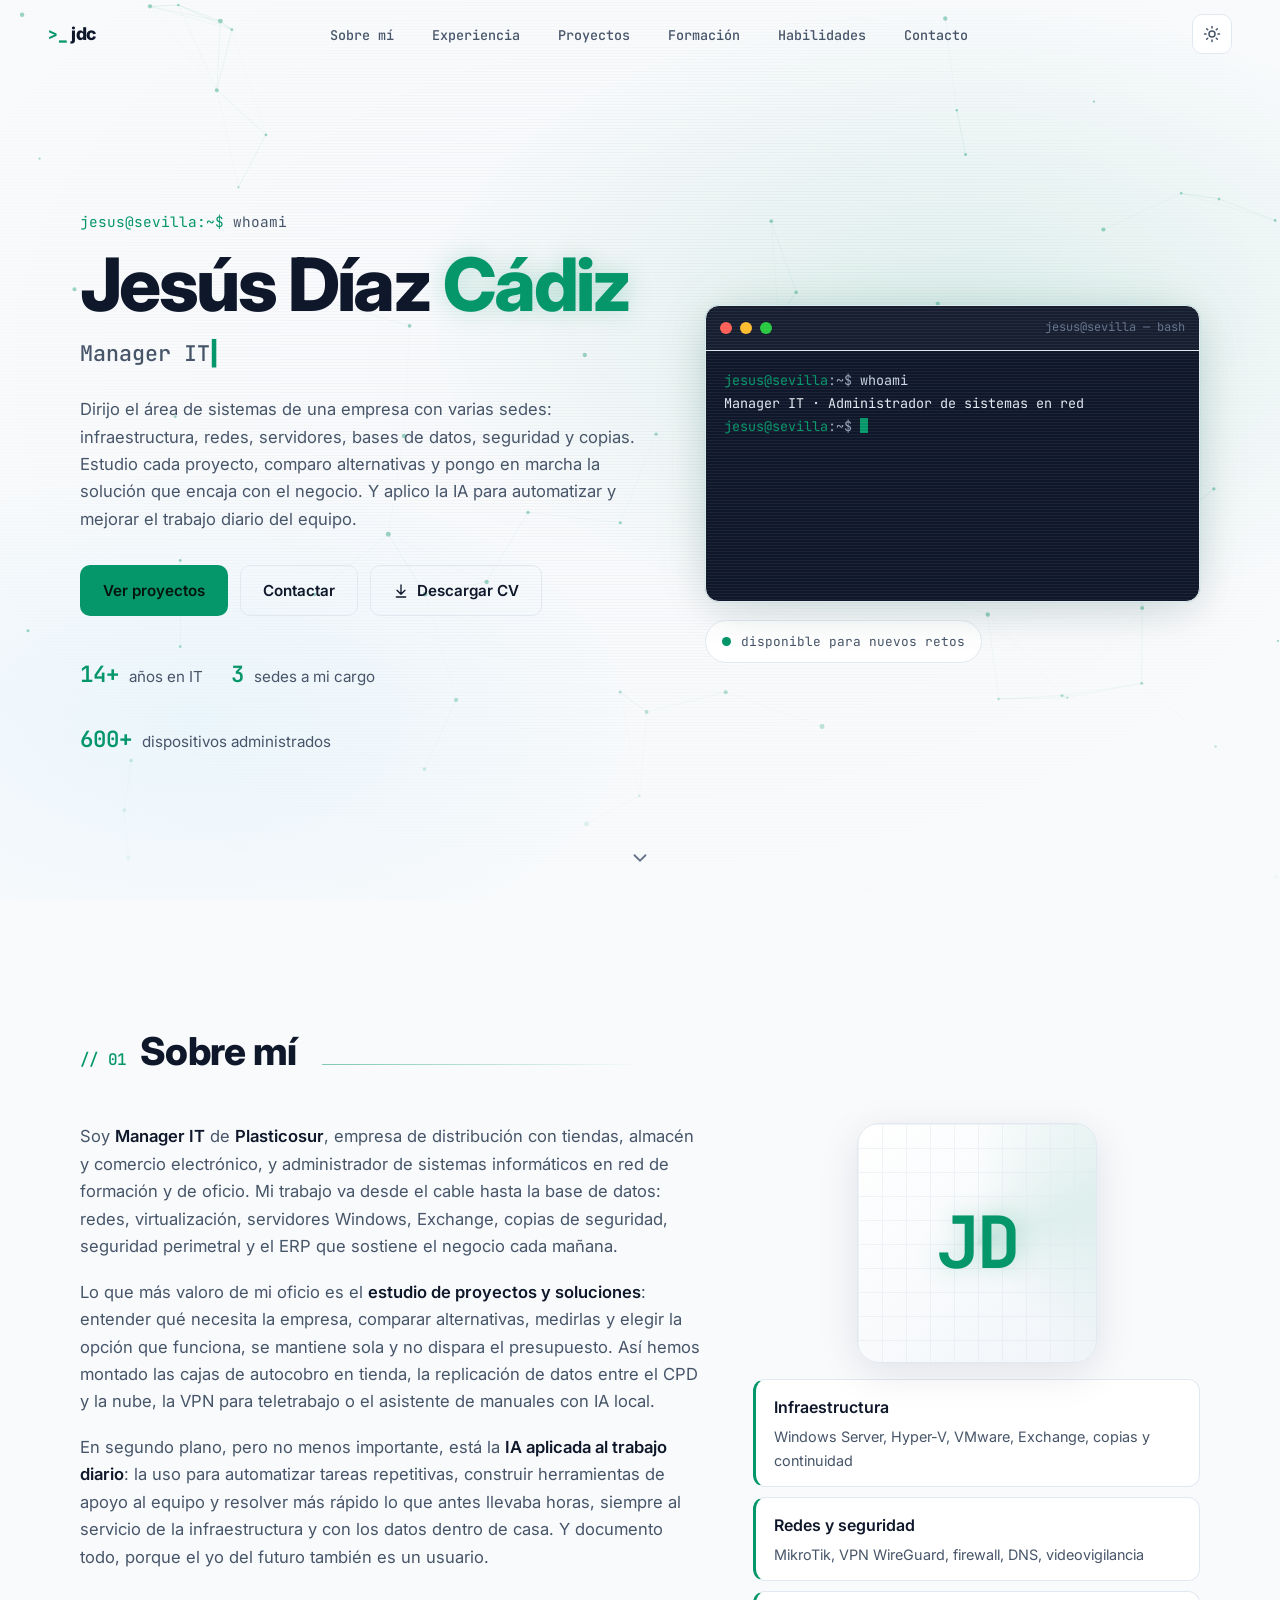
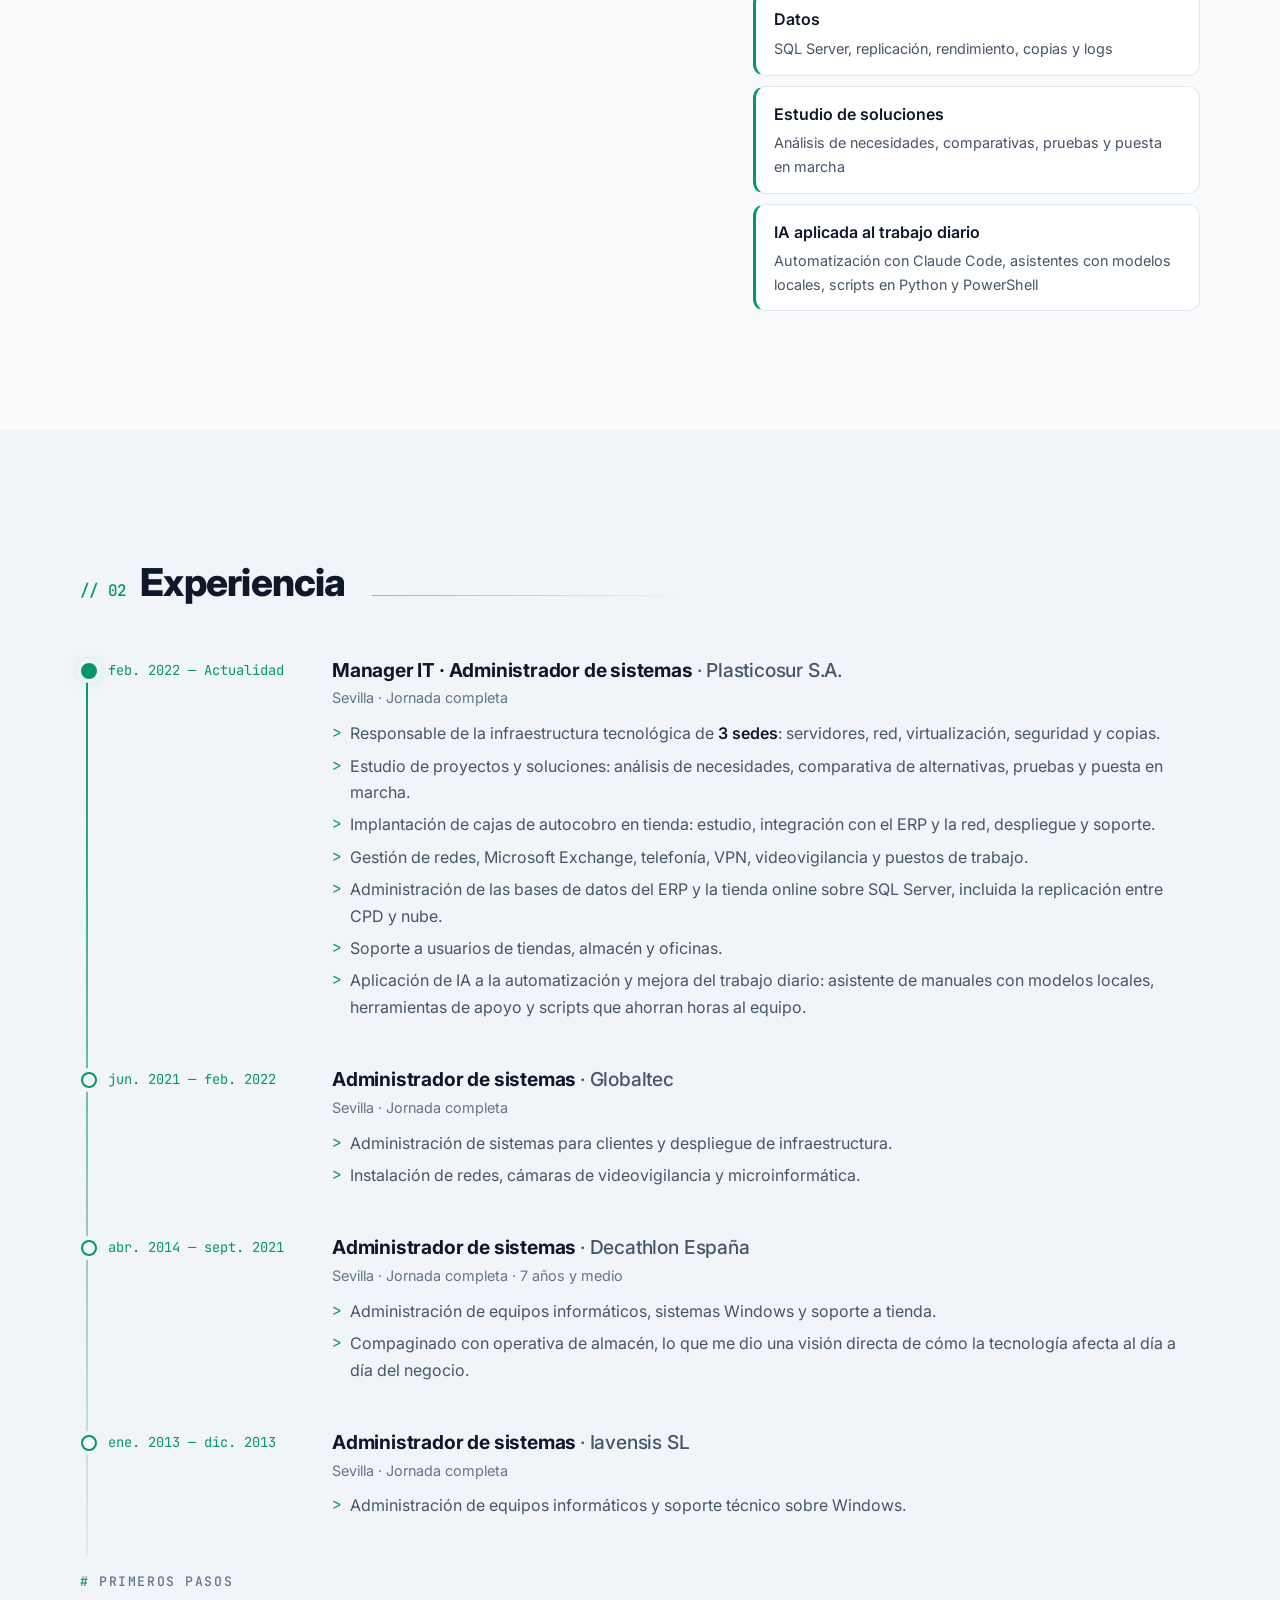
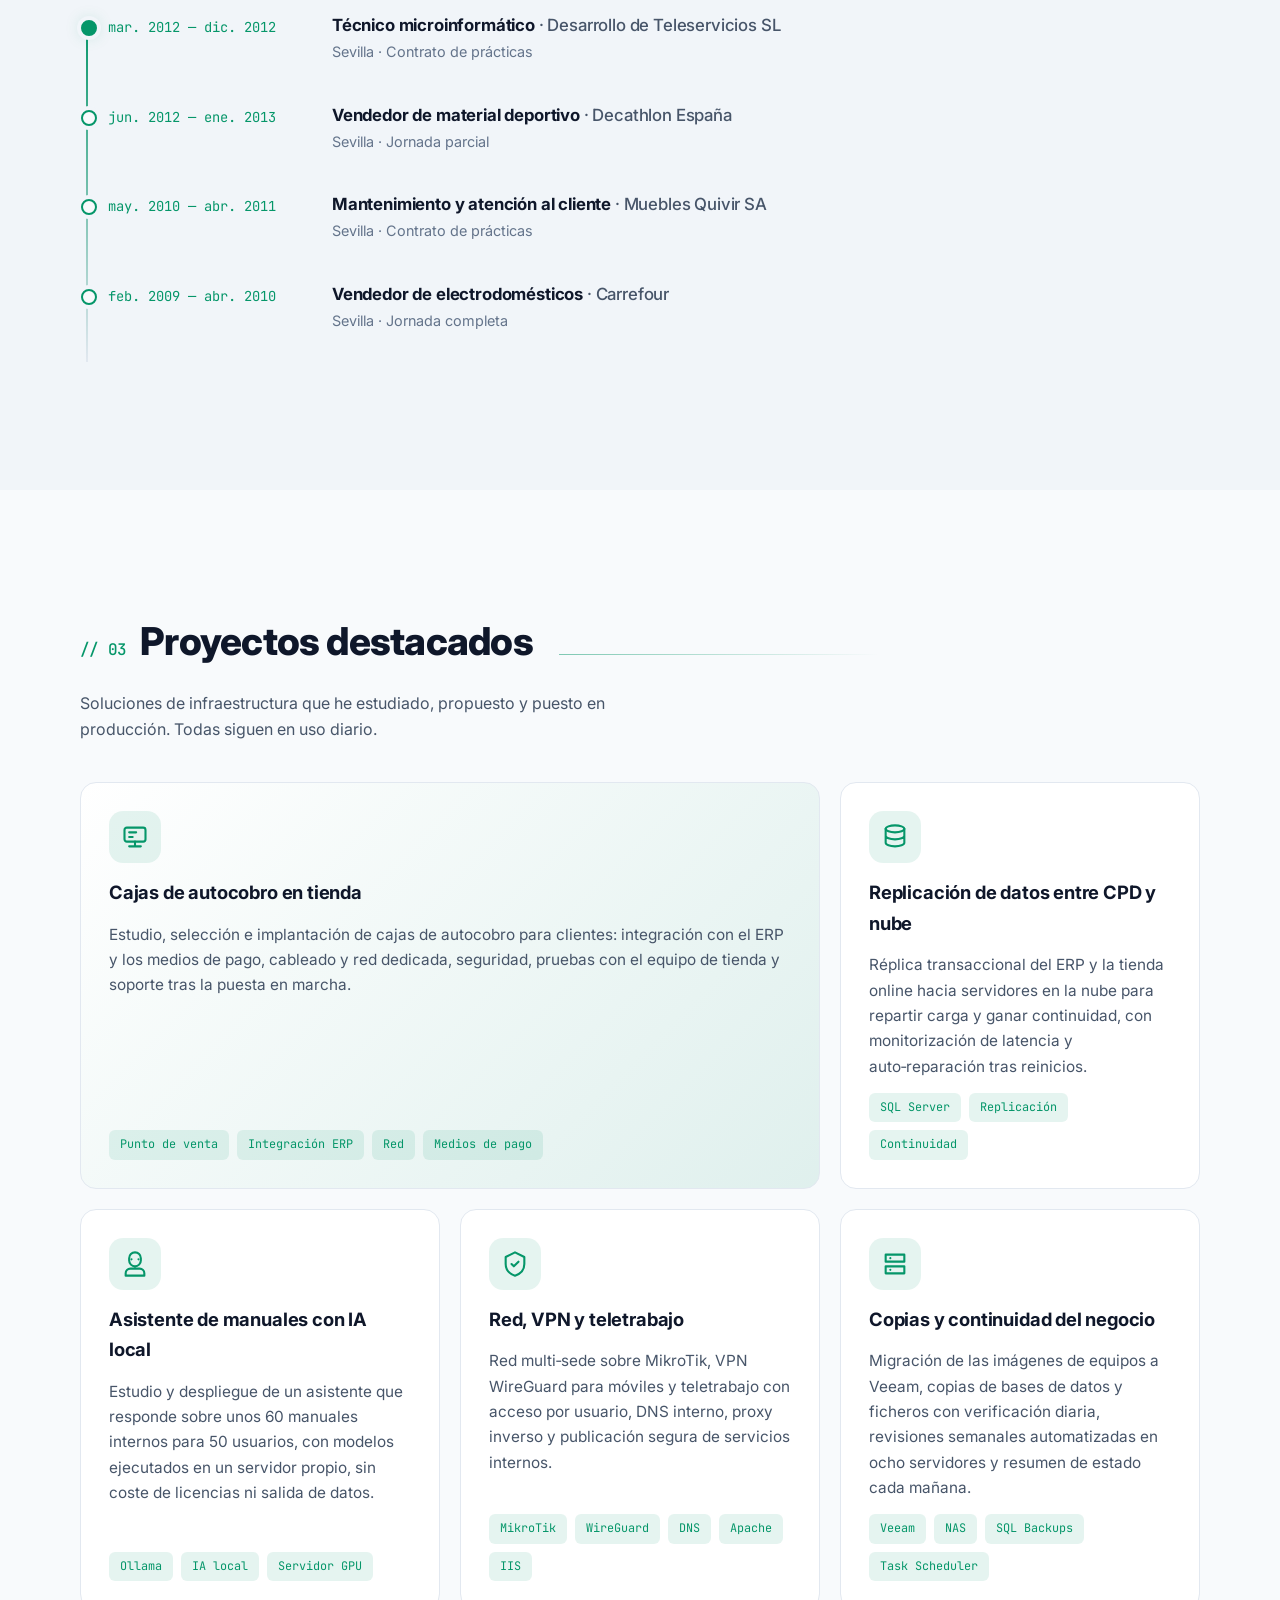
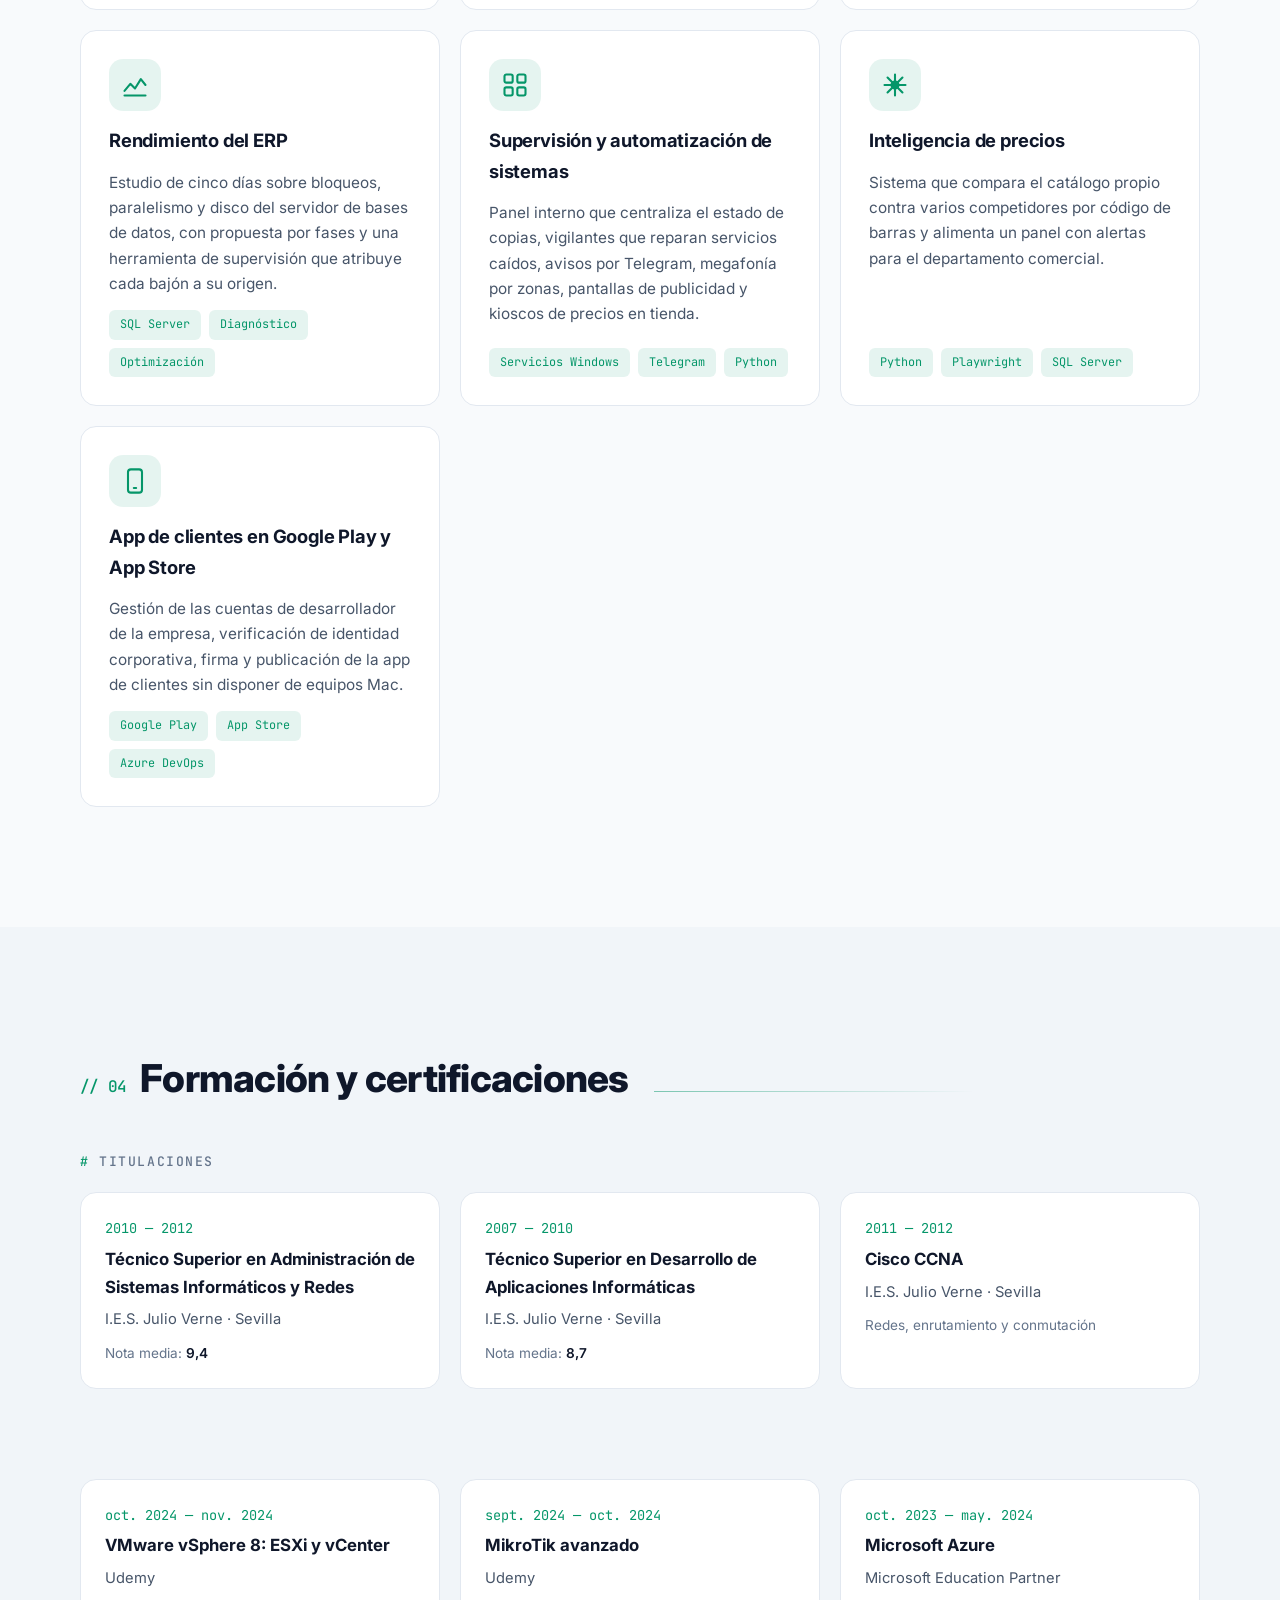
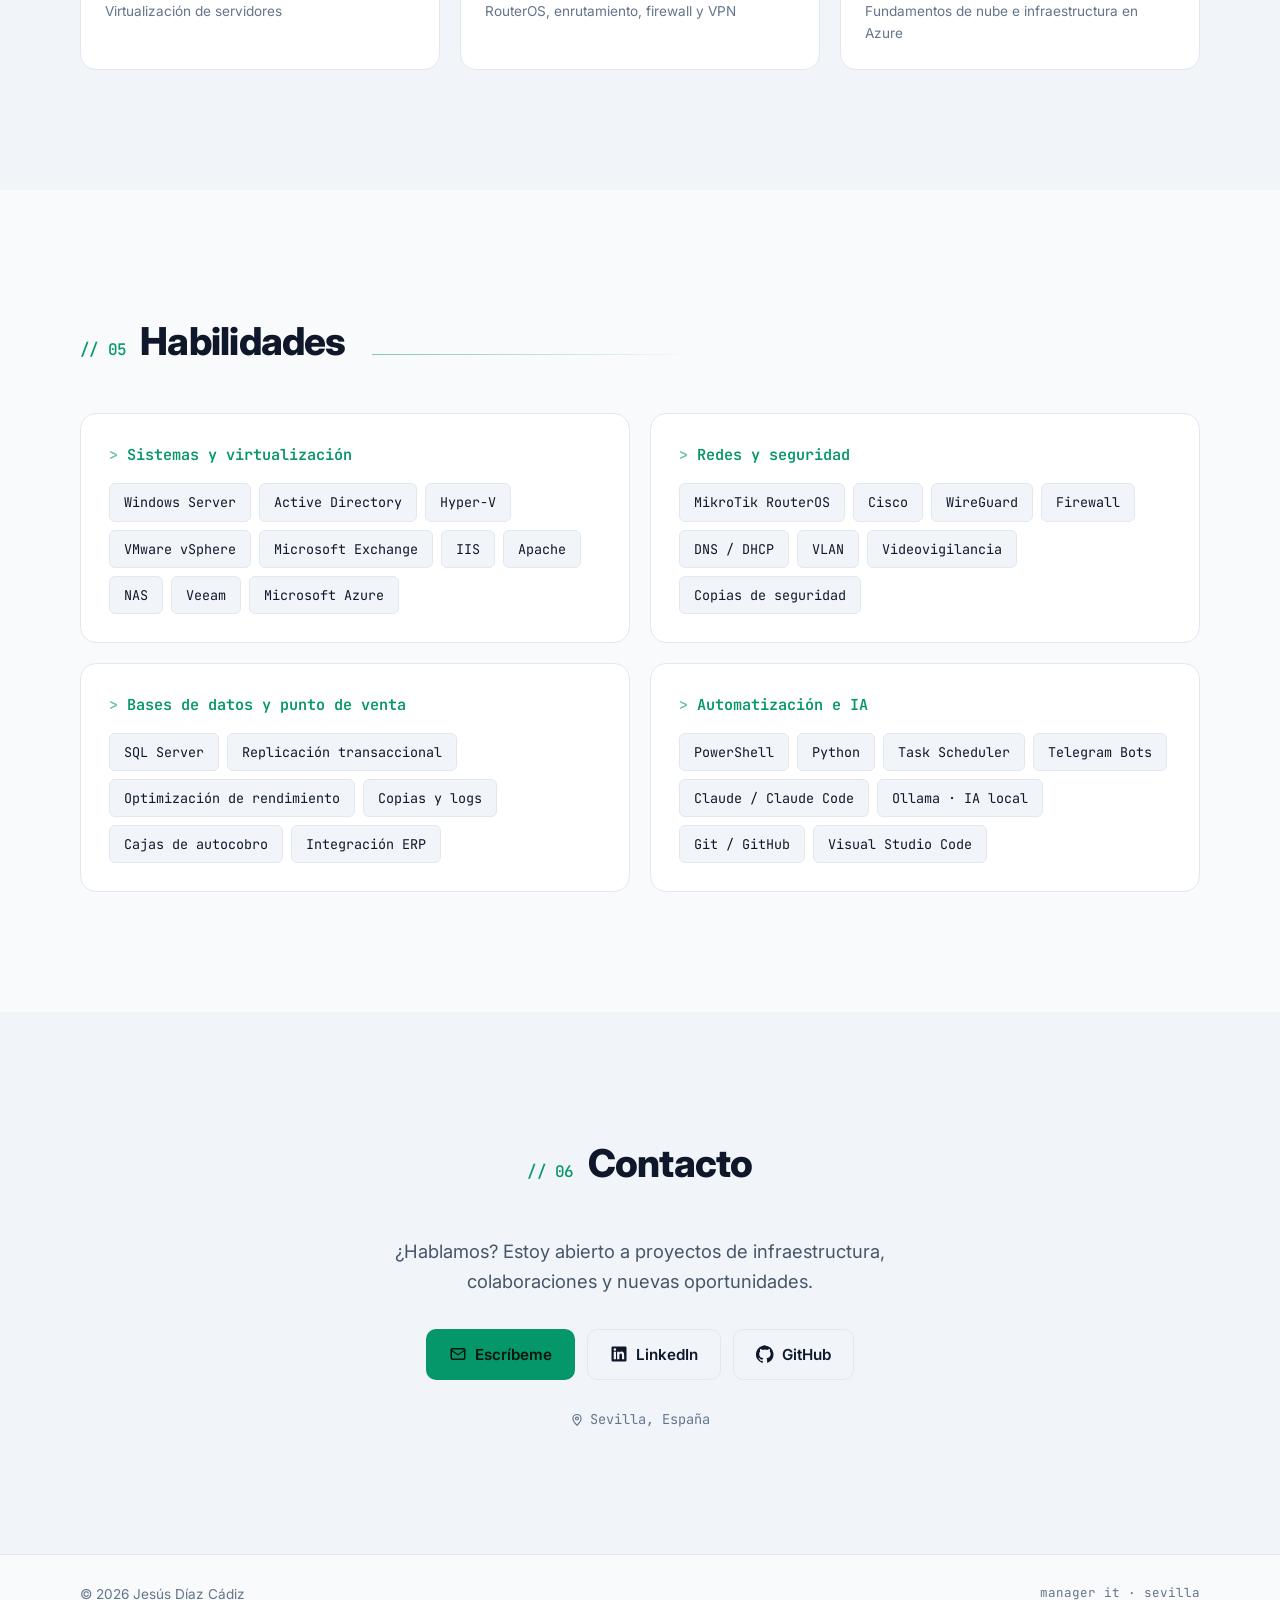
==== index.html @ 4f3e2844 "Portada: 600+ dispositivos administrados en lugar de servidores" ====
<!DOCTYPE html>
<html lang="es">
<head>
<meta charset="UTF-8">
<meta name="viewport" content="width=device-width, initial-scale=1.0">
<title>Jesús Díaz Cádiz · Manager IT</title>
<meta name="description" content="Jesús Díaz Cádiz, Manager IT y administrador de sistemas informáticos en red en Sevilla. Infraestructura, redes, servidores, bases de datos, estudio de soluciones e IA aplicada a la automatización del trabajo diario.">
<meta property="og:title" content="Jesús Díaz Cádiz · Manager IT">
<meta property="og:description" content="Manager IT: infraestructura, redes, servidores, estudio de soluciones e IA aplicada. Portfolio profesional.">
<meta property="og:type" content="website">
<link rel="icon" href="img/favicon.svg" type="image/svg+xml">
<link rel="preconnect" href="https://fonts.googleapis.com">
<link rel="preconnect" href="https://fonts.gstatic.com" crossorigin>
<link href="https://fonts.googleapis.com/css2?family=Inter:wght@400;500;600;700;800&family=JetBrains+Mono:wght@500&display=swap" rel="stylesheet">
<link rel="stylesheet" href="css/estilo.css">
</head>
<body>

<nav class="nav" id="nav">
  <a href="#inicio" class="nav__logo"><span class="mono">&gt;_</span> jdc</a>
  <ul class="nav__links" id="navlinks">
    <li><a href="#sobre-mi">Sobre mí</a></li>
    <li><a href="#experiencia">Experiencia</a></li>
    <li><a href="#proyectos">Proyectos</a></li>
    <li><a href="#formacion">Formación</a></li>
    <li><a href="#habilidades">Habilidades</a></li>
    <li><a href="#contacto">Contacto</a></li>
  </ul>
  <div class="nav__actions">
    <button class="btn-icon" id="tema" aria-label="Cambiar tema" title="Cambiar tema">
      <svg class="icon-sol" width="18" height="18" viewBox="0 0 24 24" fill="none" stroke="currentColor" stroke-width="2" stroke-linecap="round"><circle cx="12" cy="12" r="4"/><path d="M12 2v2M12 20v2M4.9 4.9l1.4 1.4M17.7 17.7l1.4 1.4M2 12h2M20 12h2M4.9 19.1l1.4-1.4M17.7 6.3l1.4-1.4"/></svg>
      <svg class="icon-luna" width="18" height="18" viewBox="0 0 24 24" fill="none" stroke="currentColor" stroke-width="2" stroke-linecap="round"><path d="M21 12.8A9 9 0 1 1 11.2 3a7 7 0 0 0 9.8 9.8z"/></svg>
    </button>
    <button class="btn-icon nav__burger" id="burger" aria-label="Menú">
      <svg width="20" height="20" viewBox="0 0 24 24" fill="none" stroke="currentColor" stroke-width="2" stroke-linecap="round"><path d="M4 7h16M4 12h16M4 17h16"/></svg>
    </button>
  </div>
</nav>

<!-- ===== PORTADA ===== -->
<header class="hero" id="inicio">
  <canvas class="hero__red" id="red" aria-hidden="true"></canvas>
  <div class="hero__fondo" aria-hidden="true"></div>
  <div class="contenedor hero__grid">
    <div class="hero__texto">
      <p class="hero__saludo mono entrada entrada--1"><span class="prompt">jesus@sevilla:~$</span> whoami</p>
      <h1 class="hero__nombre entrada entrada--2">Jesús Díaz <span class="acento">Cádiz</span></h1>
      <p class="hero__rol entrada entrada--3"><span id="maquina">Manager IT</span><span class="cursor" aria-hidden="true"></span></p>
      <p class="hero__lead entrada entrada--4">
        Dirijo el área de sistemas de una empresa con varias sedes: infraestructura, redes, servidores,
        bases de datos, seguridad y copias. Estudio cada proyecto, comparo alternativas y pongo en marcha
        la solución que encaja con el negocio. Y aplico la IA para automatizar y mejorar el trabajo diario
        del equipo.
      </p>
      <div class="hero__cta entrada entrada--5">
        <a href="#proyectos" class="btn btn--primario">Ver proyectos</a>
        <a href="#contacto" class="btn btn--fantasma">Contactar</a>
        <button class="btn btn--fantasma" id="imprimir">
          <svg width="16" height="16" viewBox="0 0 24 24" fill="none" stroke="currentColor" stroke-width="2" stroke-linecap="round" stroke-linejoin="round"><path d="M12 3v12M6 11l6 6 6-6M5 21h14"/></svg>
          Descargar CV
        </button>
      </div>
      <ul class="hero__datos entrada entrada--6">
        <li><span class="mono acento">14+</span> años en IT</li>
        <li><span class="mono acento">3</span> sedes a mi cargo</li>
        <li><span class="mono acento">600+</span> dispositivos administrados</li>
      </ul>
    </div>
    <div class="hero__lateral entrada entrada--der">
      <div class="terminal">
        <div class="terminal__barra">
          <span class="terminal__punto terminal__punto--r"></span>
          <span class="terminal__punto terminal__punto--a"></span>
          <span class="terminal__punto terminal__punto--v"></span>
          <em class="mono">jesus@sevilla — bash</em>
        </div>
        <pre class="terminal__cuerpo mono" id="terminal" aria-label="Terminal decorativa"></pre>
      </div>
      <div class="hero__tarjeta mono">
        <span class="punto"></span> disponible para nuevos retos
      </div>
    </div>
  </div>
  <a href="#sobre-mi" class="hero__scroll" aria-label="Bajar">
    <svg width="22" height="22" viewBox="0 0 24 24" fill="none" stroke="currentColor" stroke-width="2" stroke-linecap="round"><path d="M6 9l6 6 6-6"/></svg>
  </a>
</header>

<main>

<!-- ===== SOBRE MÍ ===== -->
<section class="seccion" id="sobre-mi">
  <div class="contenedor">
    <h2 class="seccion__titulo reveal"><span class="mono acento">// 01</span> Sobre mí</h2>
    <div class="sobre reveal">
      <div class="sobre__texto">
        <p>
          Soy <strong>Manager IT</strong> de <strong>Plasticosur</strong>, empresa de distribución con
          tiendas, almacén y comercio electrónico, y administrador de sistemas informáticos en red de
          formación y de oficio. Mi trabajo va desde el cable hasta la base de datos: redes, virtualización,
          servidores Windows, Exchange, copias de seguridad, seguridad perimetral y el ERP que sostiene
          el negocio cada mañana.
        </p>
        <p>
          Lo que más valoro de mi oficio es el <strong>estudio de proyectos y soluciones</strong>:
          entender qué necesita la empresa, comparar alternativas, medirlas y elegir la opción que
          funciona, se mantiene sola y no dispara el presupuesto. Así hemos montado las cajas de
          autocobro en tienda, la replicación de datos entre el CPD y la nube, la VPN para teletrabajo
          o el asistente de manuales con IA local.
        </p>
        <p>
          En segundo plano, pero no menos importante, está la <strong>IA aplicada al trabajo diario</strong>:
          la uso para automatizar tareas repetitivas, construir herramientas de apoyo al equipo y resolver
          más rápido lo que antes llevaba horas, siempre al servicio de la infraestructura y con los datos
          dentro de casa. Y documento todo, porque el yo del futuro también es un usuario.
        </p>
      </div>
      <div class="sobre__lateral">
      <div class="avatar" id="avatar">
        <!-- Sustituir por <img src="img/foto.jpg" alt="Jesús Díaz Cádiz"> cuando haya foto -->
        <span class="avatar__iniciales">JD</span>
      </div>
      <ul class="sobre__claves">
        <li><strong>Infraestructura</strong><span>Windows Server, Hyper-V, VMware, Exchange, copias y continuidad</span></li>
        <li><strong>Redes y seguridad</strong><span>MikroTik, VPN WireGuard, firewall, DNS, videovigilancia</span></li>
        <li><strong>Datos</strong><span>SQL Server, replicación, rendimiento, copias y logs</span></li>
        <li><strong>Estudio de soluciones</strong><span>Análisis de necesidades, comparativas, pruebas y puesta en marcha</span></li>
        <li><strong>IA aplicada al trabajo diario</strong><span>Automatización con Claude Code, asistentes con modelos locales, scripts en Python y PowerShell</span></li>
      </ul>
      </div>
    </div>
  </div>
</section>

<!-- ===== EXPERIENCIA ===== -->
<section class="seccion seccion--alt" id="experiencia">
  <div class="contenedor">
    <h2 class="seccion__titulo reveal"><span class="mono acento">// 02</span> Experiencia</h2>
    <ol class="timeline">

      <li class="timeline__item reveal">
        <div class="timeline__fecha mono">feb. 2022 — Actualidad</div>
        <div class="timeline__cuerpo">
          <h3>Manager IT · Administrador de sistemas <span class="timeline__empresa">· Plasticosur S.A.</span></h3>
          <p class="timeline__lugar">Sevilla · Jornada completa</p>
          <ul>
            <li>Responsable de la infraestructura tecnológica de <strong>3 sedes</strong>: servidores, red, virtualización, seguridad y copias.</li>
            <li>Estudio de proyectos y soluciones: análisis de necesidades, comparativa de alternativas, pruebas y puesta en marcha.</li>
            <li>Implantación de cajas de autocobro en tienda: estudio, integración con el ERP y la red, despliegue y soporte.</li>
            <li>Gestión de redes, Microsoft Exchange, telefonía, VPN, videovigilancia y puestos de trabajo.</li>
            <li>Administración de las bases de datos del ERP y la tienda online sobre SQL Server, incluida la replicación entre CPD y nube.</li>
            <li>Soporte a usuarios de tiendas, almacén y oficinas.</li>
            <li>Aplicación de IA a la automatización y mejora del trabajo diario: asistente de manuales con modelos locales, herramientas de apoyo y scripts que ahorran horas al equipo.</li>
          </ul>
        </div>
      </li>

      <li class="timeline__item reveal">
        <div class="timeline__fecha mono">jun. 2021 — feb. 2022</div>
        <div class="timeline__cuerpo">
          <h3>Administrador de sistemas <span class="timeline__empresa">· Globaltec</span></h3>
          <p class="timeline__lugar">Sevilla · Jornada completa</p>
          <ul>
            <li>Administración de sistemas para clientes y despliegue de infraestructura.</li>
            <li>Instalación de redes, cámaras de videovigilancia y microinformática.</li>
          </ul>
        </div>
      </li>

      <li class="timeline__item reveal">
        <div class="timeline__fecha mono">abr. 2014 — sept. 2021</div>
        <div class="timeline__cuerpo">
          <h3>Administrador de sistemas <span class="timeline__empresa">· Decathlon España</span></h3>
          <p class="timeline__lugar">Sevilla · Jornada completa · 7 años y medio</p>
          <ul>
            <li>Administración de equipos informáticos, sistemas Windows y soporte a tienda.</li>
            <li>Compaginado con operativa de almacén, lo que me dio una visión directa de cómo la tecnología afecta al día a día del negocio.</li>
          </ul>
        </div>
      </li>

      <li class="timeline__item reveal">
        <div class="timeline__fecha mono">ene. 2013 — dic. 2013</div>
        <div class="timeline__cuerpo">
          <h3>Administrador de sistemas <span class="timeline__empresa">· Iavensis SL</span></h3>
          <p class="timeline__lugar">Sevilla · Jornada completa</p>
          <ul>
            <li>Administración de equipos informáticos y soporte técnico sobre Windows.</li>
          </ul>
        </div>
      </li>

    </ol>

    <h3 class="subtitulo reveal">Primeros pasos</h3>
    <ol class="timeline timeline--compacta">
      <li class="timeline__item reveal">
        <div class="timeline__fecha mono">mar. 2012 — dic. 2012</div>
        <div class="timeline__cuerpo">
          <h3>Técnico microinformático <span class="timeline__empresa">· Desarrollo de Teleservicios SL</span></h3>
          <p class="timeline__lugar">Sevilla · Contrato de prácticas</p>
        </div>
      </li>
      <li class="timeline__item reveal">
        <div class="timeline__fecha mono">jun. 2012 — ene. 2013</div>
        <div class="timeline__cuerpo">
          <h3>Vendedor de material deportivo <span class="timeline__empresa">· Decathlon España</span></h3>
          <p class="timeline__lugar">Sevilla · Jornada parcial</p>
        </div>
      </li>
      <li class="timeline__item reveal">
        <div class="timeline__fecha mono">may. 2010 — abr. 2011</div>
        <div class="timeline__cuerpo">
          <h3>Mantenimiento y atención al cliente <span class="timeline__empresa">· Muebles Quivir SA</span></h3>
          <p class="timeline__lugar">Sevilla · Contrato de prácticas</p>
        </div>
      </li>
      <li class="timeline__item reveal">
        <div class="timeline__fecha mono">feb. 2009 — abr. 2010</div>
        <div class="timeline__cuerpo">
          <h3>Vendedor de electrodomésticos <span class="timeline__empresa">· Carrefour</span></h3>
          <p class="timeline__lugar">Sevilla · Jornada completa</p>
        </div>
      </li>
    </ol>
  </div>
</section>

<!-- ===== PROYECTOS ===== -->
<section class="seccion" id="proyectos">
  <div class="contenedor">
    <h2 class="seccion__titulo reveal"><span class="mono acento">// 03</span> Proyectos destacados</h2>
    <p class="seccion__intro reveal">Soluciones de infraestructura que he estudiado, propuesto y puesto en producción. Todas siguen en uso diario.</p>

    <div class="proyectos">

      <article class="proyecto reveal proyecto--destacado">
        <div class="proyecto__icono">
          <svg width="28" height="28" viewBox="0 0 24 24" fill="none" stroke="currentColor" stroke-width="1.8" stroke-linecap="round" stroke-linejoin="round"><rect x="3" y="4" width="18" height="12" rx="2"/><path d="M7 20h10M12 16v4M7 8h6M7 12h3"/></svg>
        </div>
        <h3>Cajas de autocobro en tienda</h3>
        <p>Estudio, selección e implantación de cajas de autocobro para clientes: integración con el ERP y los medios de pago, cableado y red dedicada, seguridad, pruebas con el equipo de tienda y soporte tras la puesta en marcha.</p>
        <ul class="tags"><li>Punto de venta</li><li>Integración ERP</li><li>Red</li><li>Medios de pago</li></ul>
      </article>

      <article class="proyecto reveal">
        <div class="proyecto__icono">
          <svg width="28" height="28" viewBox="0 0 24 24" fill="none" stroke="currentColor" stroke-width="1.8" stroke-linecap="round" stroke-linejoin="round"><ellipse cx="12" cy="5" rx="8" ry="3"/><path d="M4 5v6c0 1.7 3.6 3 8 3s8-1.3 8-3V5M4 11v6c0 1.7 3.6 3 8 3s8-1.3 8-3v-6"/></svg>
        </div>
        <h3>Replicación de datos entre CPD y nube</h3>
        <p>Réplica transaccional del ERP y la tienda online hacia servidores en la nube para repartir carga y ganar continuidad, con monitorización de latencia y auto‑reparación tras reinicios.</p>
        <ul class="tags"><li>SQL Server</li><li>Replicación</li><li>Continuidad</li></ul>
      </article>

      <article class="proyecto reveal">
        <div class="proyecto__icono">
          <svg width="28" height="28" viewBox="0 0 24 24" fill="none" stroke="currentColor" stroke-width="1.8" stroke-linecap="round" stroke-linejoin="round"><path d="M12 2a5 5 0 0 1 5 5v2a5 5 0 0 1-10 0V7a5 5 0 0 1 5-5zM8 16h8a4 4 0 0 1 4 4v2H4v-2a4 4 0 0 1 4-4z"/><path d="M9 8h.01M15 8h.01"/></svg>
        </div>
        <h3>Asistente de manuales con IA local</h3>
        <p>Estudio y despliegue de un asistente que responde sobre unos 60 manuales internos para 50 usuarios, con modelos ejecutados en un servidor propio, sin coste de licencias ni salida de datos.</p>
        <ul class="tags"><li>Ollama</li><li>IA local</li><li>Servidor GPU</li></ul>
      </article>

      <article class="proyecto reveal">
        <div class="proyecto__icono">
          <svg width="28" height="28" viewBox="0 0 24 24" fill="none" stroke="currentColor" stroke-width="1.8" stroke-linecap="round" stroke-linejoin="round"><path d="M12 2l8 4v6c0 5-3.5 8.5-8 10-4.5-1.5-8-5-8-10V6z"/><path d="M9 12l2 2 4-4"/></svg>
        </div>
        <h3>Red, VPN y teletrabajo</h3>
        <p>Red multi‑sede sobre MikroTik, VPN WireGuard para móviles y teletrabajo con acceso por usuario, DNS interno, proxy inverso y publicación segura de servicios internos.</p>
        <ul class="tags"><li>MikroTik</li><li>WireGuard</li><li>DNS</li><li>Apache</li><li>IIS</li></ul>
      </article>

      <article class="proyecto reveal">
        <div class="proyecto__icono">
          <svg width="28" height="28" viewBox="0 0 24 24" fill="none" stroke="currentColor" stroke-width="1.8" stroke-linecap="round" stroke-linejoin="round"><path d="M4 4h16v6H4zM4 14h16v6H4z"/><path d="M8 7h.01M8 17h.01"/></svg>
        </div>
        <h3>Copias y continuidad del negocio</h3>
        <p>Migración de las imágenes de equipos a Veeam, copias de bases de datos y ficheros con verificación diaria, revisiones semanales automatizadas en ocho servidores y resumen de estado cada mañana.</p>
        <ul class="tags"><li>Veeam</li><li>NAS</li><li>SQL Backups</li><li>Task Scheduler</li></ul>
      </article>

      <article class="proyecto reveal">
        <div class="proyecto__icono">
          <svg width="28" height="28" viewBox="0 0 24 24" fill="none" stroke="currentColor" stroke-width="1.8" stroke-linecap="round" stroke-linejoin="round"><path d="M3 17l5-6 4 4 5-8 4 5"/><path d="M3 21h18"/></svg>
        </div>
        <h3>Rendimiento del ERP</h3>
        <p>Estudio de cinco días sobre bloqueos, paralelismo y disco del servidor de bases de datos, con propuesta por fases y una herramienta de supervisión que atribuye cada bajón a su origen.</p>
        <ul class="tags"><li>SQL Server</li><li>Diagnóstico</li><li>Optimización</li></ul>
      </article>

      <article class="proyecto reveal">
        <div class="proyecto__icono">
          <svg width="28" height="28" viewBox="0 0 24 24" fill="none" stroke="currentColor" stroke-width="1.8" stroke-linecap="round" stroke-linejoin="round"><rect x="3" y="3" width="7" height="7" rx="1.5"/><rect x="14" y="3" width="7" height="7" rx="1.5"/><rect x="3" y="14" width="7" height="7" rx="1.5"/><rect x="14" y="14" width="7" height="7" rx="1.5"/></svg>
        </div>
        <h3>Supervisión y automatización de sistemas</h3>
        <p>Panel interno que centraliza el estado de copias, vigilantes que reparan servicios caídos, avisos por Telegram, megafonía por zonas, pantallas de publicidad y kioscos de precios en tienda.</p>
        <ul class="tags"><li>Servicios Windows</li><li>Telegram</li><li>Python</li></ul>
      </article>

      <article class="proyecto reveal">
        <div class="proyecto__icono">
          <svg width="28" height="28" viewBox="0 0 24 24" fill="none" stroke="currentColor" stroke-width="1.8" stroke-linecap="round" stroke-linejoin="round"><path d="M3 12h18M12 3v18M5.6 5.6l12.8 12.8M18.4 5.6L5.6 18.4"/><circle cx="12" cy="12" r="3"/></svg>
        </div>
        <h3>Inteligencia de precios</h3>
        <p>Sistema que compara el catálogo propio contra varios competidores por código de barras y alimenta un panel con alertas para el departamento comercial.</p>
        <ul class="tags"><li>Python</li><li>Playwright</li><li>SQL Server</li></ul>
      </article>

      <article class="proyecto reveal">
        <div class="proyecto__icono">
          <svg width="28" height="28" viewBox="0 0 24 24" fill="none" stroke="currentColor" stroke-width="1.8" stroke-linecap="round" stroke-linejoin="round"><rect x="6" y="2" width="12" height="20" rx="2.5"/><path d="M11 18h2"/></svg>
        </div>
        <h3>App de clientes en Google Play y App Store</h3>
        <p>Gestión de las cuentas de desarrollador de la empresa, verificación de identidad corporativa, firma y publicación de la app de clientes sin disponer de equipos Mac.</p>
        <ul class="tags"><li>Google Play</li><li>App Store</li><li>Azure DevOps</li></ul>
      </article>

    </div>
  </div>
</section>

<!-- ===== FORMACIÓN ===== -->
<section class="seccion seccion--alt" id="formacion">
  <div class="contenedor">
    <h2 class="seccion__titulo reveal"><span class="mono acento">// 04</span> Formación y certificaciones</h2>
    <h3 class="subtitulo reveal">Titulaciones</h3>
    <div class="formacion">
      <article class="formacion__item reveal">
        <span class="mono formacion__fecha">2010 — 2012</span>
        <h3>Técnico Superior en Administración de Sistemas Informáticos y Redes</h3>
        <p>I.E.S. Julio Verne · Sevilla</p>
        <p class="formacion__nota">Nota media: <strong>9,4</strong></p>
      </article>
      <article class="formacion__item reveal">
        <span class="mono formacion__fecha">2007 — 2010</span>
        <h3>Técnico Superior en Desarrollo de Aplicaciones Informáticas</h3>
        <p>I.E.S. Julio Verne · Sevilla</p>
        <p class="formacion__nota">Nota media: <strong>8,7</strong></p>
      </article>
      <article class="formacion__item reveal">
        <span class="mono formacion__fecha">2011 — 2012</span>
        <h3>Cisco CCNA</h3>
        <p>I.E.S. Julio Verne · Sevilla</p>
        <p class="formacion__nota">Redes, enrutamiento y conmutación</p>
      </article>
    </div>

    <h3 class="subtitulo reveal">Cursos y certificaciones</h3>
    <div class="formacion">
      <article class="formacion__item reveal">
        <span class="mono formacion__fecha">oct. 2024 — nov. 2024</span>
        <h3>VMware vSphere 8: ESXi y vCenter</h3>
        <p>Udemy</p>
        <p class="formacion__nota">Virtualización de servidores</p>
      </article>
      <article class="formacion__item reveal">
        <span class="mono formacion__fecha">sept. 2024 — oct. 2024</span>
        <h3>MikroTik avanzado</h3>
        <p>Udemy</p>
        <p class="formacion__nota">RouterOS, enrutamiento, firewall y VPN</p>
      </article>
      <article class="formacion__item reveal">
        <span class="mono formacion__fecha">oct. 2023 — may. 2024</span>
        <h3>Microsoft Azure</h3>
        <p>Microsoft Education Partner</p>
        <p class="formacion__nota">Fundamentos de nube e infraestructura en Azure</p>
      </article>
    </div>
  </div>
</section>

<!-- ===== HABILIDADES ===== -->
<section class="seccion" id="habilidades">
  <div class="contenedor">
    <h2 class="seccion__titulo reveal"><span class="mono acento">// 05</span> Habilidades</h2>
    <div class="habilidades">
      <div class="habilidad reveal">
        <h3>Sistemas y virtualización</h3>
        <ul class="tags tags--grande"><li>Windows Server</li><li>Active Directory</li><li>Hyper‑V</li><li>VMware vSphere</li><li>Microsoft Exchange</li><li>IIS</li><li>Apache</li><li>NAS</li><li>Veeam</li><li>Microsoft Azure</li></ul>
      </div>
      <div class="habilidad reveal">
        <h3>Redes y seguridad</h3>
        <ul class="tags tags--grande"><li>MikroTik RouterOS</li><li>Cisco</li><li>WireGuard</li><li>Firewall</li><li>DNS / DHCP</li><li>VLAN</li><li>Videovigilancia</li><li>Copias de seguridad</li></ul>
      </div>
      <div class="habilidad reveal">
        <h3>Bases de datos y punto de venta</h3>
        <ul class="tags tags--grande"><li>SQL Server</li><li>Replicación transaccional</li><li>Optimización de rendimiento</li><li>Copias y logs</li><li>Cajas de autocobro</li><li>Integración ERP</li></ul>
      </div>
      <div class="habilidad reveal">
        <h3>Automatización e IA</h3>
        <ul class="tags tags--grande"><li>PowerShell</li><li>Python</li><li>Task Scheduler</li><li>Telegram Bots</li><li>Claude / Claude Code</li><li>Ollama · IA local</li><li>Git / GitHub</li><li>Visual Studio Code</li></ul>
      </div>
    </div>
  </div>
</section>

<!-- ===== CONTACTO ===== -->
<section class="seccion seccion--alt" id="contacto">
  <div class="contenedor contacto reveal">
    <h2 class="seccion__titulo"><span class="mono acento">// 06</span> Contacto</h2>
    <p class="contacto__lead">¿Hablamos? Estoy abierto a proyectos de infraestructura, colaboraciones y nuevas oportunidades.</p>
    <div class="contacto__enlaces">
      <a class="btn btn--primario" href="mailto:jesusdiazcadiz@gmail.com">
        <svg width="18" height="18" viewBox="0 0 24 24" fill="none" stroke="currentColor" stroke-width="2" stroke-linecap="round" stroke-linejoin="round"><rect x="3" y="5" width="18" height="14" rx="2"/><path d="M3 7l9 6 9-6"/></svg>
        Escríbeme
      </a>
      <a class="btn btn--fantasma" href="https://www.linkedin.com/in/jes%C3%BAs-d%C3%ADaz-c%C3%A1diz-3b68631b3" target="_blank" rel="noopener">
        <svg width="18" height="18" viewBox="0 0 24 24" fill="currentColor"><path d="M20.4 2H3.6A1.6 1.6 0 0 0 2 3.6v16.8A1.6 1.6 0 0 0 3.6 22h16.8a1.6 1.6 0 0 0 1.6-1.6V3.6A1.6 1.6 0 0 0 20.4 2zM8 19H5V9h3zM6.5 7.7A1.7 1.7 0 1 1 6.5 4.3a1.7 1.7 0 0 1 0 3.4zM19 19h-3v-4.9c0-1.2 0-2.7-1.6-2.7s-1.9 1.3-1.9 2.6V19h-3V9h2.9v1.4a3.1 3.1 0 0 1 2.8-1.6c3 0 3.6 2 3.6 4.6z"/></svg>
        LinkedIn
      </a>
      <a class="btn btn--fantasma" href="https://github.com/jesusdiazcadiz" target="_blank" rel="noopener">
        <svg width="18" height="18" viewBox="0 0 24 24" fill="currentColor"><path d="M12 .5A12 12 0 0 0 8.2 23.9c.6.1.8-.3.8-.6v-2.2c-3.3.7-4-1.6-4-1.6-.6-1.4-1.4-1.8-1.4-1.8-1.1-.7.1-.7.1-.7 1.2.1 1.8 1.2 1.8 1.2 1.1 1.8 2.8 1.3 3.5 1 .1-.8.4-1.3.8-1.6-2.7-.3-5.5-1.3-5.5-5.9 0-1.3.5-2.4 1.2-3.2-.1-.3-.5-1.5.1-3.2 0 0 1-.3 3.3 1.2a11.5 11.5 0 0 1 6 0c2.3-1.5 3.3-1.2 3.3-1.2.7 1.7.3 2.9.1 3.2.8.8 1.2 1.9 1.2 3.2 0 4.6-2.8 5.6-5.5 5.9.4.4.8 1.1.8 2.2v3.3c0 .3.2.7.8.6A12 12 0 0 0 12 .5z"/></svg>
        GitHub
      </a>
    </div>
    <p class="contacto__ubicacion mono">
      <svg width="14" height="14" viewBox="0 0 24 24" fill="none" stroke="currentColor" stroke-width="2" stroke-linecap="round" stroke-linejoin="round"><path d="M12 21s7-6.5 7-11.5a7 7 0 0 0-14 0C5 14.5 12 21 12 21z"/><circle cx="12" cy="9.5" r="2.5"/></svg>
      Sevilla, España
    </p>
  </div>
</section>

</main>

<footer class="pie">
  <div class="contenedor">
    <span>© <span id="anio"></span> Jesús Díaz Cádiz</span>
    <span class="mono">manager it · sevilla</span>
  </div>
</footer>

<script src="js/app.js"></script>
</body>
</html>
---- css/estilo.css ----
/* =========================================================
   Jesús Díaz Cádiz · CV web
   Paleta: fondo azul noche, acento verde terminal. Alternable.
   ========================================================= */

:root {
  --fondo: #0a0f1c;
  --fondo-2: #0e1526;
  --tarjeta: #111a2e;
  --borde: #1e2a42;
  --texto: #e2e8f0;
  --texto-2: #94a3b8;
  --texto-3: #64748b;
  --acento: #34d399;
  --acento-2: #10b981;
  --acento-suave: rgba(52, 211, 153, 0.12);
  --acento-brillo: rgba(52, 211, 153, 0.45);
  --terminal-fondo: #070b14;
  --sombra: 0 10px 40px rgba(0, 0, 0, 0.5);
  --radio: 16px;
  --nav-h: 68px;
  --fuente: 'Inter', system-ui, -apple-system, 'Segoe UI', sans-serif;
  --mono: 'JetBrains Mono', 'Cascadia Code', Consolas, monospace;
}

:root[data-tema="claro"] {
  --fondo: #f8fafc;
  --fondo-2: #f1f5f9;
  --tarjeta: #ffffff;
  --borde: #e2e8f0;
  --texto: #0f172a;
  --texto-2: #475569;
  --texto-3: #64748b;
  --acento: #059669;
  --acento-2: #047857;
  --acento-suave: rgba(5, 150, 105, 0.10);
  --acento-brillo: rgba(5, 150, 105, 0.25);
  --terminal-fondo: #0f172a;
  --sombra: 0 10px 40px rgba(15, 23, 42, 0.10);
}

* { box-sizing: border-box; margin: 0; padding: 0; }
html { scroll-behavior: smooth; scroll-padding-top: var(--nav-h); }
body {
  font-family: var(--fuente);
  background: var(--fondo);
  color: var(--texto);
  line-height: 1.65;
  -webkit-font-smoothing: antialiased;
  transition: background .3s, color .3s;
  overflow-x: hidden;
}
a { color: inherit; text-decoration: none; }
ul, ol { list-style: none; }
img { max-width: 100%; display: block; }
strong { color: var(--texto); font-weight: 600; }
::selection { background: var(--acento); color: #04150d; }

.mono { font-family: var(--mono); font-size: .92em; }
.acento { color: var(--acento); }
.contenedor { width: min(1120px, 100% - 32px); margin-inline: auto; }

/* ---------- Navegación ---------- */
.nav {
  position: fixed; inset: 0 0 auto 0; height: var(--nav-h); z-index: 50;
  display: flex; align-items: center; justify-content: space-between;
  padding-inline: clamp(16px, 4vw, 48px);
  background: transparent; transition: background .3s, box-shadow .3s, backdrop-filter .3s;
}
.nav.scrolled {
  background: color-mix(in srgb, var(--fondo) 82%, transparent);
  backdrop-filter: blur(12px);
  box-shadow: 0 1px 0 var(--borde);
}
.nav__logo { font-weight: 800; letter-spacing: -.02em; font-size: 1.1rem; }
.nav__logo .mono { color: var(--acento); }
.nav__links { display: flex; gap: 28px; }
.nav__links a {
  font-family: var(--mono); font-size: .84rem; color: var(--texto-2); font-weight: 500;
  position: relative; padding: 4px 0; transition: color .2s;
}
.nav__links a::before { content: '/'; color: var(--acento); opacity: 0; margin-right: 2px; transition: opacity .2s; }
.nav__links a:hover, .nav__links a.activo { color: var(--texto); }
.nav__links a:hover::before, .nav__links a.activo::before { opacity: 1; }
.nav__actions { display: flex; gap: 8px; align-items: center; }
.btn-icon {
  width: 40px; height: 40px; border-radius: 10px; border: 1px solid var(--borde);
  background: var(--tarjeta); color: var(--texto-2); cursor: pointer;
  display: grid; place-items: center; transition: all .2s;
}
.btn-icon:hover { color: var(--acento); border-color: var(--acento); }
.icon-sol { display: none; }
:root[data-tema="claro"] .icon-sol { display: block; }
:root[data-tema="claro"] .icon-luna { display: none; }
.nav__burger { display: none; }

/* ---------- Botones ---------- */
.btn {
  display: inline-flex; align-items: center; gap: 8px;
  padding: 12px 22px; border-radius: 10px; font-weight: 600; font-size: .95rem;
  border: 1px solid transparent; cursor: pointer; font-family: inherit;
  transition: transform .2s, box-shadow .2s, background .2s, color .2s, border-color .2s;
}
.btn:hover { transform: translateY(-2px); }
.btn--primario { background: var(--acento); color: #04150d; }
.btn--primario:hover { box-shadow: 0 8px 24px var(--acento-suave), 0 0 0 4px var(--acento-suave); }
.btn--fantasma { background: transparent; color: var(--texto); border-color: var(--borde); }
.btn--fantasma:hover { border-color: var(--acento); color: var(--acento); }

/* ---------- Portada ---------- */
.hero {
  position: relative; min-height: 100svh; display: flex; align-items: center;
  padding-top: var(--nav-h); overflow: hidden;
}
.hero__red { position: absolute; inset: 0; z-index: -2; width: 100%; height: 100%; opacity: .55; }
.hero__fondo {
  position: absolute; inset: 0; z-index: -1; pointer-events: none;
  background:
    radial-gradient(ellipse 60% 50% at 75% 35%, var(--acento-suave), transparent 70%),
    radial-gradient(ellipse 50% 40% at 15% 80%, rgba(56, 189, 248, 0.07), transparent 70%),
    linear-gradient(to bottom, transparent 70%, var(--fondo));
}
/* líneas de escaneo sutiles, muy tenues */
.hero__fondo::after {
  content: ''; position: absolute; inset: 0; opacity: .05;
  background: repeating-linear-gradient(to bottom, transparent 0 2px, var(--texto) 2px 3px);
  mask-image: radial-gradient(ellipse 70% 70% at 50% 40%, #000 30%, transparent 100%);
}
:root[data-tema="claro"] .hero__fondo::after { opacity: .025; }

.hero__grid {
  display: grid; grid-template-columns: 1.15fr 1fr; gap: 56px; align-items: center;
  padding-block: 64px;
}
.hero__saludo { color: var(--texto-2); margin-bottom: 14px; font-size: .9rem; }
.hero__saludo .prompt { color: var(--acento); }
.hero__nombre {
  font-size: clamp(2.5rem, 6.2vw, 4.6rem); font-weight: 800; line-height: 1.02;
  letter-spacing: -.035em; margin-bottom: 14px;
}
.hero__nombre .acento { text-shadow: 0 0 24px var(--acento-brillo); }
.hero__rol {
  font-family: var(--mono); font-size: clamp(1.05rem, 2.2vw, 1.35rem); color: var(--texto-2);
  font-weight: 500; margin-bottom: 24px; min-height: 1.6em;
}
.cursor::after {
  content: '▍'; color: var(--acento); margin-left: 2px;
  animation: parpadeo 1s steps(1) infinite;
}
@keyframes parpadeo { 50% { opacity: 0; } }
.hero__lead { color: var(--texto-2); max-width: 58ch; font-size: 1.04rem; margin-bottom: 32px; }
.hero__cta { display: flex; flex-wrap: wrap; gap: 12px; margin-bottom: 40px; }
.hero__datos { display: flex; flex-wrap: wrap; gap: 28px; color: var(--texto-2); font-size: .95rem; }
.hero__datos .mono { font-size: 1.4rem; font-weight: 600; margin-right: 6px; }

/* entrada: el texto entra desde la izquierda, la terminal desde la derecha */
.entrada { opacity: 0; transform: translateX(-56px); animation: entrar .9s cubic-bezier(.2, .8, .2, 1) forwards; }
.entrada--1 { animation-delay: .10s; }
.entrada--2 { animation-delay: .25s; }
.entrada--3 { animation-delay: .45s; }
.entrada--4 { animation-delay: .60s; }
.entrada--5 { animation-delay: .75s; }
.entrada--6 { animation-delay: .90s; }
.entrada--der { transform: translateX(56px); animation-delay: .55s; }
@keyframes entrar { to { opacity: 1; transform: none; } }

/* terminal */
.hero__lateral { display: flex; flex-direction: column; align-items: stretch; gap: 18px; }
.terminal {
  background: var(--terminal-fondo); border: 1px solid var(--borde); border-radius: 14px;
  box-shadow: var(--sombra), 0 0 0 1px rgba(52, 211, 153, .06), 0 0 60px -20px var(--acento-brillo);
  overflow: hidden; position: relative;
}
.terminal::after {
  content: ''; position: absolute; inset: 0; pointer-events: none; opacity: .06;
  background: repeating-linear-gradient(to bottom, transparent 0 2px, #fff 2px 3px);
}
.terminal__barra {
  display: flex; align-items: center; gap: 8px; padding: 12px 14px;
  background: rgba(255, 255, 255, .03); border-bottom: 1px solid var(--borde);
}
.terminal__punto { width: 12px; height: 12px; border-radius: 50%; }
.terminal__punto--r { background: #ff5f57; }
.terminal__punto--a { background: #febc2e; }
.terminal__punto--v { background: #28c840; }
.terminal__barra em { margin-left: auto; font-style: normal; font-size: .75rem; color: #64748b; }
.terminal__cuerpo {
  padding: 18px 18px 20px; font-size: .84rem; line-height: 1.7; color: #cbd5e1;
  min-height: 250px; white-space: pre-wrap; word-break: break-word;
}
.terminal__cuerpo .p { color: var(--acento); }
.terminal__cuerpo .c { color: #e2e8f0; }
.terminal__cuerpo .o { color: #94a3b8; }
.terminal__cuerpo .ok { color: #34d399; }
.terminal__cuerpo .d { color: #7dd3fc; }
.terminal__cuerpo .cur { display: inline-block; width: .6em; height: 1.05em; background: var(--acento); vertical-align: -2px; animation: parpadeo 1s steps(1) infinite; }

.hero__tarjeta {
  align-self: flex-start; display: inline-flex; align-items: center; gap: 10px;
  padding: 10px 16px; border-radius: 999px; background: var(--tarjeta);
  border: 1px solid var(--borde); color: var(--texto-2); font-size: .8rem;
}
.punto {
  width: 9px; height: 9px; border-radius: 50%; background: var(--acento);
  animation: pulso 2s infinite;
}
@keyframes pulso {
  0% { box-shadow: 0 0 0 0 var(--acento-brillo); }
  70% { box-shadow: 0 0 0 10px transparent; }
  100% { box-shadow: 0 0 0 0 transparent; }
}
.hero__scroll {
  position: absolute; bottom: 24px; left: 50%; transform: translateX(-50%);
  color: var(--texto-3); animation: rebote 2.2s infinite;
}
@keyframes rebote { 0%, 100% { transform: translate(-50%, 0); } 50% { transform: translate(-50%, 8px); } }

/* ---------- Avatar (en Sobre mí) ---------- */
.avatar {
  width: clamp(180px, 20vw, 240px); aspect-ratio: 1; border-radius: 22px;
  background: linear-gradient(135deg, var(--tarjeta), var(--fondo-2));
  border: 1px solid var(--borde); box-shadow: var(--sombra);
  display: grid; place-items: center; overflow: hidden; position: relative;
  margin-bottom: 16px;
}
.avatar::before {
  content: ''; position: absolute; inset: -40%;
  background: conic-gradient(from 0deg, transparent, var(--acento-suave), transparent 40%);
  animation: girar 10s linear infinite;
}
.avatar::after {
  content: ''; position: absolute; inset: 0; pointer-events: none;
  background-image:
    linear-gradient(var(--borde) 1px, transparent 1px),
    linear-gradient(90deg, var(--borde) 1px, transparent 1px);
  background-size: 24px 24px; opacity: .5;
}
.avatar img { width: 100%; height: 100%; object-fit: cover; position: relative; z-index: 1; }
.avatar:has(img)::after, .avatar:has(img)::before { display: none; }
.avatar__iniciales {
  position: relative; z-index: 1; font-family: var(--mono); font-weight: 700;
  font-size: clamp(3rem, 6vw, 4.5rem); letter-spacing: -.04em; color: var(--acento);
  text-shadow: 0 0 24px var(--acento-brillo);
}
@keyframes girar { to { transform: rotate(360deg); } }

/* ---------- Secciones ---------- */
.seccion { padding-block: clamp(72px, 10vw, 120px); position: relative; }
.seccion--alt { background: var(--fondo-2); }
.seccion__titulo {
  font-size: clamp(1.7rem, 3.5vw, 2.4rem); font-weight: 800; letter-spacing: -.02em;
  margin-bottom: 40px; display: flex; align-items: baseline; gap: 14px;
}
.seccion__titulo .mono { font-size: 1rem; font-weight: 500; }
.seccion__titulo::after {
  content: ''; flex: 1; height: 1px; margin-left: 12px; max-width: 320px;
  background: linear-gradient(90deg, var(--acento), transparent);
  opacity: .5;
}
.seccion__intro { color: var(--texto-2); margin-top: -24px; margin-bottom: 40px; max-width: 60ch; }
.subtitulo {
  font-family: var(--mono); font-size: .82rem; font-weight: 500; letter-spacing: .12em;
  text-transform: uppercase; color: var(--texto-3); margin-bottom: 20px;
}
.subtitulo::before { content: '# '; color: var(--acento); }
.formacion + .subtitulo { margin-top: 48px; }
.timeline + .subtitulo { margin-top: 8px; }

/* ---------- Sobre mí ---------- */
.sobre { display: grid; grid-template-columns: 1.4fr 1fr; gap: 48px; align-items: start; }
.sobre__texto p { color: var(--texto-2); margin-bottom: 18px; font-size: 1.04rem; }
.sobre__lateral { display: flex; flex-direction: column; align-items: stretch; }
.sobre__lateral .avatar { align-self: center; }
.sobre__claves { display: grid; gap: 10px; }
.sobre__claves li {
  background: var(--tarjeta); border: 1px solid var(--borde); border-radius: 12px;
  padding: 14px 18px; display: grid; gap: 4px; border-left: 3px solid var(--acento);
  transition: transform .2s, border-color .2s;
}
.sobre__claves li:hover { transform: translateX(4px); border-color: var(--acento); }
.sobre__claves span { color: var(--texto-2); font-size: .9rem; }

/* ---------- Experiencia (timeline) ---------- */
.timeline { position: relative; padding-left: 28px; }
.timeline::before {
  content: ''; position: absolute; left: 6px; top: 8px; bottom: 8px; width: 2px;
  background: linear-gradient(var(--acento), var(--borde));
}
.timeline__item { position: relative; display: grid; grid-template-columns: 200px 1fr; gap: 24px; padding-bottom: 44px; }
.timeline__item::before {
  content: ''; position: absolute; left: -27px; top: 8px; width: 12px; height: 12px;
  border-radius: 50%; background: var(--fondo); border: 2px solid var(--acento);
  box-shadow: 0 0 0 4px var(--fondo-2);
}
.timeline__item:first-child::before { background: var(--acento); box-shadow: 0 0 0 4px var(--fondo-2), 0 0 16px var(--acento-brillo); }
.timeline__fecha { color: var(--acento); font-size: .86rem; padding-top: 4px; }
.timeline__cuerpo h3 { font-size: 1.2rem; font-weight: 700; letter-spacing: -.01em; }
.timeline__empresa { color: var(--texto-2); font-weight: 500; }
.timeline__lugar { color: var(--texto-3); font-size: .9rem; margin-bottom: 10px; }
.timeline__cuerpo ul { display: grid; gap: 6px; color: var(--texto-2); }
.timeline__cuerpo ul li { padding-left: 18px; position: relative; }
.timeline__cuerpo ul li::before { content: '>'; font-family: var(--mono); position: absolute; left: 0; color: var(--acento); }
.timeline--compacta .timeline__item { padding-bottom: 28px; }
.timeline--compacta .timeline__cuerpo h3 { font-size: 1.05rem; }

/* ---------- Proyectos ---------- */
.proyectos { display: grid; grid-template-columns: repeat(3, 1fr); gap: 20px; }
.proyecto {
  background: var(--tarjeta); border: 1px solid var(--borde); border-radius: var(--radio);
  padding: 28px; display: flex; flex-direction: column; gap: 14px; position: relative; overflow: hidden;
  transition: transform .25s, border-color .25s, box-shadow .25s;
}
.proyecto::before {
  content: ''; position: absolute; inset: 0 0 auto 0; height: 2px;
  background: linear-gradient(90deg, var(--acento), transparent); opacity: 0; transition: opacity .25s;
}
.proyecto:hover { transform: translateY(-6px); border-color: var(--acento); box-shadow: var(--sombra); }
.proyecto:hover::before { opacity: 1; }
.proyecto--destacado { grid-column: span 2; background: linear-gradient(135deg, var(--tarjeta), var(--acento-suave)); }
.proyecto__icono {
  width: 52px; height: 52px; border-radius: 14px; display: grid; place-items: center;
  background: var(--acento-suave); color: var(--acento);
}
.proyecto h3 { font-size: 1.15rem; font-weight: 700; letter-spacing: -.01em; }
.proyecto p { color: var(--texto-2); font-size: .96rem; flex: 1; }
.tags { display: flex; flex-wrap: wrap; gap: 8px; }
.tags li {
  font-family: var(--mono); font-size: .74rem; padding: 4px 10px; border-radius: 6px;
  background: var(--acento-suave); color: var(--acento); border: 1px solid transparent;
}
.tags--grande li { font-size: .84rem; padding: 7px 14px; background: var(--fondo-2); color: var(--texto); border-color: var(--borde); transition: all .2s; }
.tags--grande li:hover { border-color: var(--acento); color: var(--acento); }

/* ---------- Formación ---------- */
.formacion { display: grid; grid-template-columns: repeat(3, 1fr); gap: 20px; }
.formacion__item {
  background: var(--tarjeta); border: 1px solid var(--borde); border-radius: var(--radio);
  padding: 24px; display: grid; gap: 6px; align-content: start; transition: border-color .25s, transform .25s;
}
.formacion__item:hover { border-color: var(--acento); transform: translateY(-4px); }
.formacion__fecha { color: var(--acento); font-size: .85rem; }
.formacion__item h3 { font-size: 1.05rem; font-weight: 700; }
.formacion__item p { color: var(--texto-2); font-size: .92rem; }
.formacion__nota { color: var(--texto-3) !important; font-size: .85rem !important; margin-top: 4px; }

/* ---------- Habilidades ---------- */
.habilidades { display: grid; grid-template-columns: repeat(2, 1fr); gap: 20px; }
.habilidad { background: var(--tarjeta); border: 1px solid var(--borde); border-radius: var(--radio); padding: 28px; }
.habilidad h3 { font-family: var(--mono); font-size: .95rem; font-weight: 600; margin-bottom: 16px; color: var(--acento); }
.habilidad h3::before { content: '> '; opacity: .6; }

/* ---------- Contacto ---------- */
.contacto { text-align: center; }
.contacto .seccion__titulo { justify-content: center; }
.contacto .seccion__titulo::after { display: none; }
.contacto__lead { color: var(--texto-2); font-size: 1.15rem; max-width: 50ch; margin: 0 auto 32px; }
.contacto__enlaces { display: flex; flex-wrap: wrap; justify-content: center; gap: 12px; margin-bottom: 28px; }
.contacto__ubicacion { color: var(--texto-3); display: inline-flex; align-items: center; gap: 6px; font-size: .85rem; }

/* ---------- Pie ---------- */
.pie { border-top: 1px solid var(--borde); padding-block: 28px; font-size: .85rem; color: var(--texto-3); }
.pie .contenedor { display: flex; justify-content: space-between; flex-wrap: wrap; gap: 8px; }

/* ---------- Animación de aparición ---------- */
.reveal { opacity: 0; transform: translateY(24px); transition: opacity .7s ease, transform .7s ease; }
.reveal.visible { opacity: 1; transform: none; }
.proyectos .reveal:nth-child(2), .formacion .reveal:nth-child(2), .habilidades .reveal:nth-child(2) { transition-delay: .08s; }
.proyectos .reveal:nth-child(3), .formacion .reveal:nth-child(3), .habilidades .reveal:nth-child(3) { transition-delay: .16s; }
.proyectos .reveal:nth-child(4), .habilidades .reveal:nth-child(4) { transition-delay: .24s; }
@media (prefers-reduced-motion: reduce) {
  .reveal, .entrada { opacity: 1; transform: none; transition: none; animation: none; }
  .avatar::before, .punto, .hero__scroll, .cursor::after, .terminal__cuerpo .cur { animation: none; }
  .hero__red { display: none; }
}

/* ---------- Responsive ---------- */
@media (max-width: 960px) {
  .hero__grid { grid-template-columns: 1fr; padding-block: 48px; gap: 40px; }
  .hero__lateral { max-width: 560px; width: 100%; margin-inline: auto; }
  .sobre { grid-template-columns: 1fr; }
  .proyectos { grid-template-columns: repeat(2, 1fr); }
  .formacion { grid-template-columns: repeat(2, 1fr); }
}
@media (max-width: 720px) {
  .nav__links {
    position: fixed; inset: var(--nav-h) 0 auto 0; flex-direction: column; gap: 0;
    background: var(--fondo); border-bottom: 1px solid var(--borde);
    transform: translateY(-110%); transition: transform .3s; padding: 8px 16px 16px;
  }
  .nav__links.abierto { transform: none; }
  .nav__links a { display: block; padding: 14px 8px; font-size: 1rem; }
  .nav__burger { display: grid; }
  .entrada { transform: translateX(-24px); }
  .entrada--der { transform: translateX(24px); }
  .terminal__cuerpo { min-height: 200px; font-size: .78rem; }
  .timeline__item { grid-template-columns: 1fr; gap: 6px; }
  .proyectos, .formacion, .habilidades { grid-template-columns: 1fr; }
  .proyecto--destacado { grid-column: auto; }
  .seccion__titulo::after { display: none; }
  .hero__datos { gap: 16px; font-size: .88rem; }
}

/* ---------- Impresión (Descargar CV) ---------- */
@media print {
  :root { --fondo: #fff; --fondo-2: #fff; --tarjeta: #fff; --borde: #ddd; --texto: #111; --texto-2: #333; --texto-3: #666; --acento: #047857; --acento-suave: #eef7f3; --acento-brillo: transparent; --sombra: none; }
  @page { margin: 14mm; }
  body { font-size: 11pt; }
  .nav, .hero__fondo, .hero__red, .hero__scroll, .hero__cta, .hero__tarjeta, .hero__lateral, .hero__saludo, .cursor, .pie .mono, .btn-icon { display: none !important; }
  .hero { min-height: auto; padding-top: 0; }
  .hero__grid { grid-template-columns: 1fr; padding-block: 0; }
  .hero__nombre { font-size: 26pt; text-shadow: none; }
  .hero__rol { font-size: 12pt; font-family: var(--fuente); }
  .entrada, .reveal { opacity: 1 !important; transform: none !important; animation: none !important; }
  .avatar { width: 120px; border-radius: 50%; animation: none; margin-bottom: 8px; }
  .avatar::before, .avatar::after { display: none; }
  .avatar__iniciales { text-shadow: none; }
  .seccion { padding-block: 18px; break-inside: avoid; }
  .seccion__titulo { font-size: 15pt; margin-bottom: 14px; }
  .sobre { grid-template-columns: 1fr 200px; gap: 16px; }
  .proyectos, .formacion { grid-template-columns: repeat(2, 1fr); gap: 10px; }
  .habilidades { grid-template-columns: repeat(2, 1fr); gap: 10px; }
  .proyecto, .formacion__item, .habilidad, .sobre__claves li { padding: 12px; break-inside: avoid; box-shadow: none; }
  .proyecto--destacado { grid-column: span 2; }
  .proyecto__icono { display: none; }
  .proyecto h3 { font-size: 11.5pt; }
  .proyecto p, .formacion__item p, .timeline__cuerpo ul { font-size: 10pt; }
  .timeline__item { padding-bottom: 14px; break-inside: avoid; }
  .contacto__enlaces .btn { border: 1px solid #ccc; color: #111; background: none; }
  .contacto__enlaces a[href]::after { content: ' ' attr(href); font-size: 8pt; color: #555; }
}
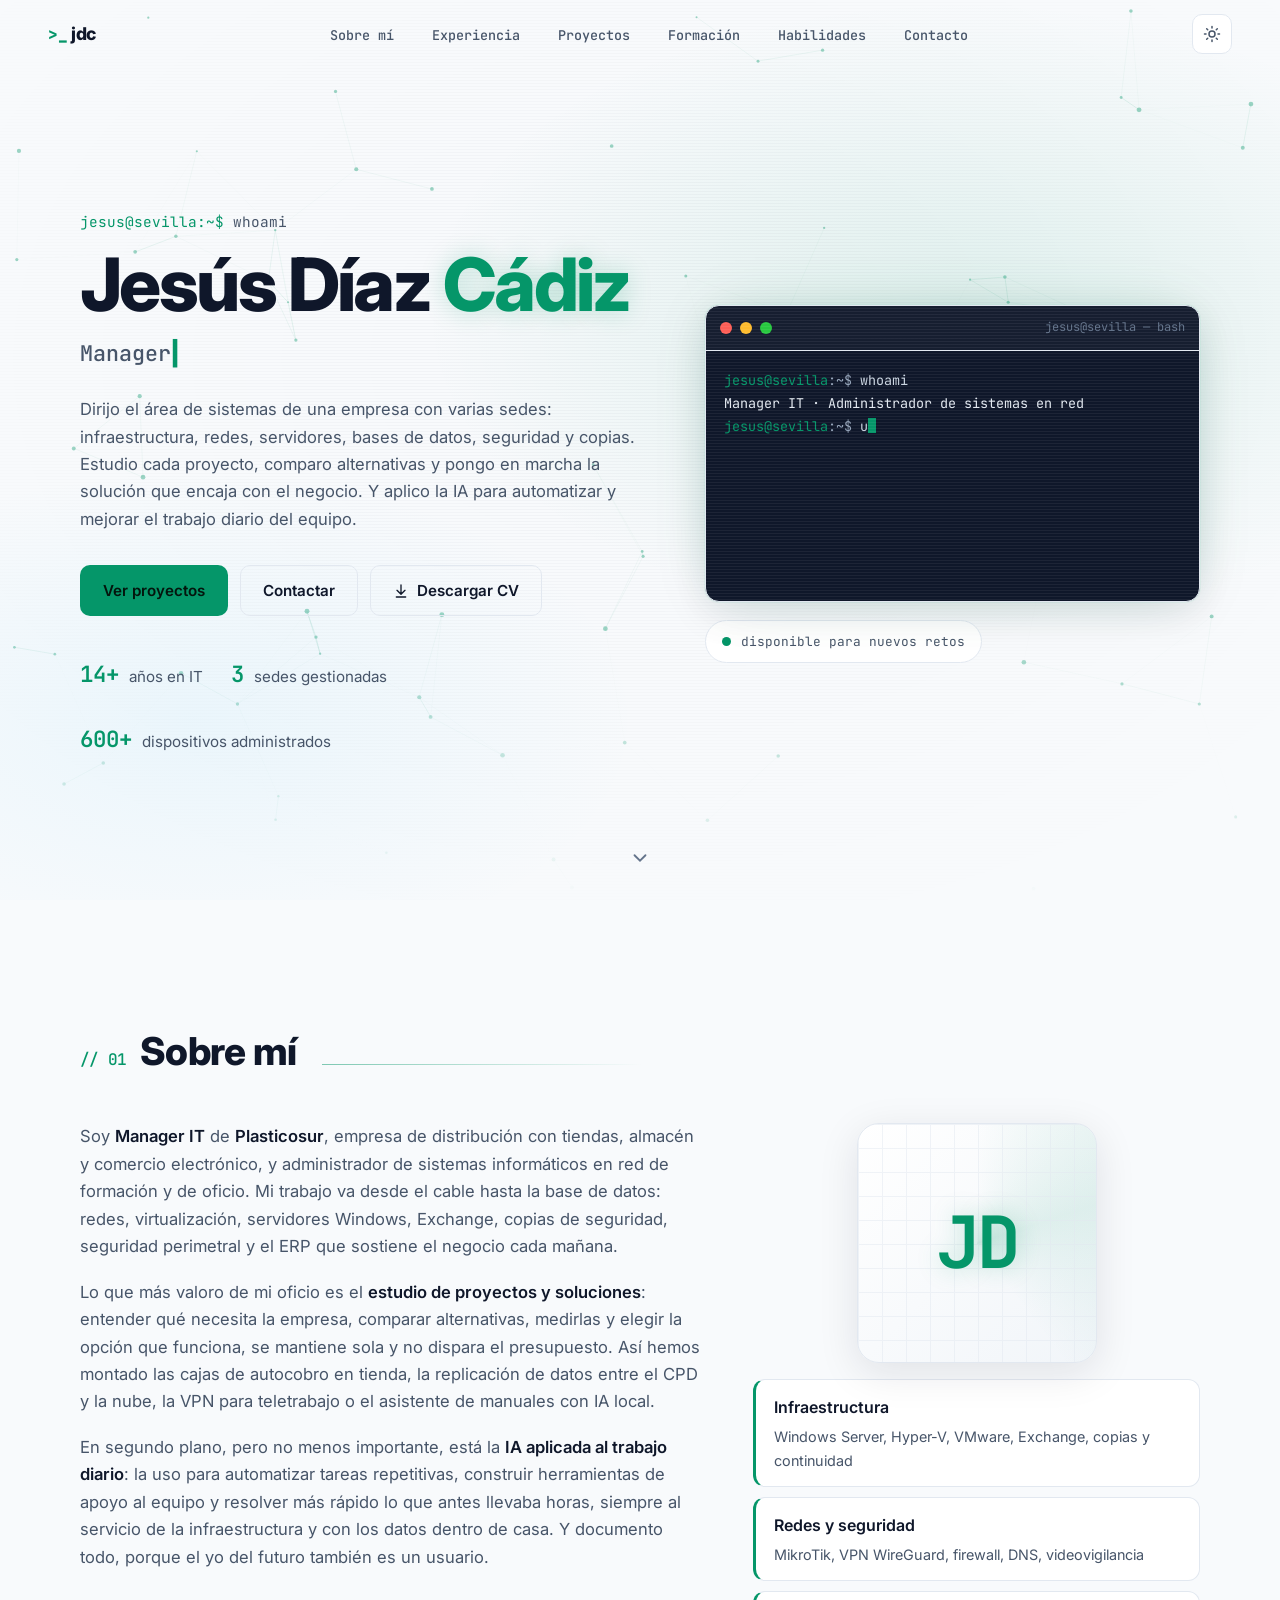
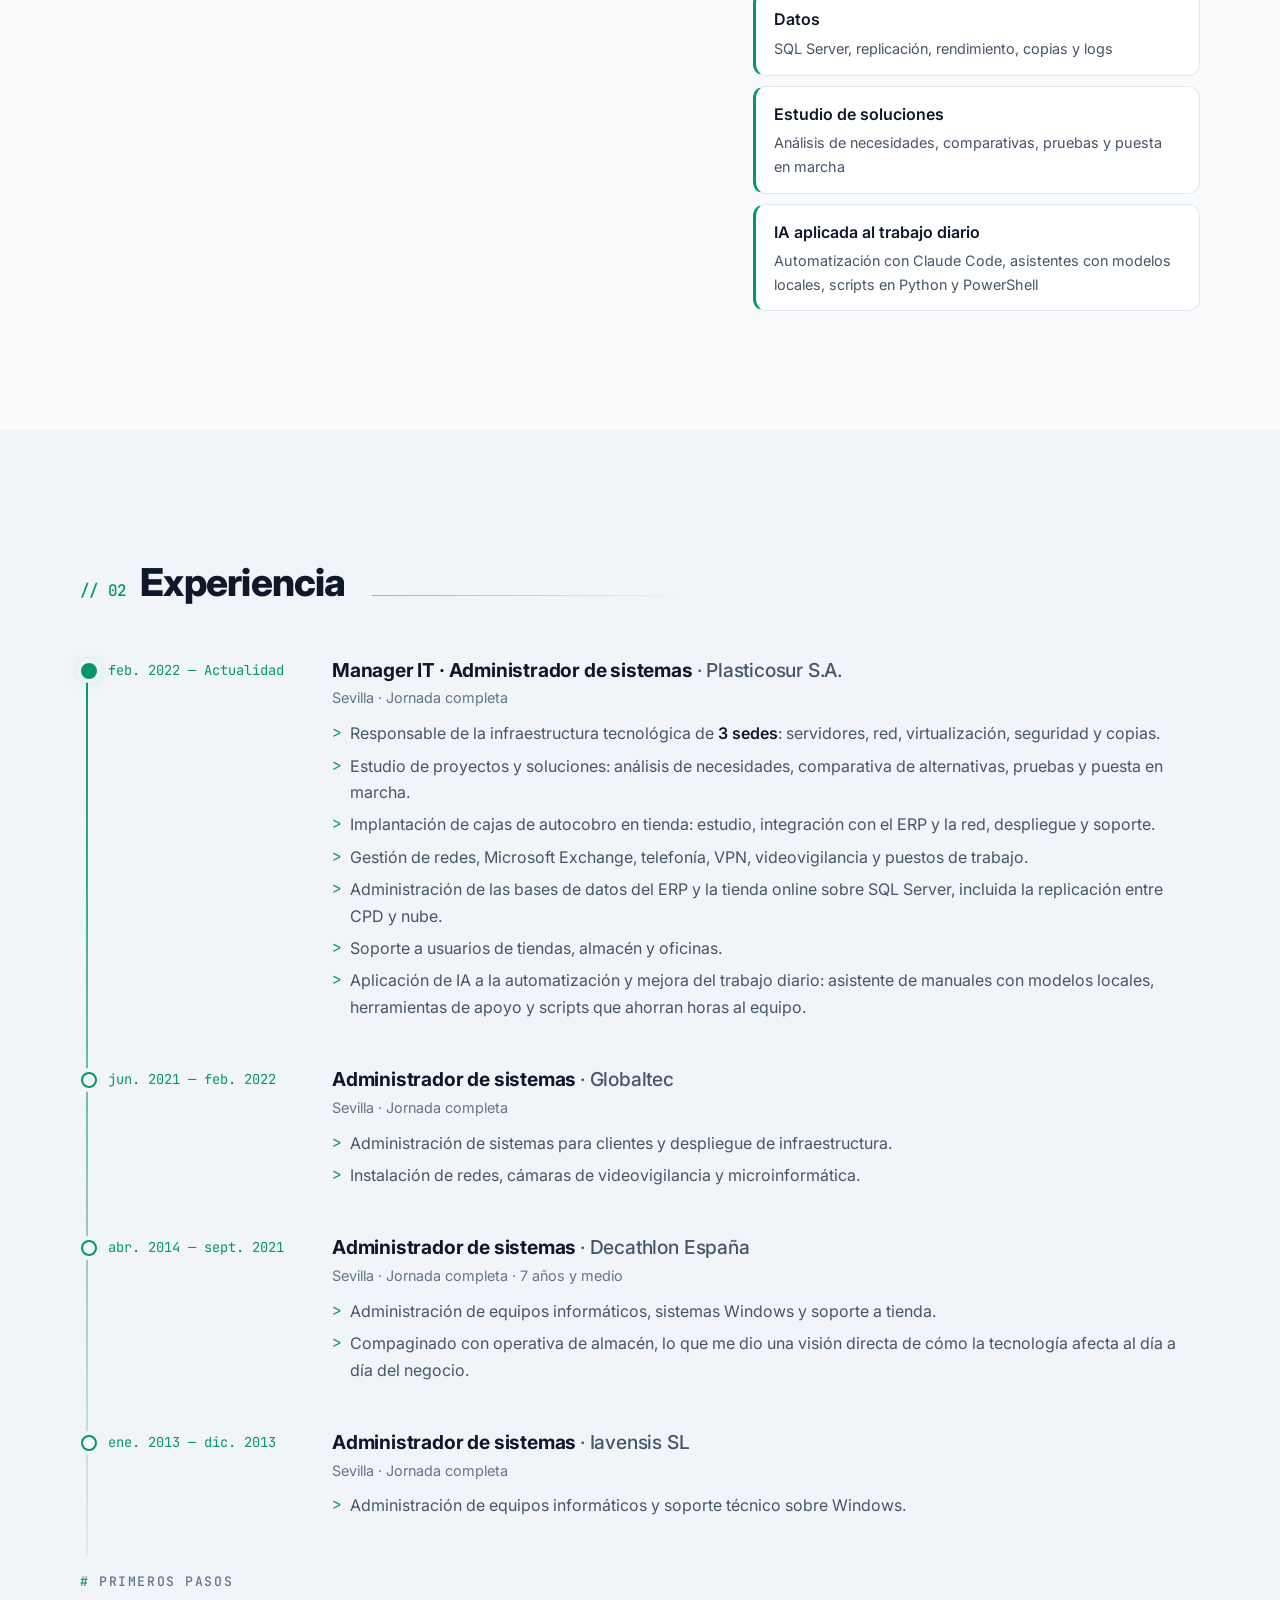
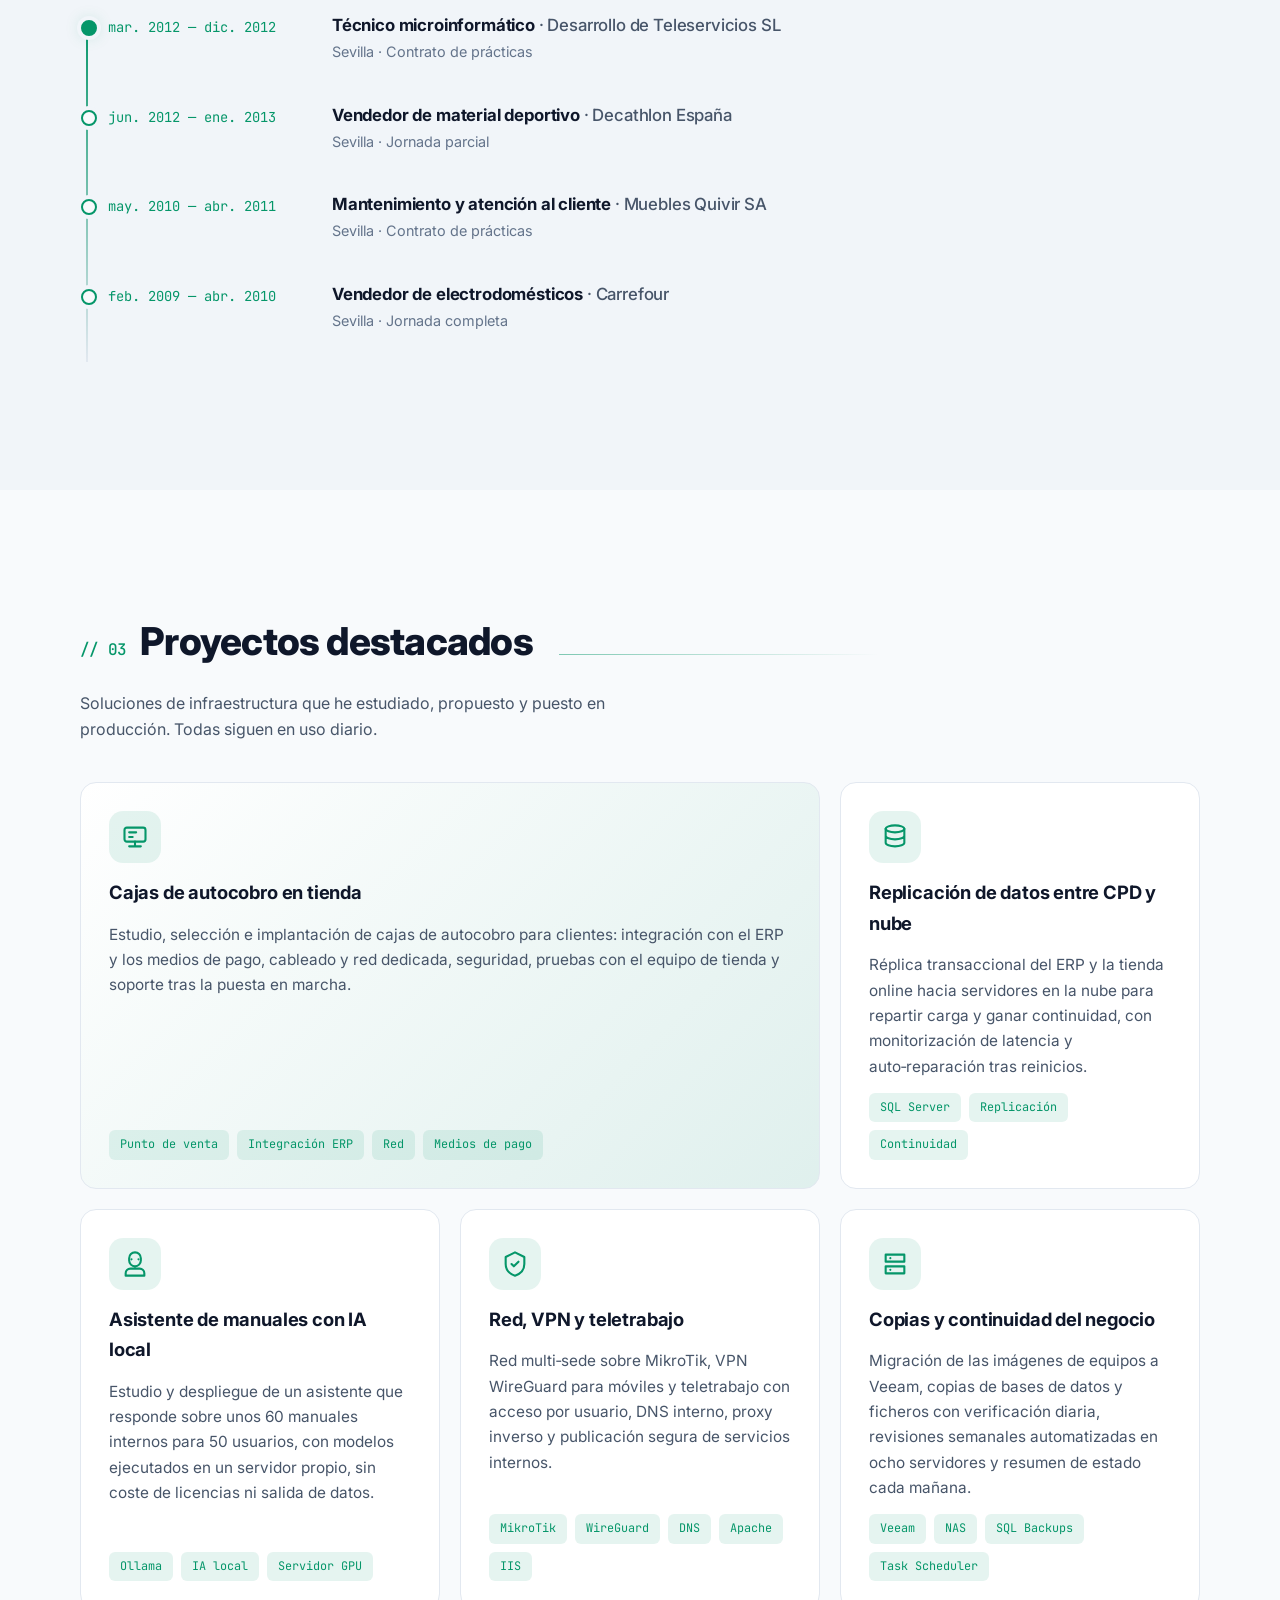
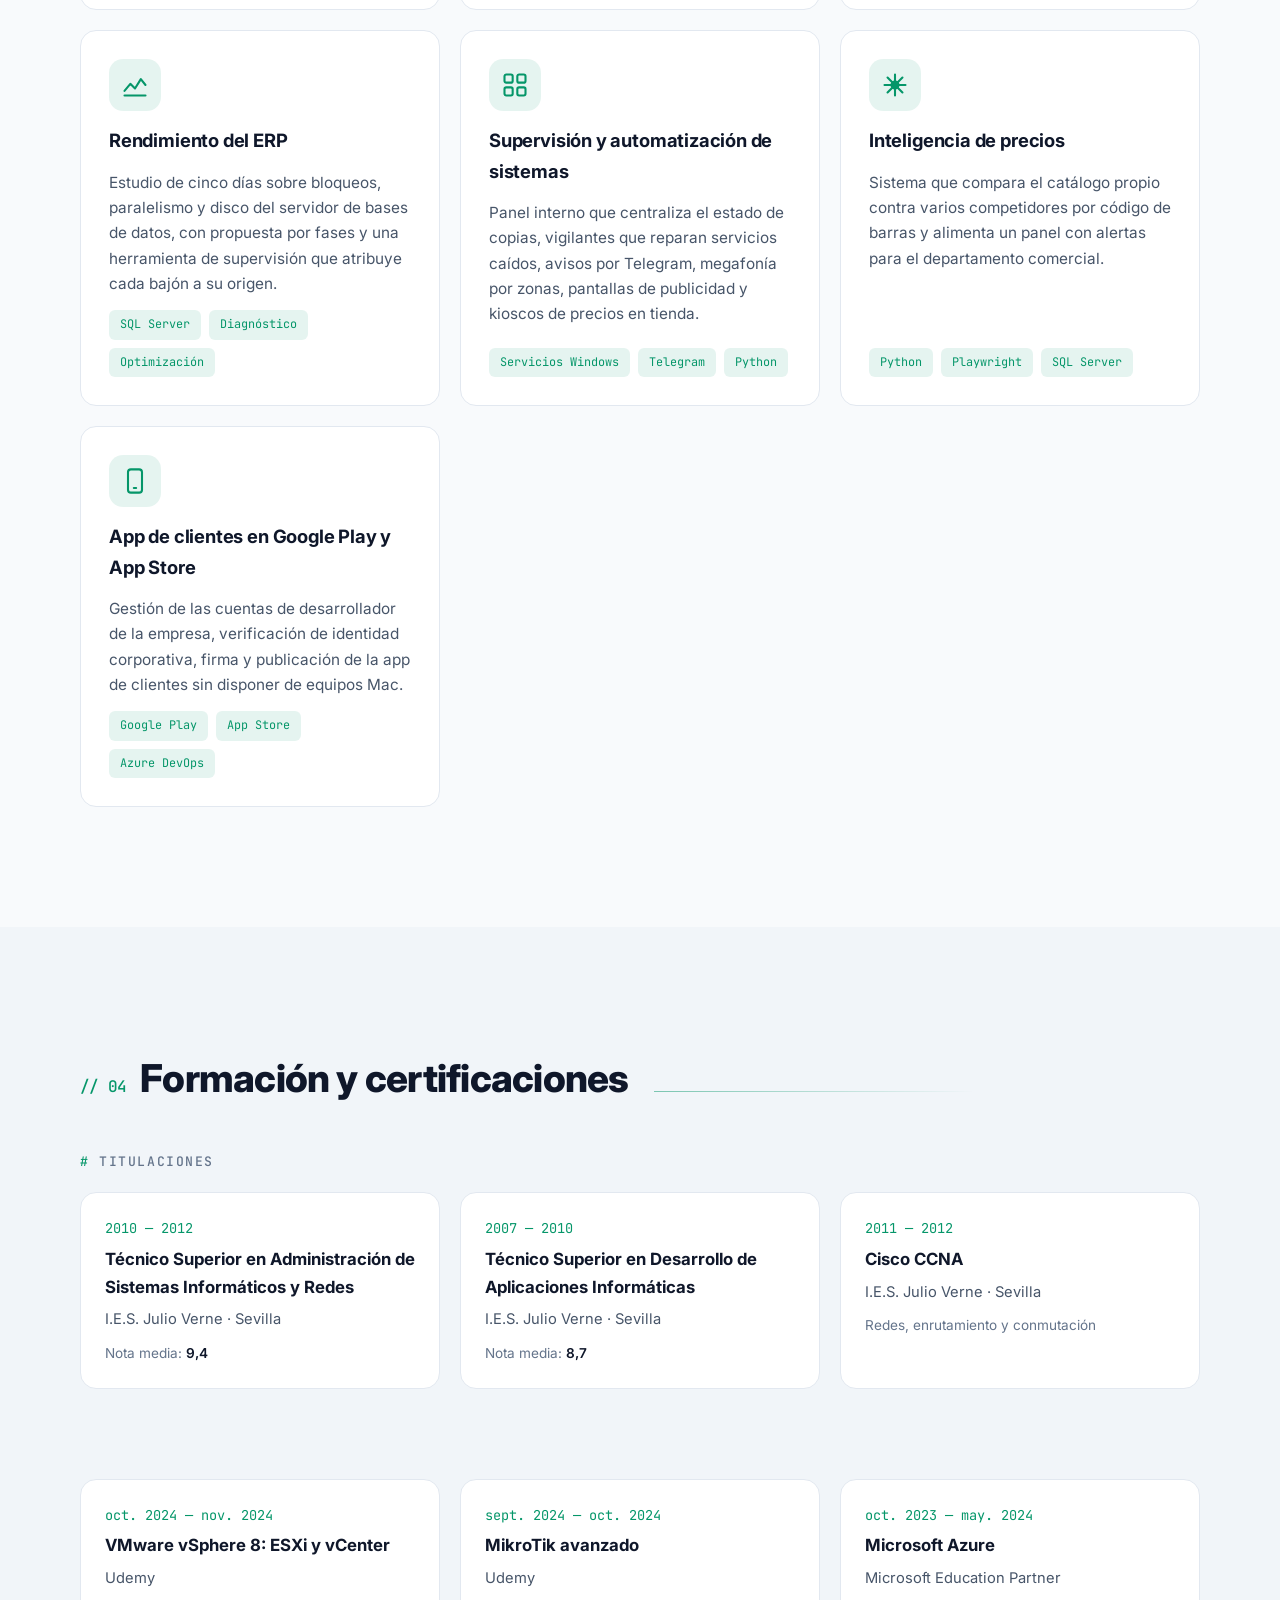
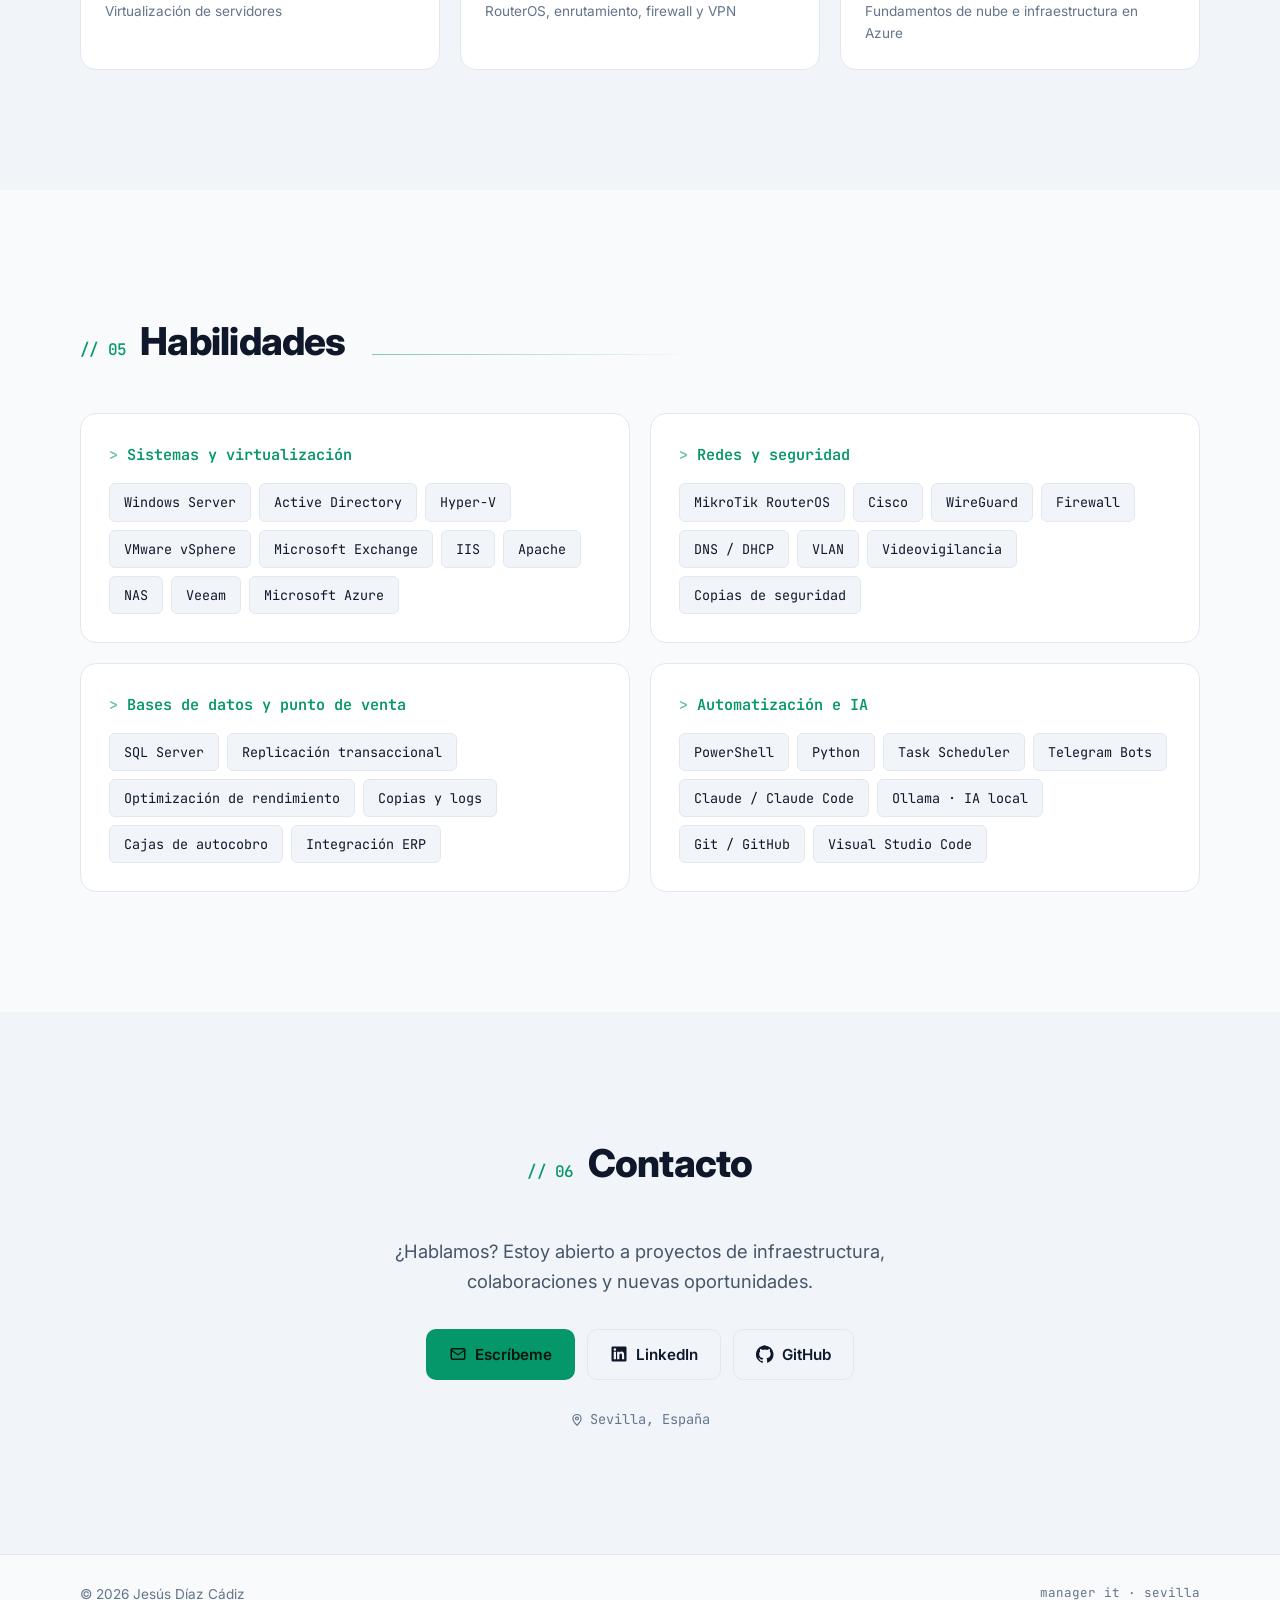
==== commit 89ff3bd1: "Portada: 3 sedes gestionadas" ====
--- a/index.html
+++ b/index.html
@@ -62,7 +62,7 @@
       </div>
       <ul class="hero__datos entrada entrada--6">
         <li><span class="mono acento">14+</span> años en IT</li>
-        <li><span class="mono acento">3</span> sedes a mi cargo</li>
+        <li><span class="mono acento">3</span> sedes gestionadas</li>
         <li><span class="mono acento">600+</span> dispositivos administrados</li>
       </ul>
     </div>
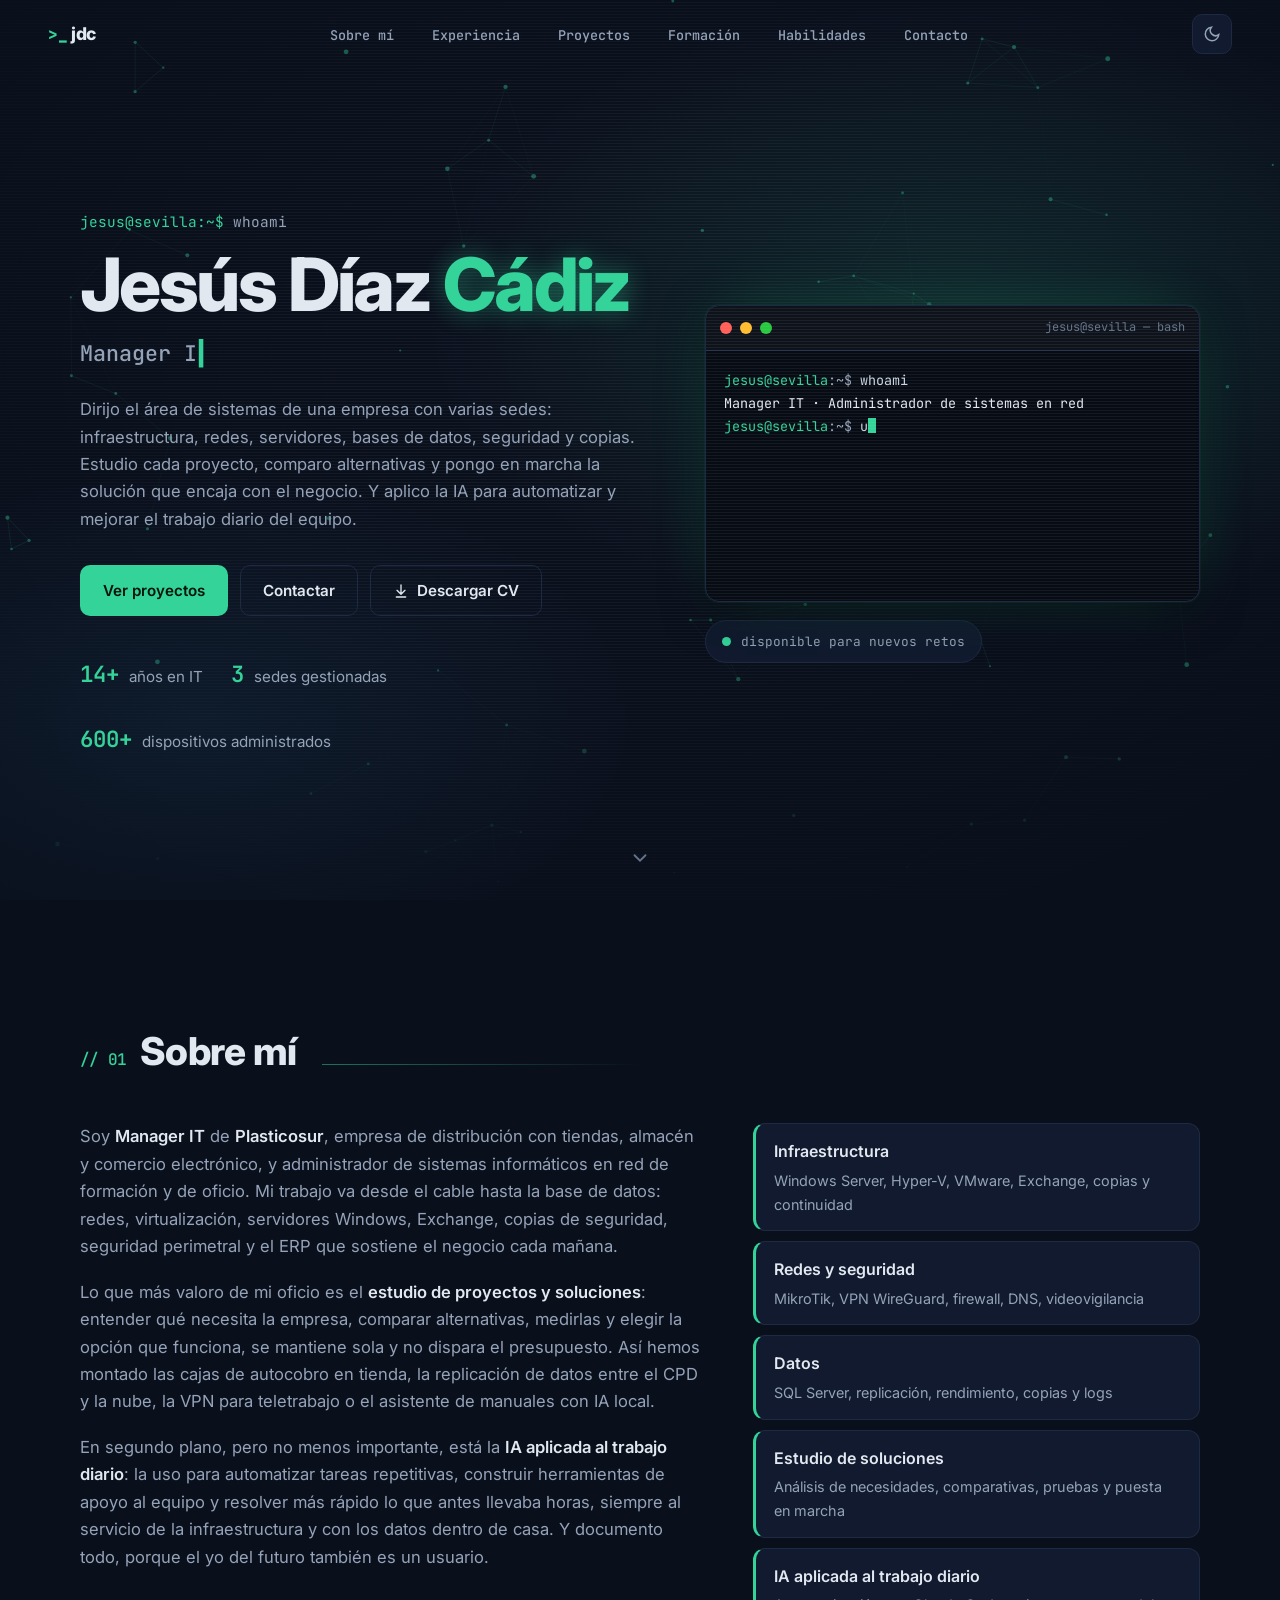
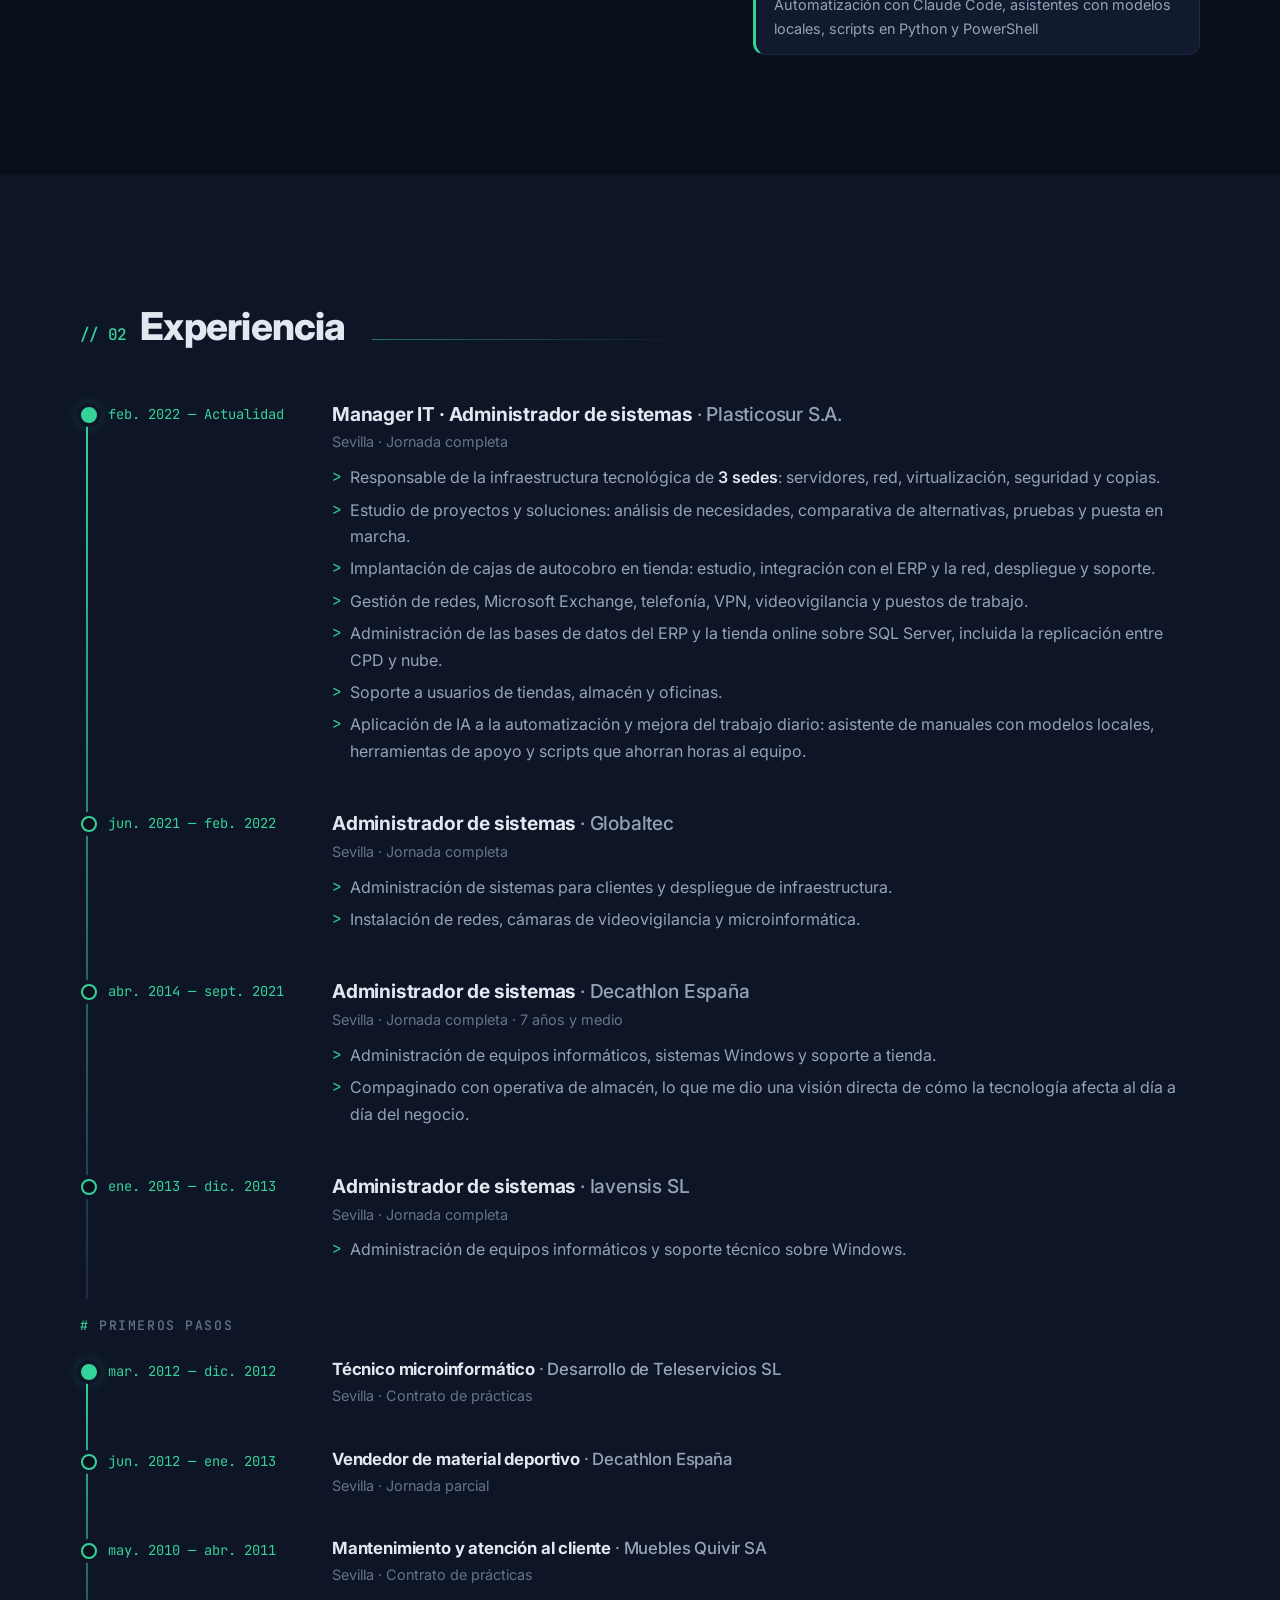
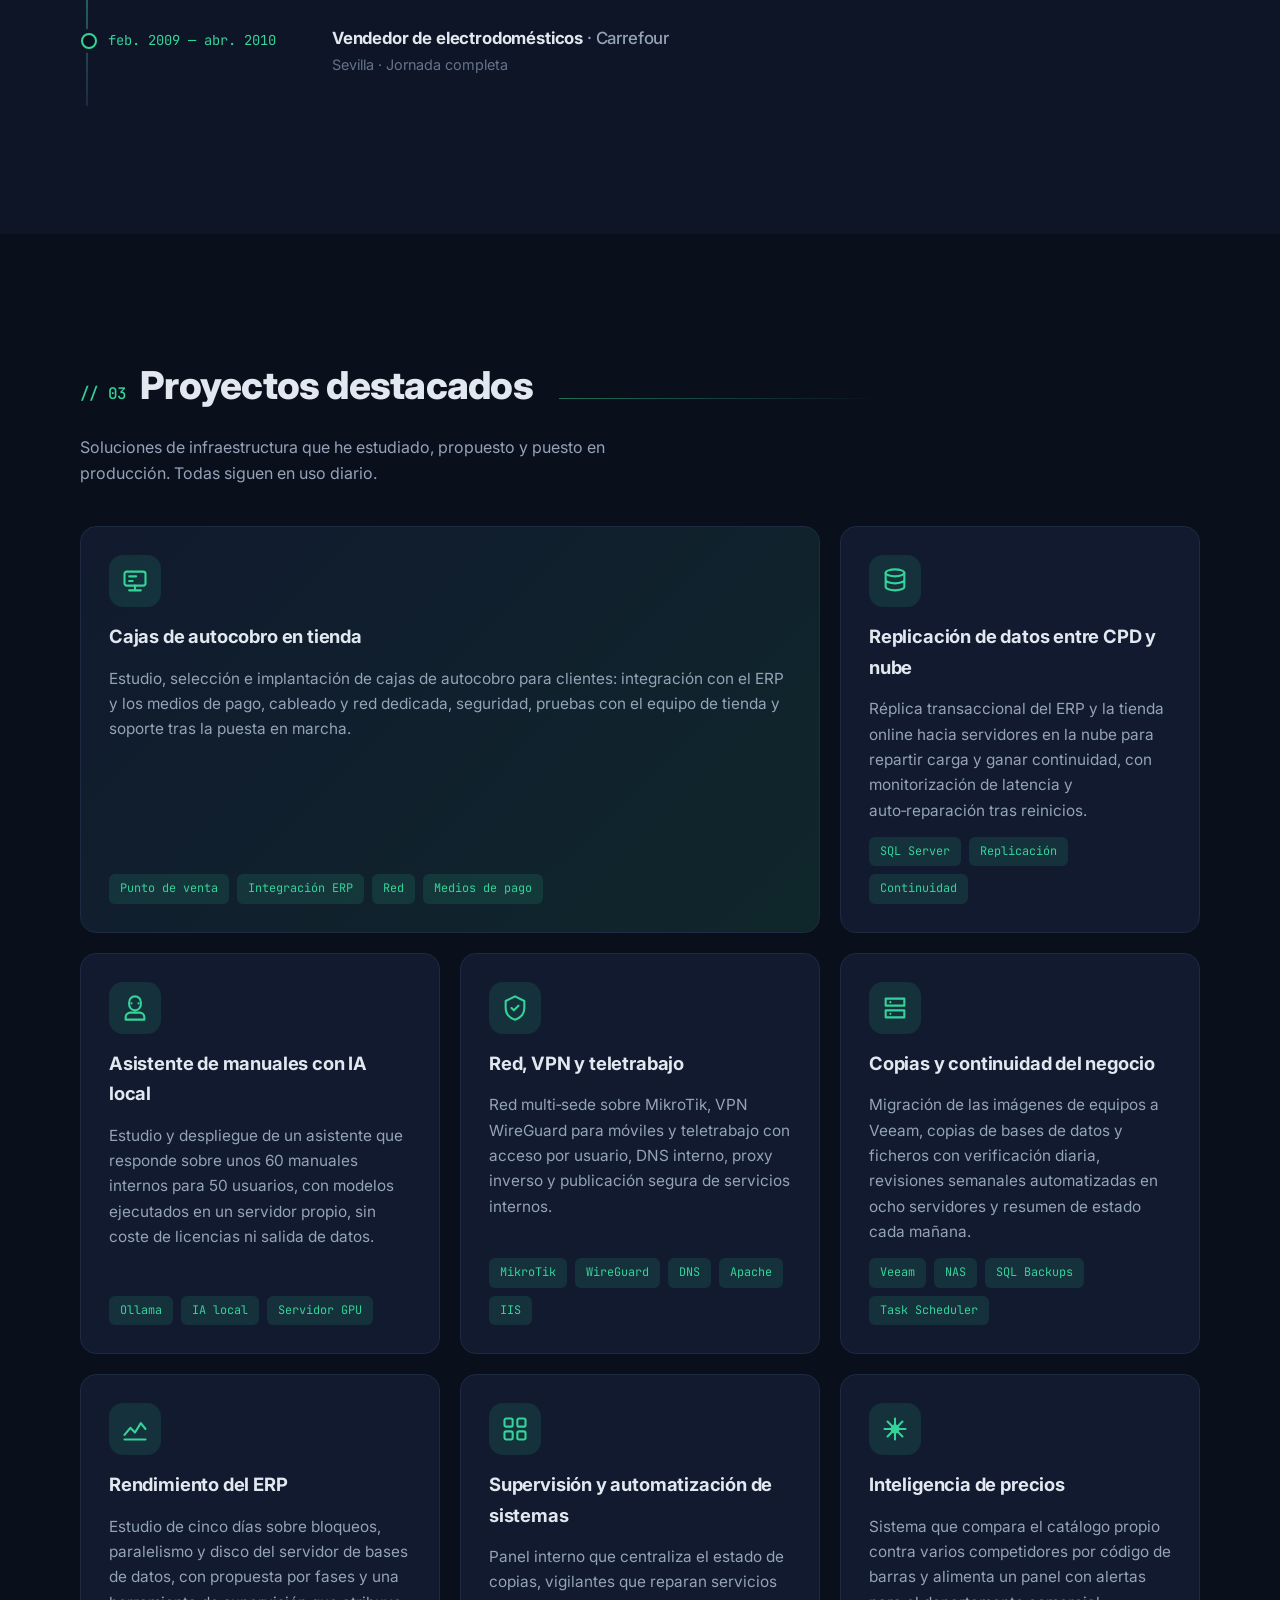
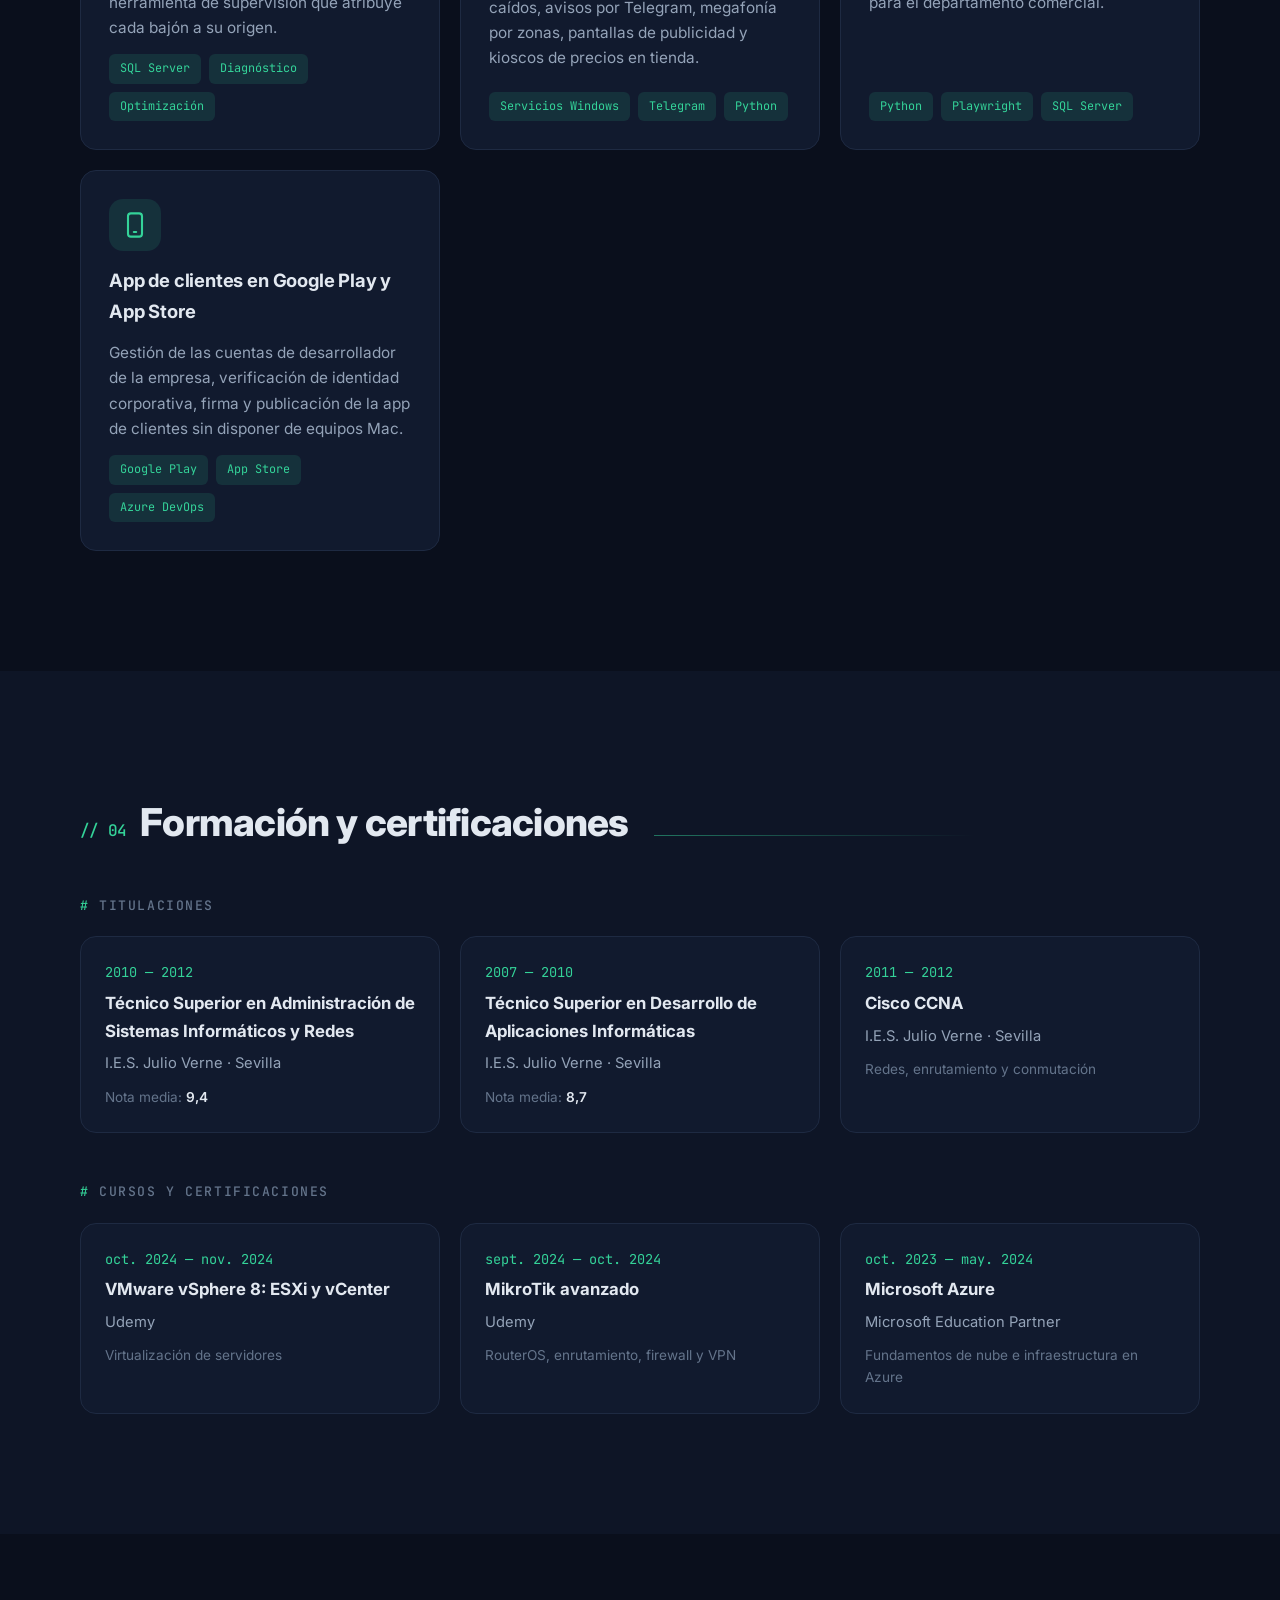
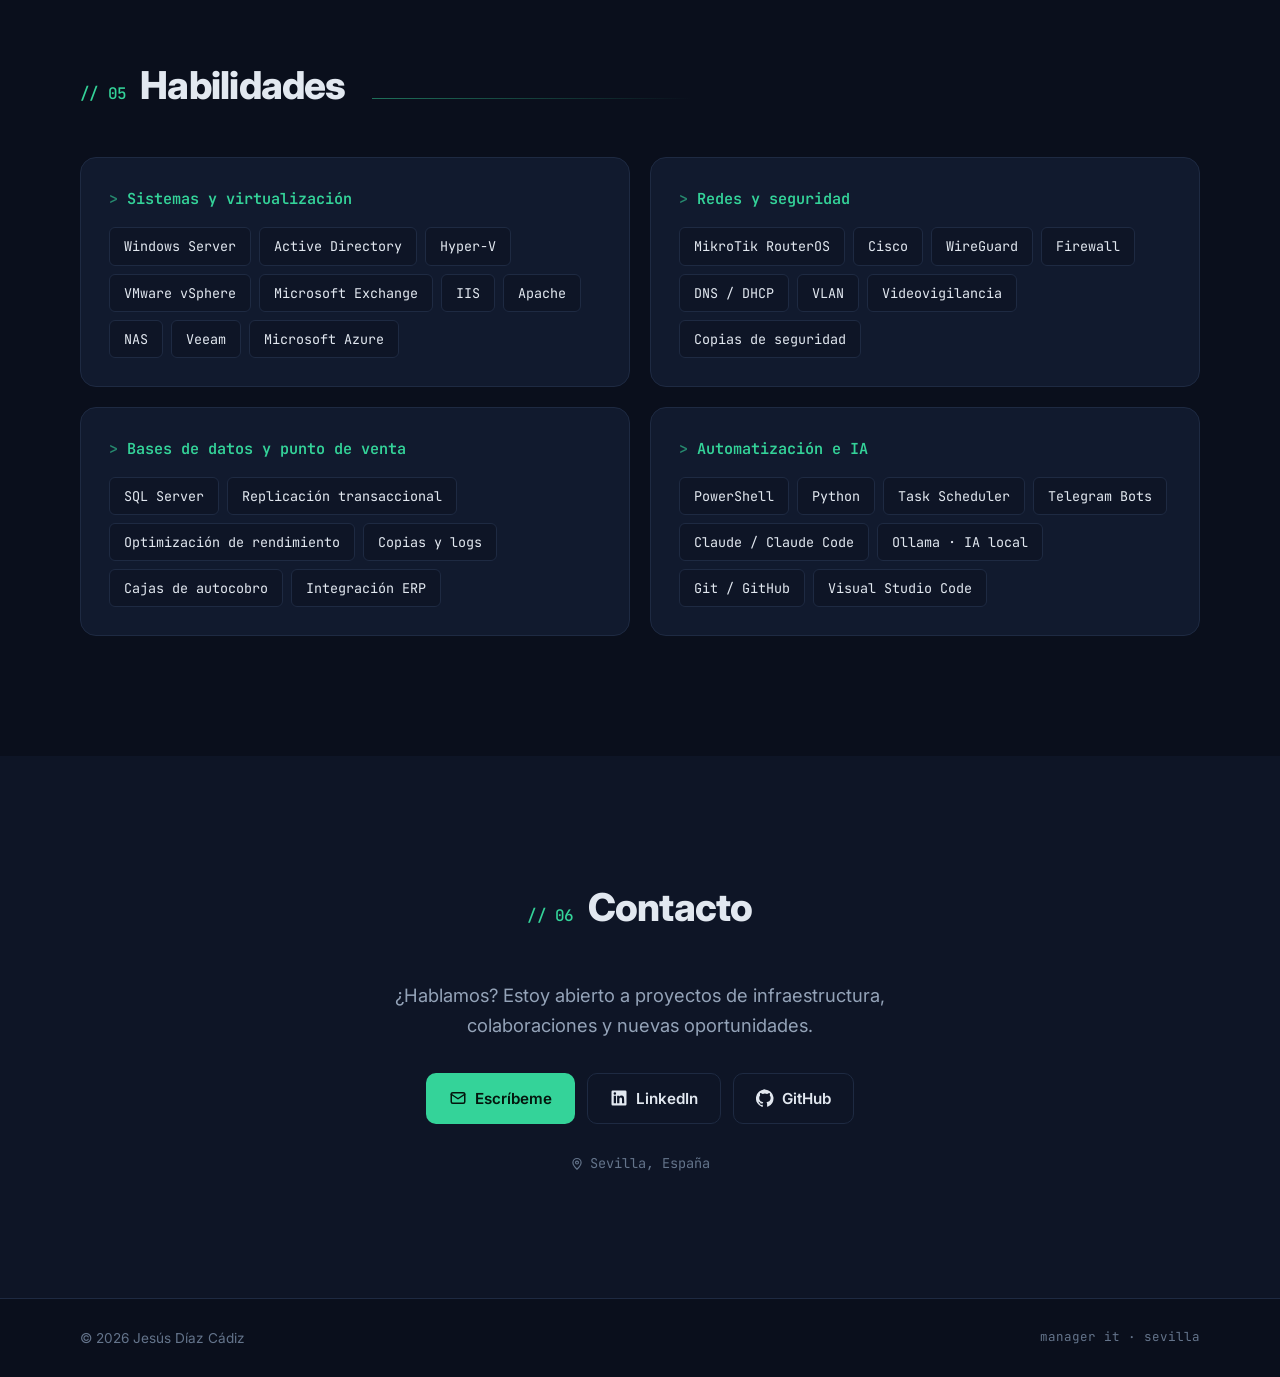
==== commit 975bb49a: "Quitar el hueco de la foto en Sobre mí" ====
--- a/index.html
+++ b/index.html
@@ -116,10 +116,6 @@
         </p>
       </div>
       <div class="sobre__lateral">
-      <div class="avatar" id="avatar">
-        <!-- Sustituir por <img src="img/foto.jpg" alt="Jesús Díaz Cádiz"> cuando haya foto -->
-        <span class="avatar__iniciales">JD</span>
-      </div>
       <ul class="sobre__claves">
         <li><strong>Infraestructura</strong><span>Windows Server, Hyper-V, VMware, Exchange, copias y continuidad</span></li>
         <li><strong>Redes y seguridad</strong><span>MikroTik, VPN WireGuard, firewall, DNS, videovigilancia</span></li>
--- a/css/estilo.css
+++ b/css/estilo.css
@@ -215,35 +215,6 @@
 }
 @keyframes rebote { 0%, 100% { transform: translate(-50%, 0); } 50% { transform: translate(-50%, 8px); } }
 
-/* ---------- Avatar (en Sobre mí) ---------- */
-.avatar {
-  width: clamp(180px, 20vw, 240px); aspect-ratio: 1; border-radius: 22px;
-  background: linear-gradient(135deg, var(--tarjeta), var(--fondo-2));
-  border: 1px solid var(--borde); box-shadow: var(--sombra);
-  display: grid; place-items: center; overflow: hidden; position: relative;
-  margin-bottom: 16px;
-}
-.avatar::before {
-  content: ''; position: absolute; inset: -40%;
-  background: conic-gradient(from 0deg, transparent, var(--acento-suave), transparent 40%);
-  animation: girar 10s linear infinite;
-}
-.avatar::after {
-  content: ''; position: absolute; inset: 0; pointer-events: none;
-  background-image:
-    linear-gradient(var(--borde) 1px, transparent 1px),
-    linear-gradient(90deg, var(--borde) 1px, transparent 1px);
-  background-size: 24px 24px; opacity: .5;
-}
-.avatar img { width: 100%; height: 100%; object-fit: cover; position: relative; z-index: 1; }
-.avatar:has(img)::after, .avatar:has(img)::before { display: none; }
-.avatar__iniciales {
-  position: relative; z-index: 1; font-family: var(--mono); font-weight: 700;
-  font-size: clamp(3rem, 6vw, 4.5rem); letter-spacing: -.04em; color: var(--acento);
-  text-shadow: 0 0 24px var(--acento-brillo);
-}
-@keyframes girar { to { transform: rotate(360deg); } }
-
 /* ---------- Secciones ---------- */
 .seccion { padding-block: clamp(72px, 10vw, 120px); position: relative; }
 .seccion--alt { background: var(--fondo-2); }
@@ -270,7 +241,6 @@
 .sobre { display: grid; grid-template-columns: 1.4fr 1fr; gap: 48px; align-items: start; }
 .sobre__texto p { color: var(--texto-2); margin-bottom: 18px; font-size: 1.04rem; }
 .sobre__lateral { display: flex; flex-direction: column; align-items: stretch; }
-.sobre__lateral .avatar { align-self: center; }
 .sobre__claves { display: grid; gap: 10px; }
 .sobre__claves li {
   background: var(--tarjeta); border: 1px solid var(--borde); border-radius: 12px;
@@ -369,7 +339,7 @@
 .proyectos .reveal:nth-child(4), .habilidades .reveal:nth-child(4) { transition-delay: .24s; }
 @media (prefers-reduced-motion: reduce) {
   .reveal, .entrada { opacity: 1; transform: none; transition: none; animation: none; }
-  .avatar::before, .punto, .hero__scroll, .cursor::after, .terminal__cuerpo .cur { animation: none; }
+  .punto, .hero__scroll, .cursor::after, .terminal__cuerpo .cur { animation: none; }
   .hero__red { display: none; }
 }
 
@@ -411,9 +381,6 @@
   .hero__nombre { font-size: 26pt; text-shadow: none; }
   .hero__rol { font-size: 12pt; font-family: var(--fuente); }
   .entrada, .reveal { opacity: 1 !important; transform: none !important; animation: none !important; }
-  .avatar { width: 120px; border-radius: 50%; animation: none; margin-bottom: 8px; }
-  .avatar::before, .avatar::after { display: none; }
-  .avatar__iniciales { text-shadow: none; }
   .seccion { padding-block: 18px; break-inside: avoid; }
   .seccion__titulo { font-size: 15pt; margin-bottom: 14px; }
   .sobre { grid-template-columns: 1fr 200px; gap: 16px; }
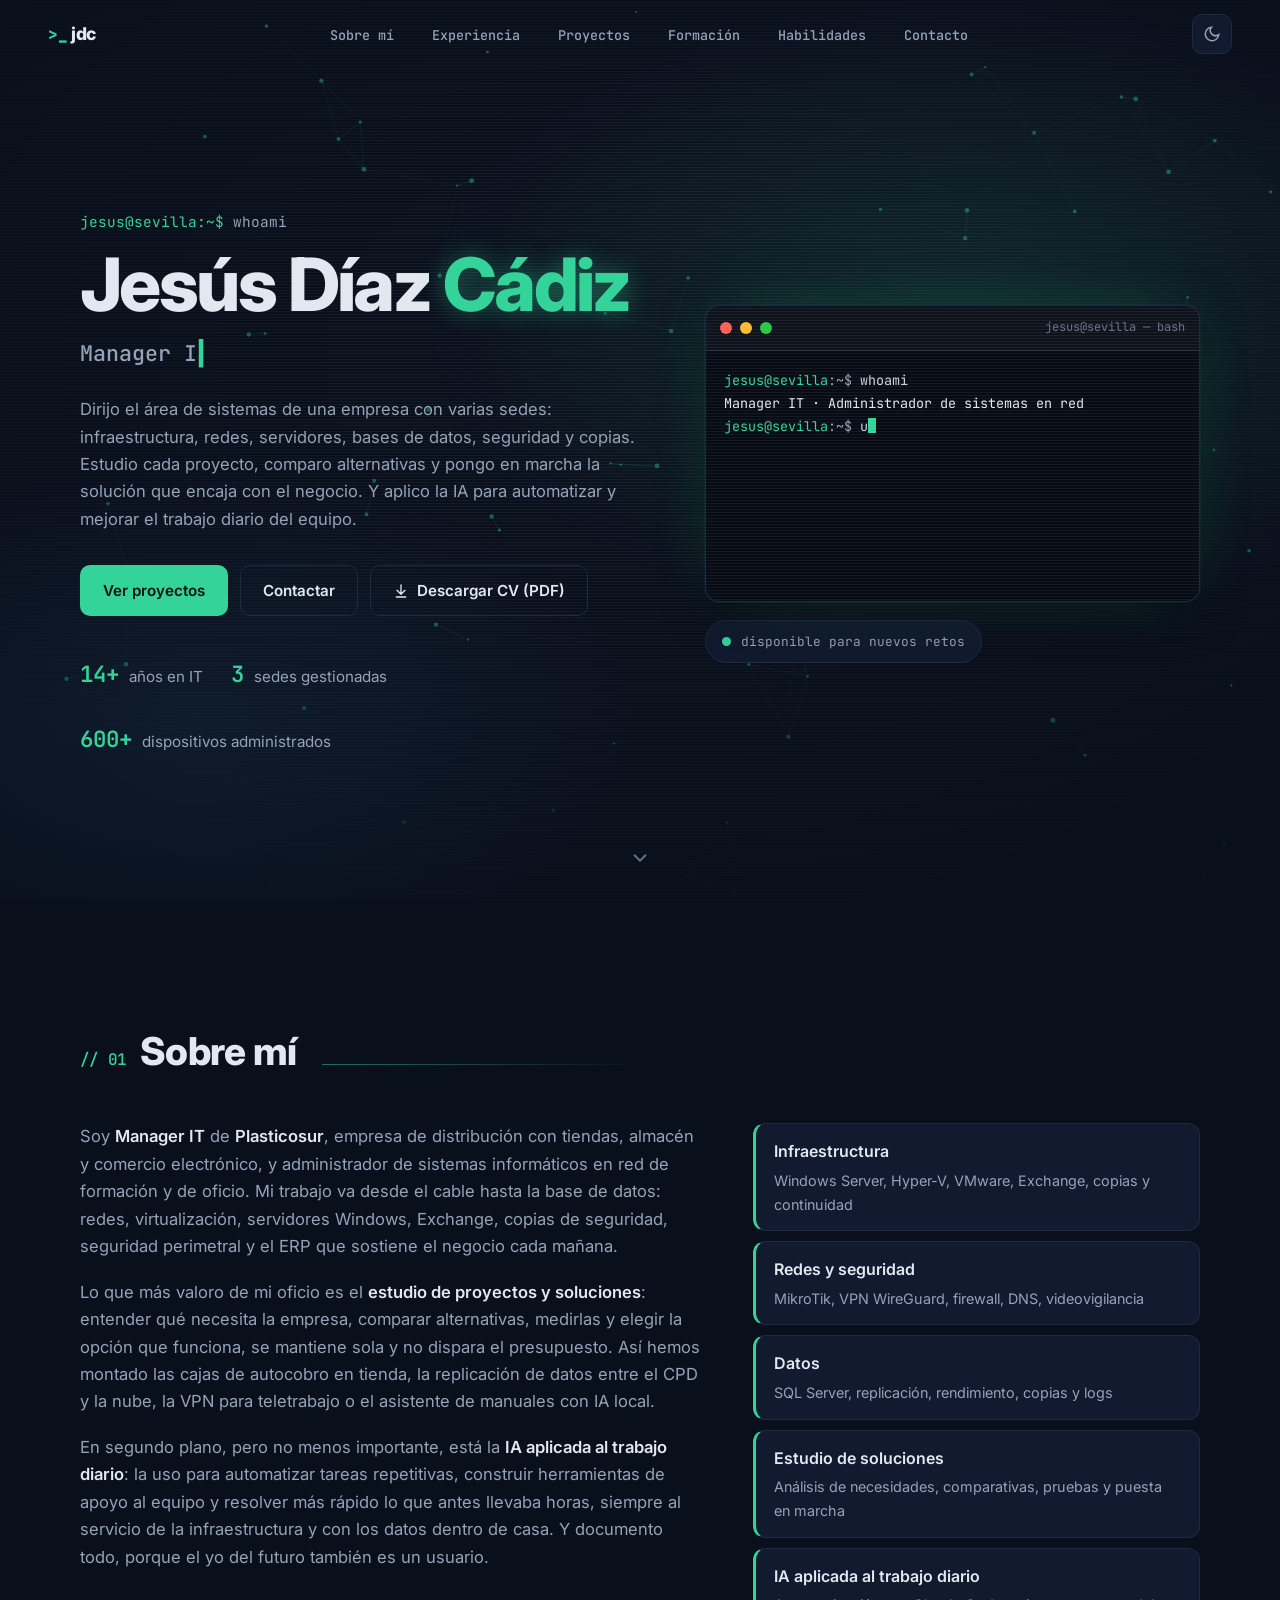
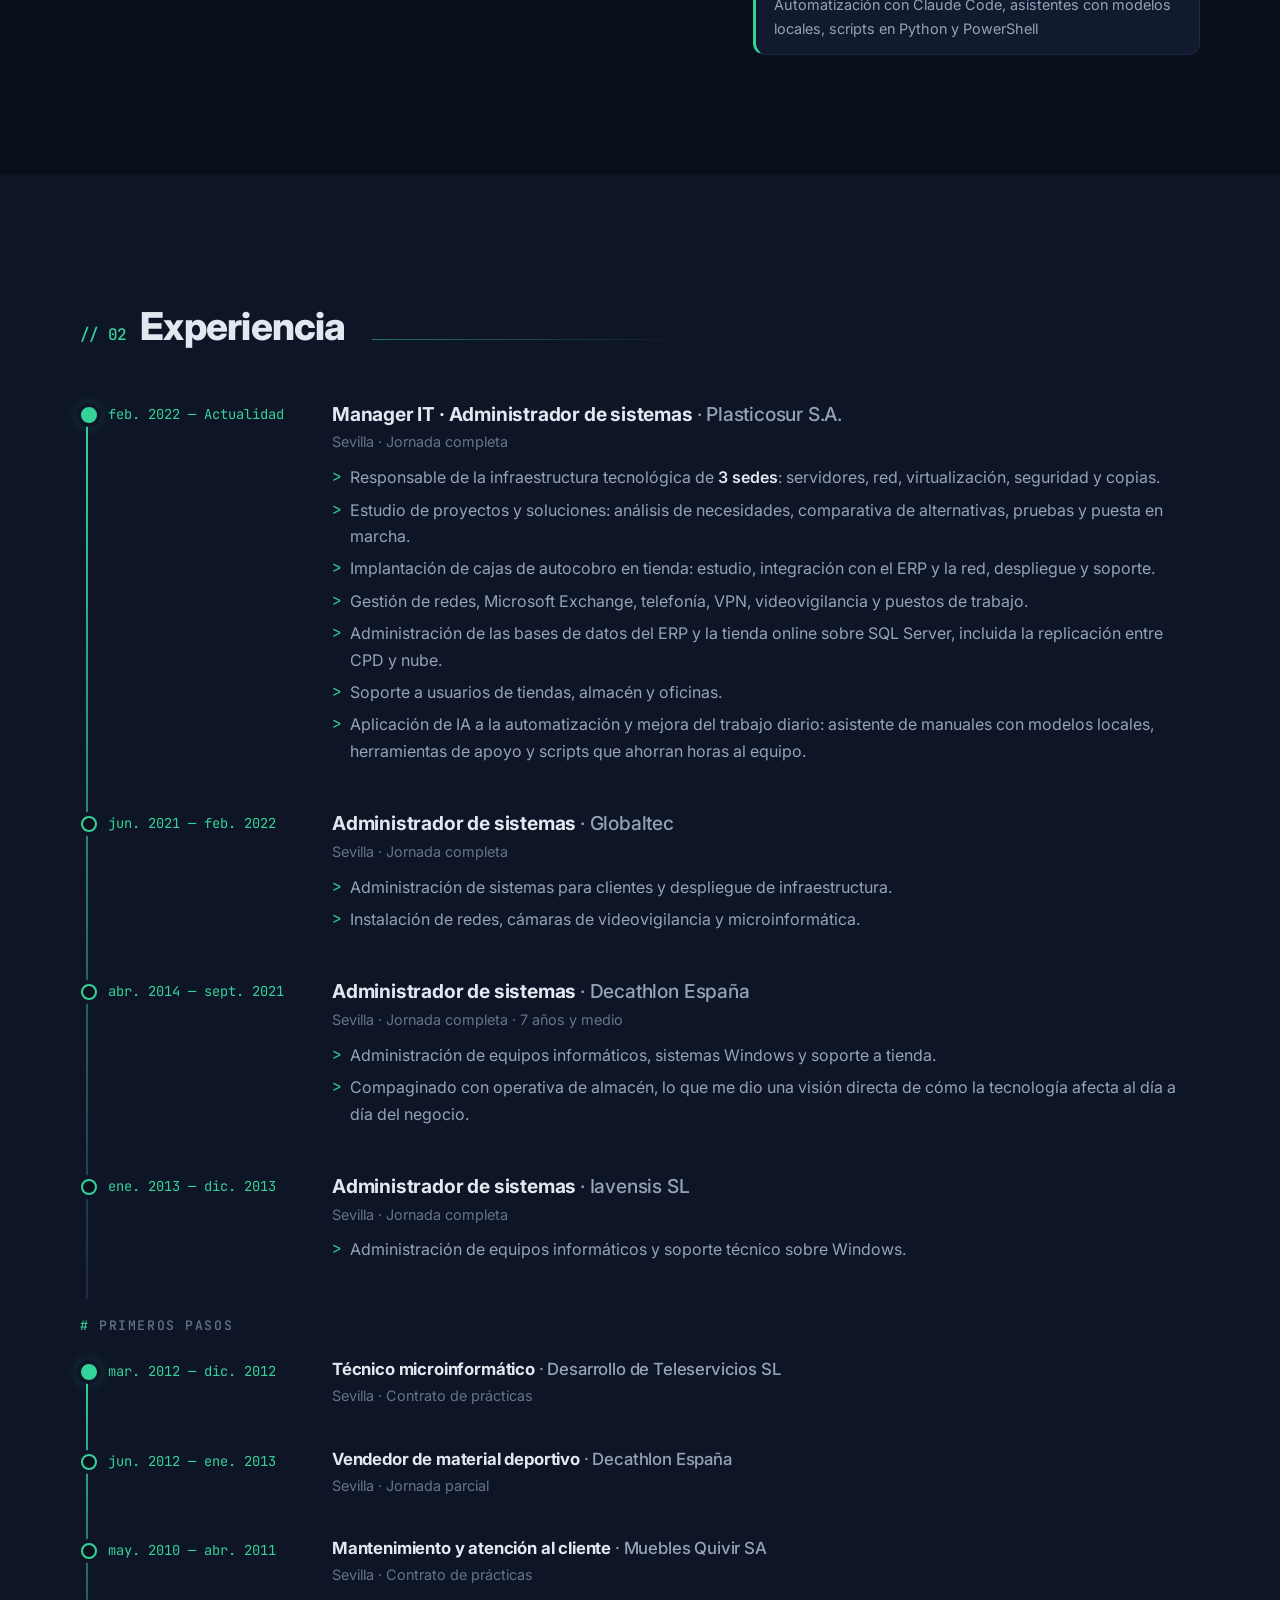
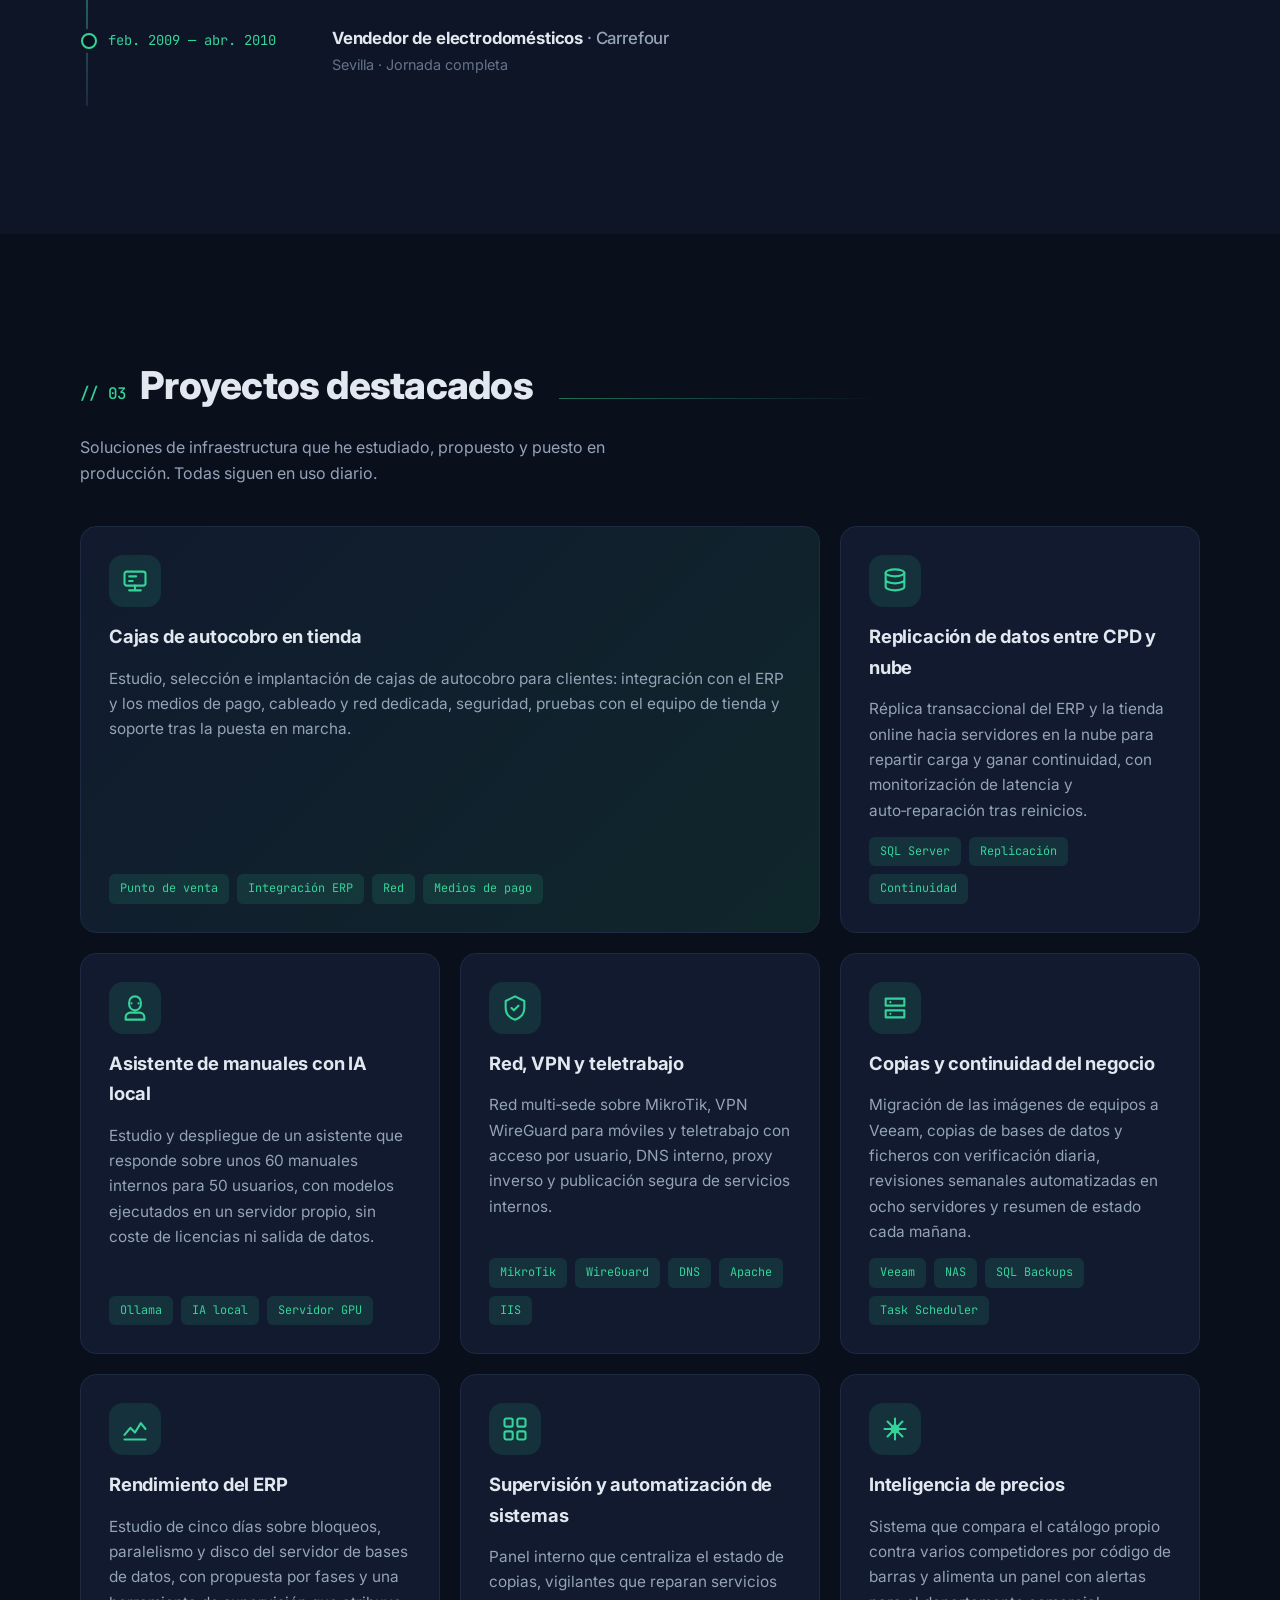
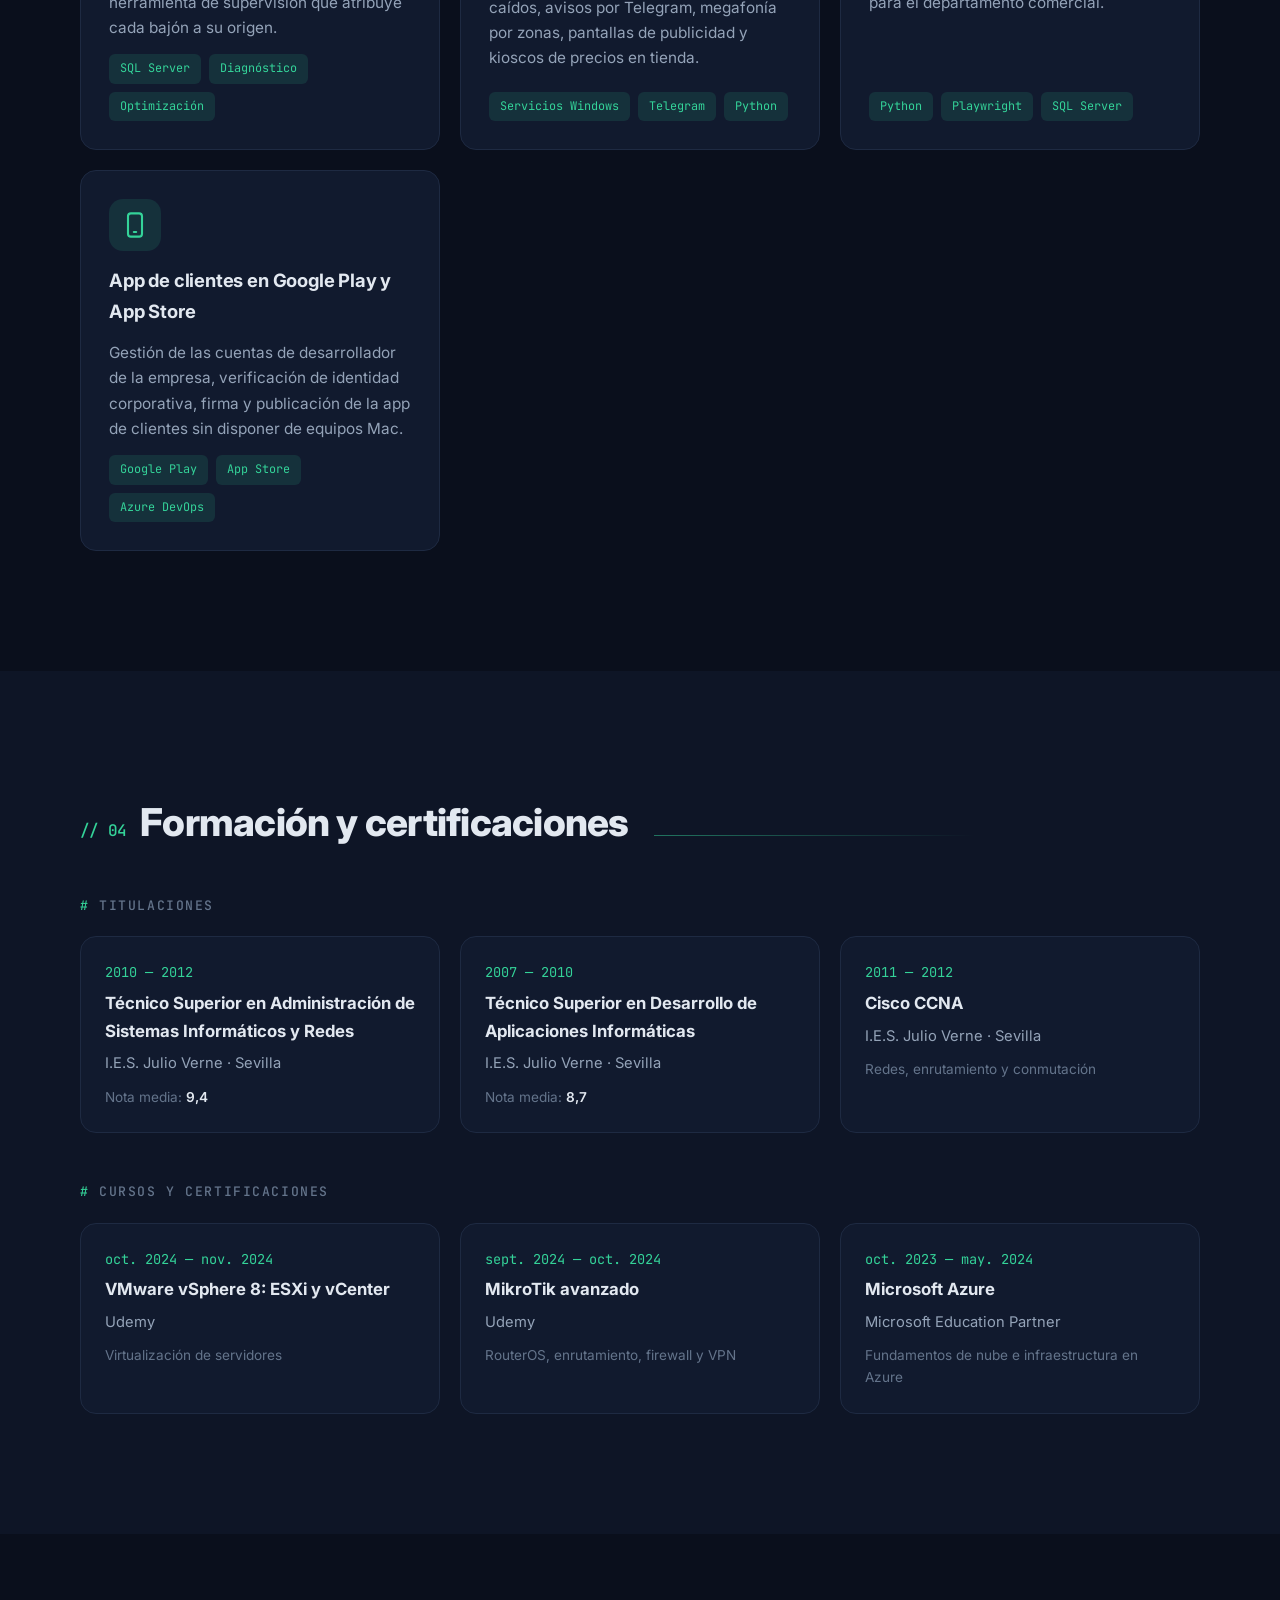
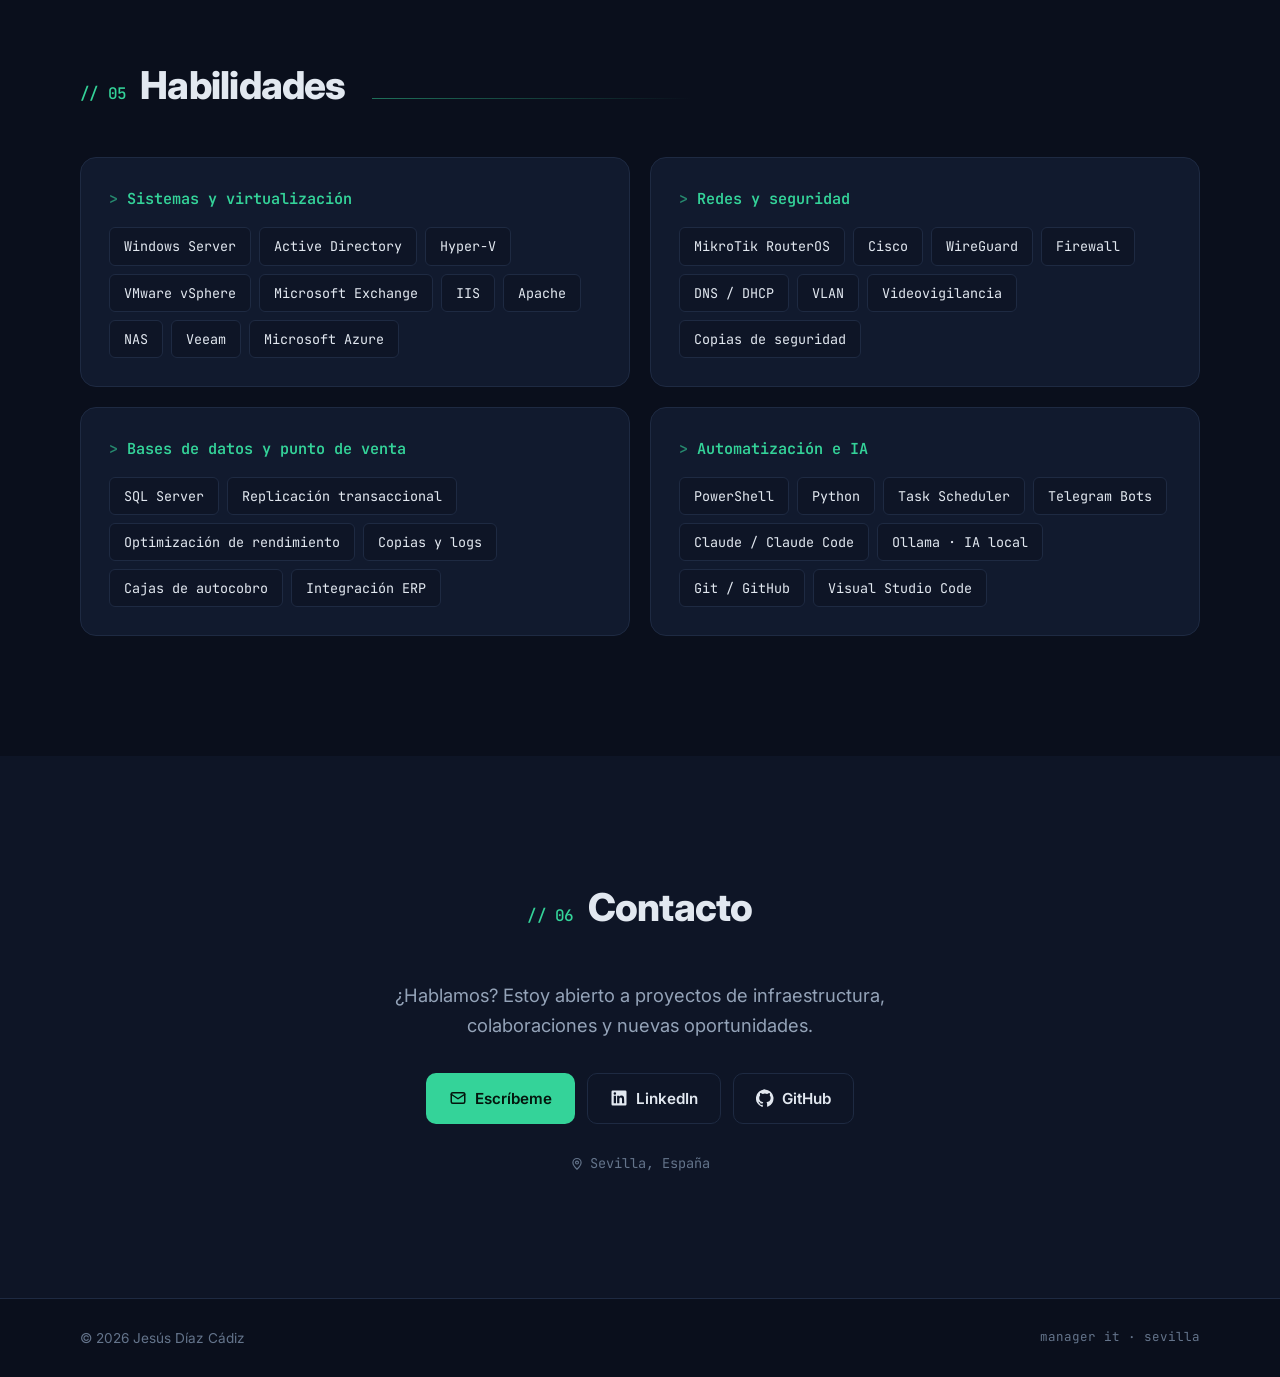
==== commit b00e15f1: "CV en PDF profesional (cv/cv.html → Jesus_Diaz_Cadiz_CV.pdf); el botón Descargar CV enlaza al PDF" ====
--- a/index.html
+++ b/index.html
@@ -55,10 +55,10 @@
       <div class="hero__cta entrada entrada--5">
         <a href="#proyectos" class="btn btn--primario">Ver proyectos</a>
         <a href="#contacto" class="btn btn--fantasma">Contactar</a>
-        <button class="btn btn--fantasma" id="imprimir">
+        <a class="btn btn--fantasma" href="cv/Jesus_Diaz_Cadiz_CV.pdf" download="Jesus_Diaz_Cadiz_CV.pdf">
           <svg width="16" height="16" viewBox="0 0 24 24" fill="none" stroke="currentColor" stroke-width="2" stroke-linecap="round" stroke-linejoin="round"><path d="M12 3v12M6 11l6 6 6-6M5 21h14"/></svg>
-          Descargar CV
-        </button>
+          Descargar CV (PDF)
+        </a>
       </div>
       <ul class="hero__datos entrada entrada--6">
         <li><span class="mono acento">14+</span> años en IT</li>
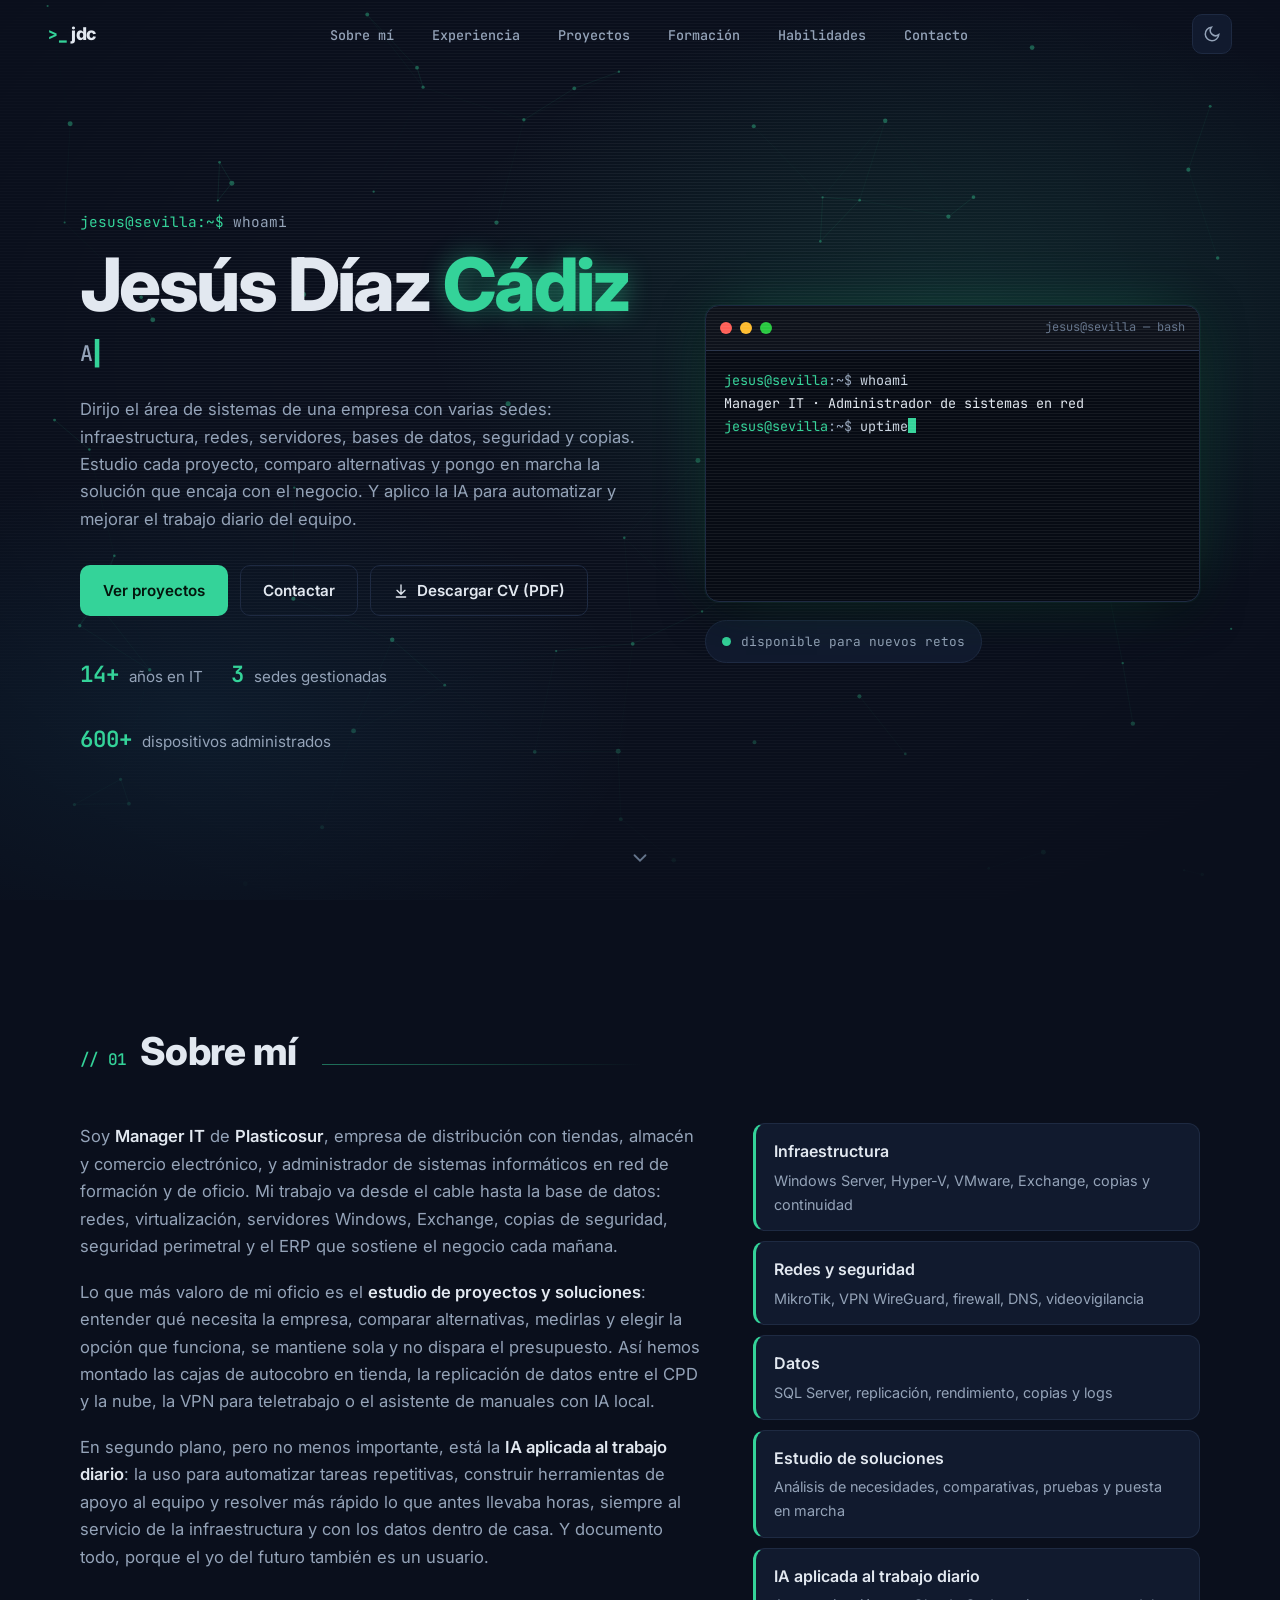
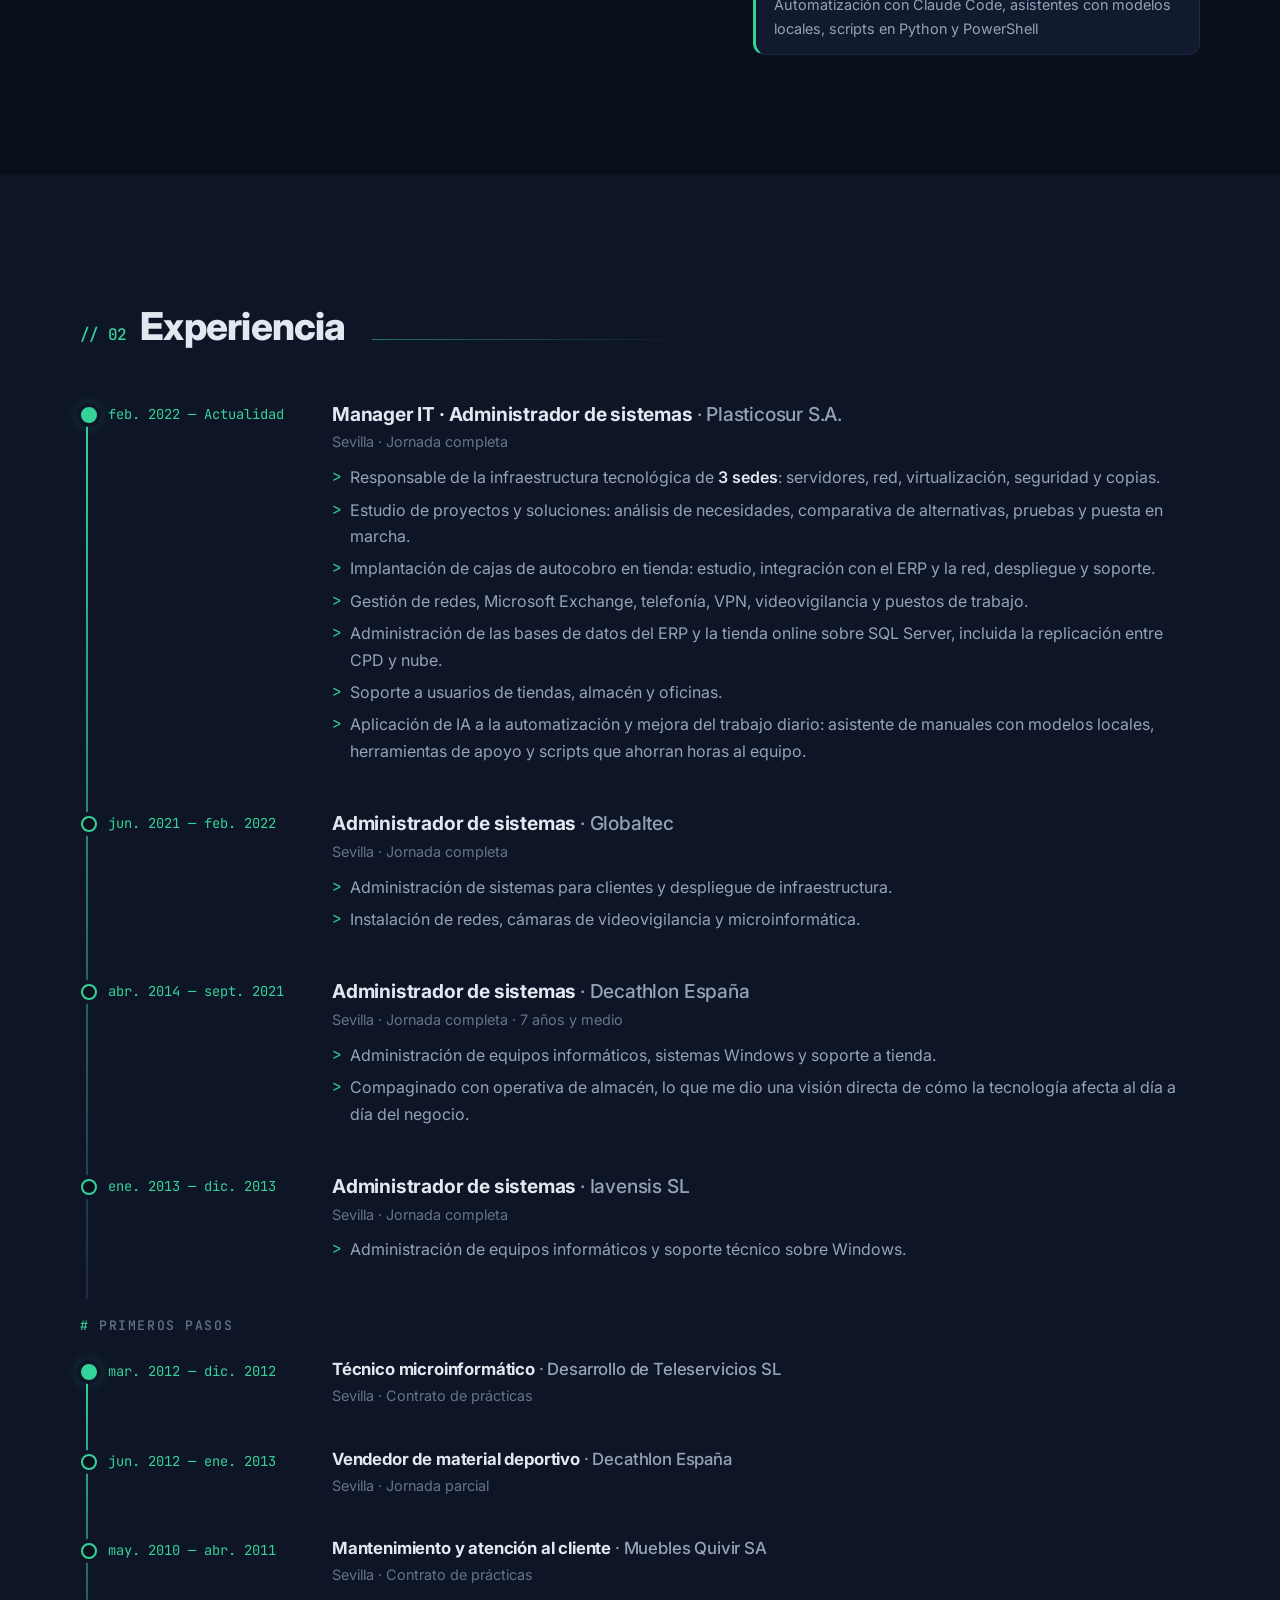
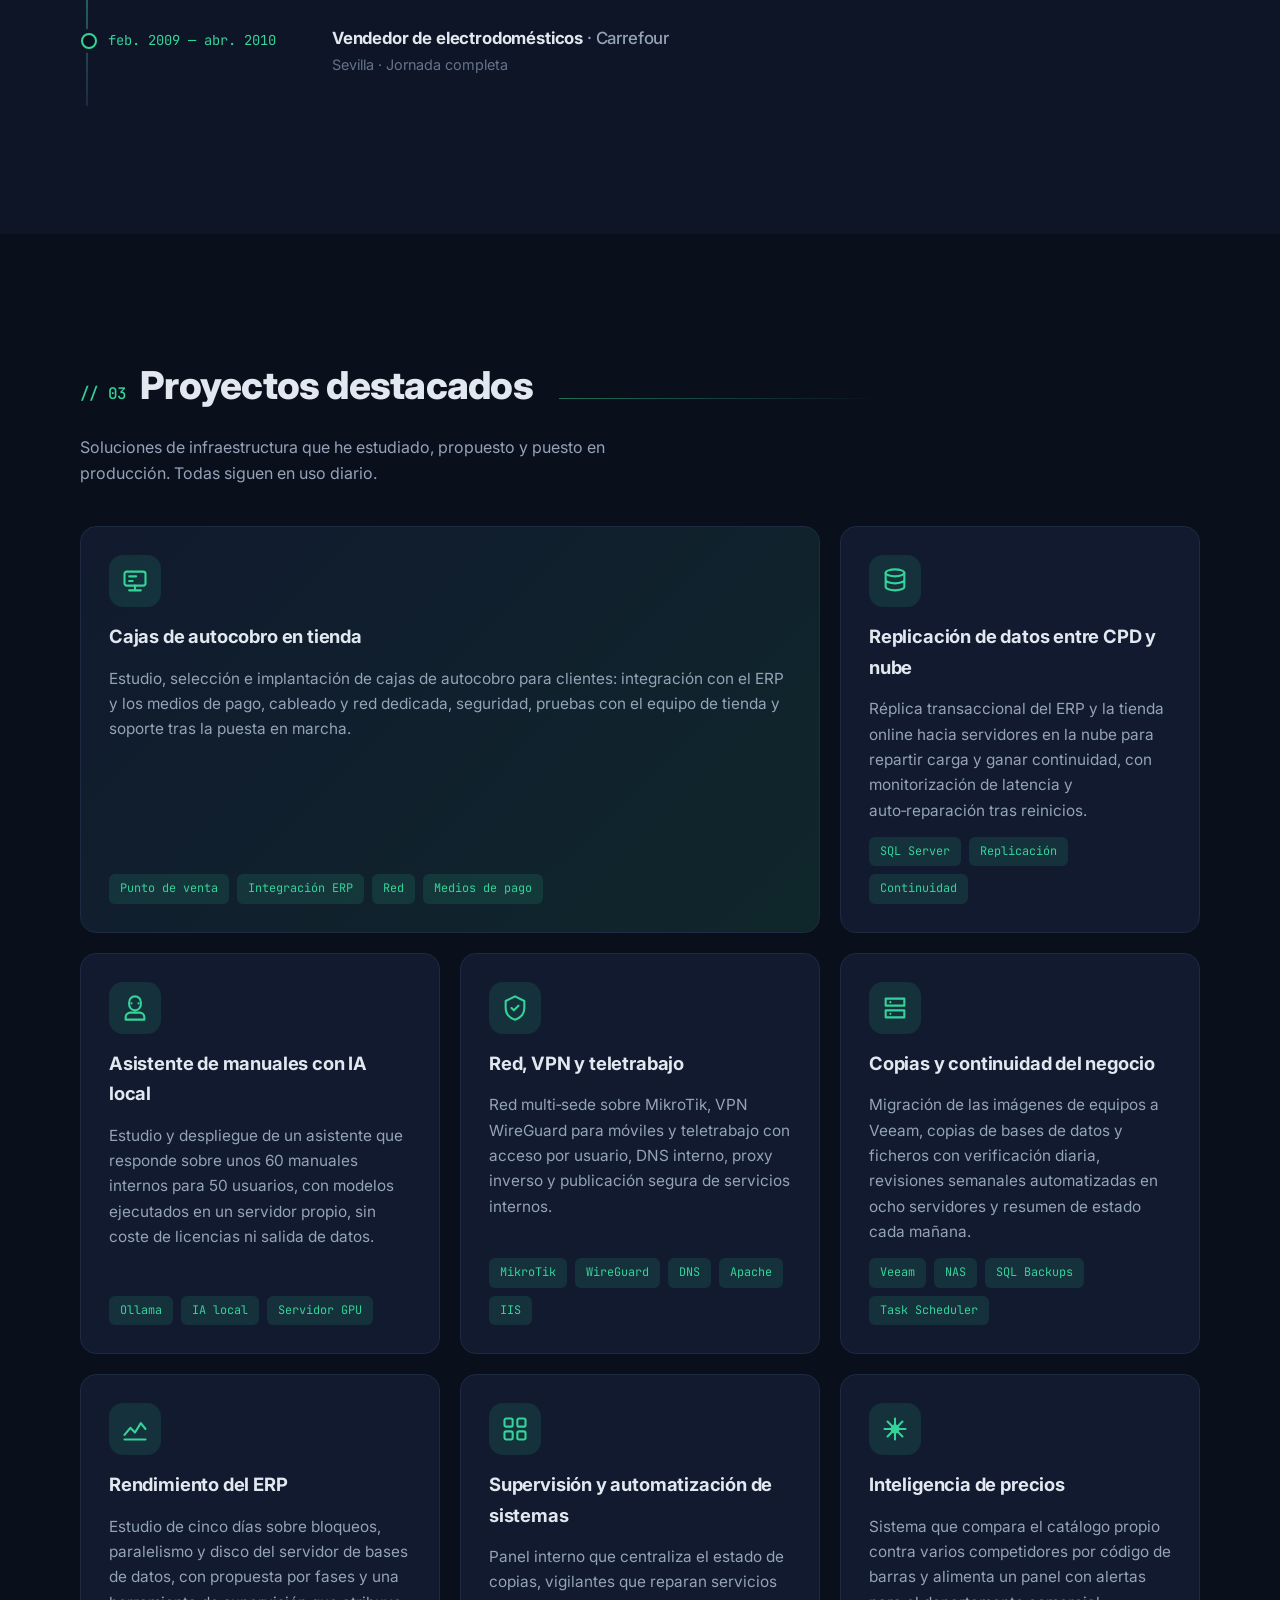
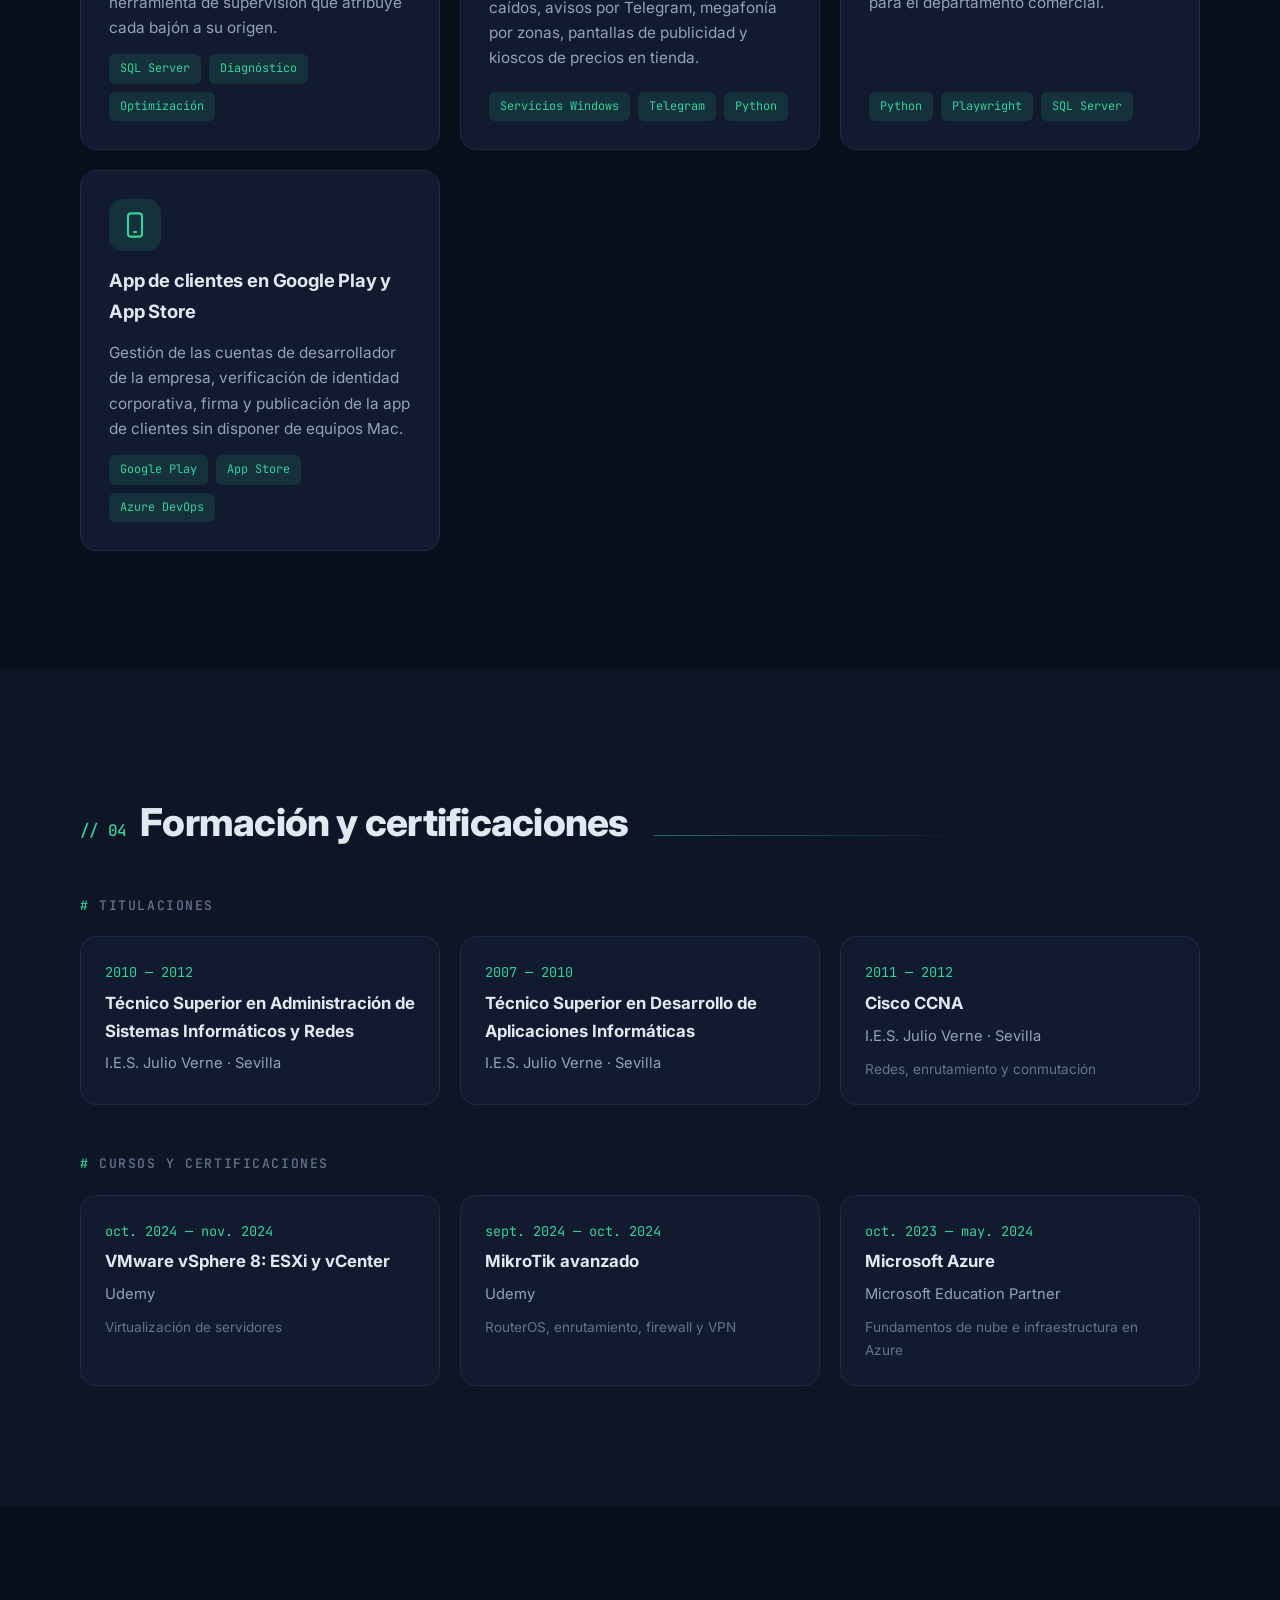
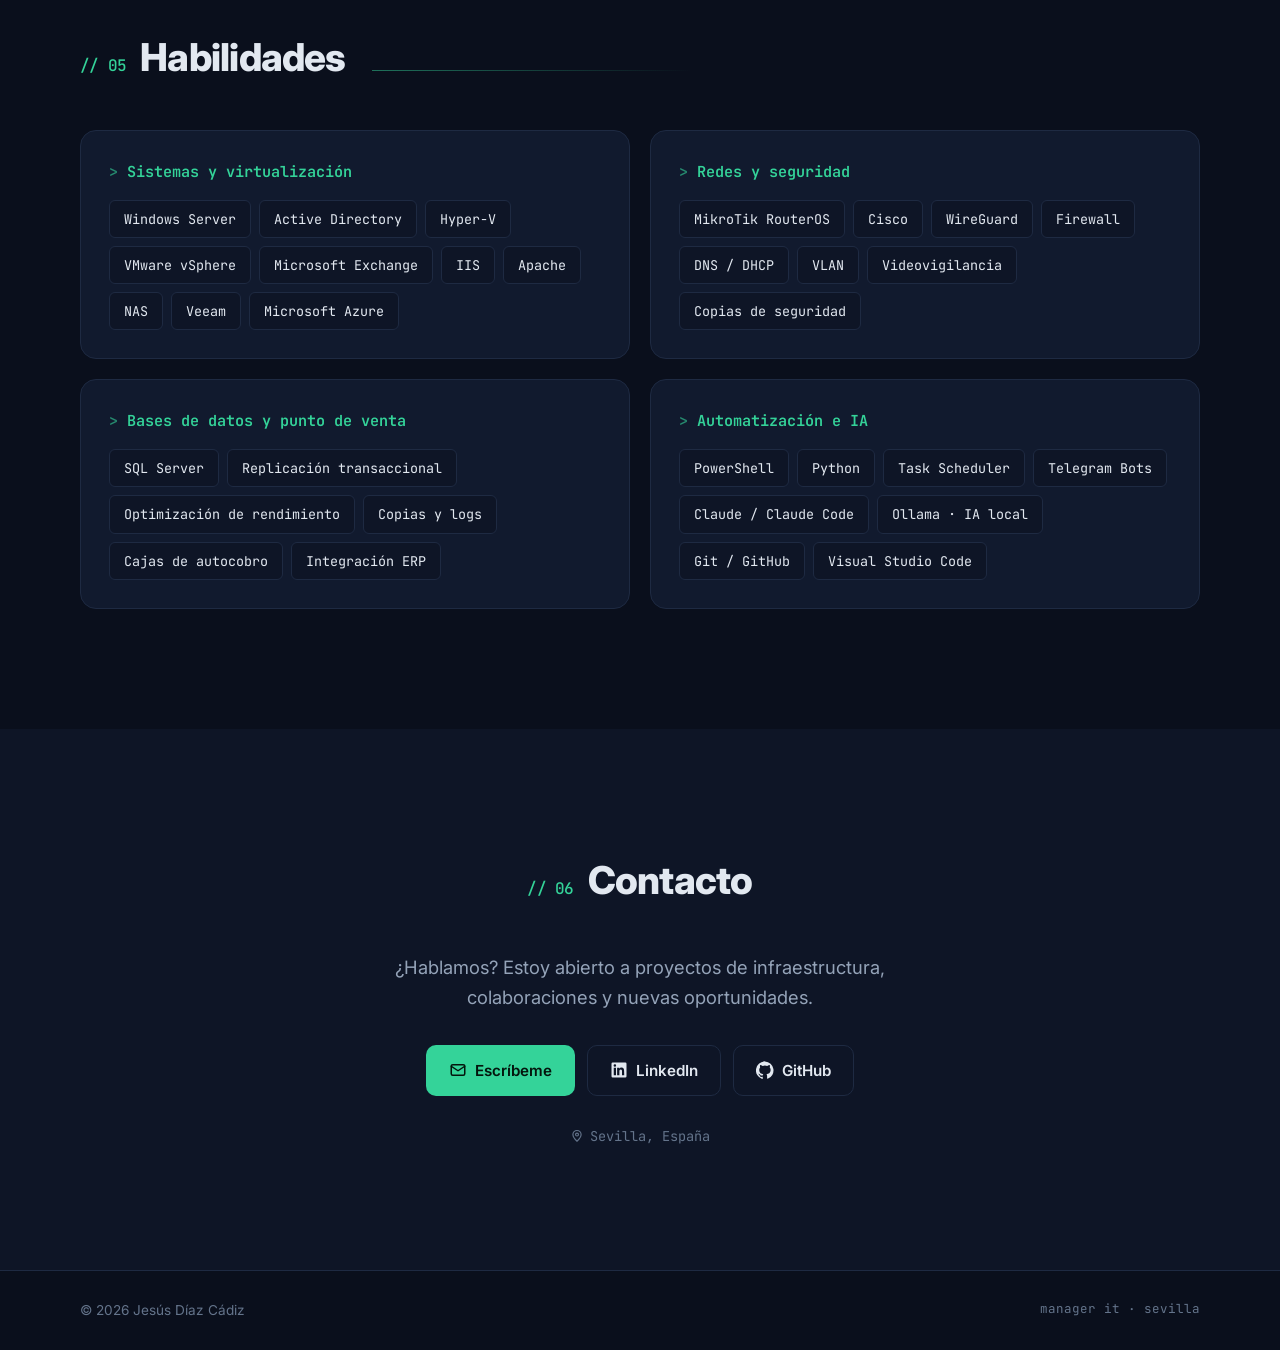
==== commit 8967aa97: "Quitar las notas de los estudios en web y PDF" ====
--- a/index.html
+++ b/index.html
@@ -325,13 +325,11 @@
         <span class="mono formacion__fecha">2010 — 2012</span>
         <h3>Técnico Superior en Administración de Sistemas Informáticos y Redes</h3>
         <p>I.E.S. Julio Verne · Sevilla</p>
-        <p class="formacion__nota">Nota media: <strong>9,4</strong></p>
       </article>
       <article class="formacion__item reveal">
         <span class="mono formacion__fecha">2007 — 2010</span>
         <h3>Técnico Superior en Desarrollo de Aplicaciones Informáticas</h3>
         <p>I.E.S. Julio Verne · Sevilla</p>
-        <p class="formacion__nota">Nota media: <strong>8,7</strong></p>
       </article>
       <article class="formacion__item reveal">
         <span class="mono formacion__fecha">2011 — 2012</span>
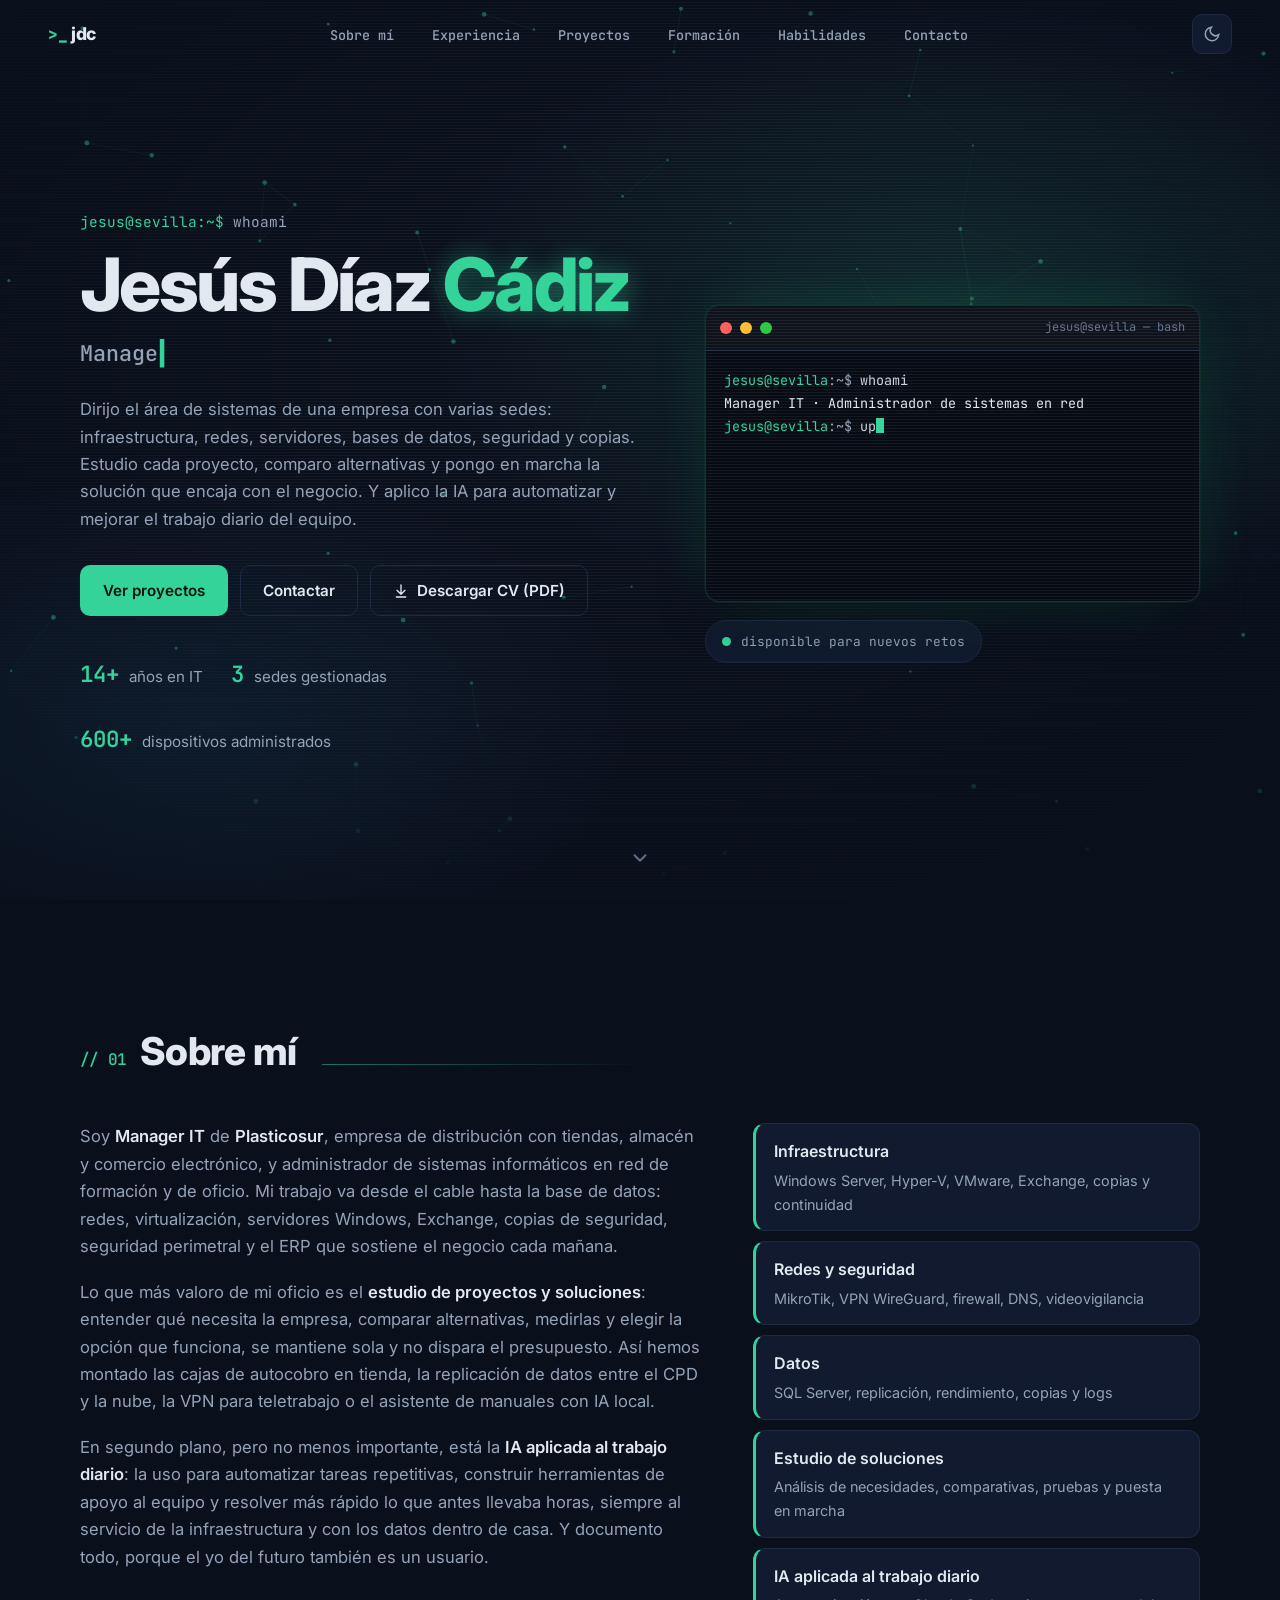
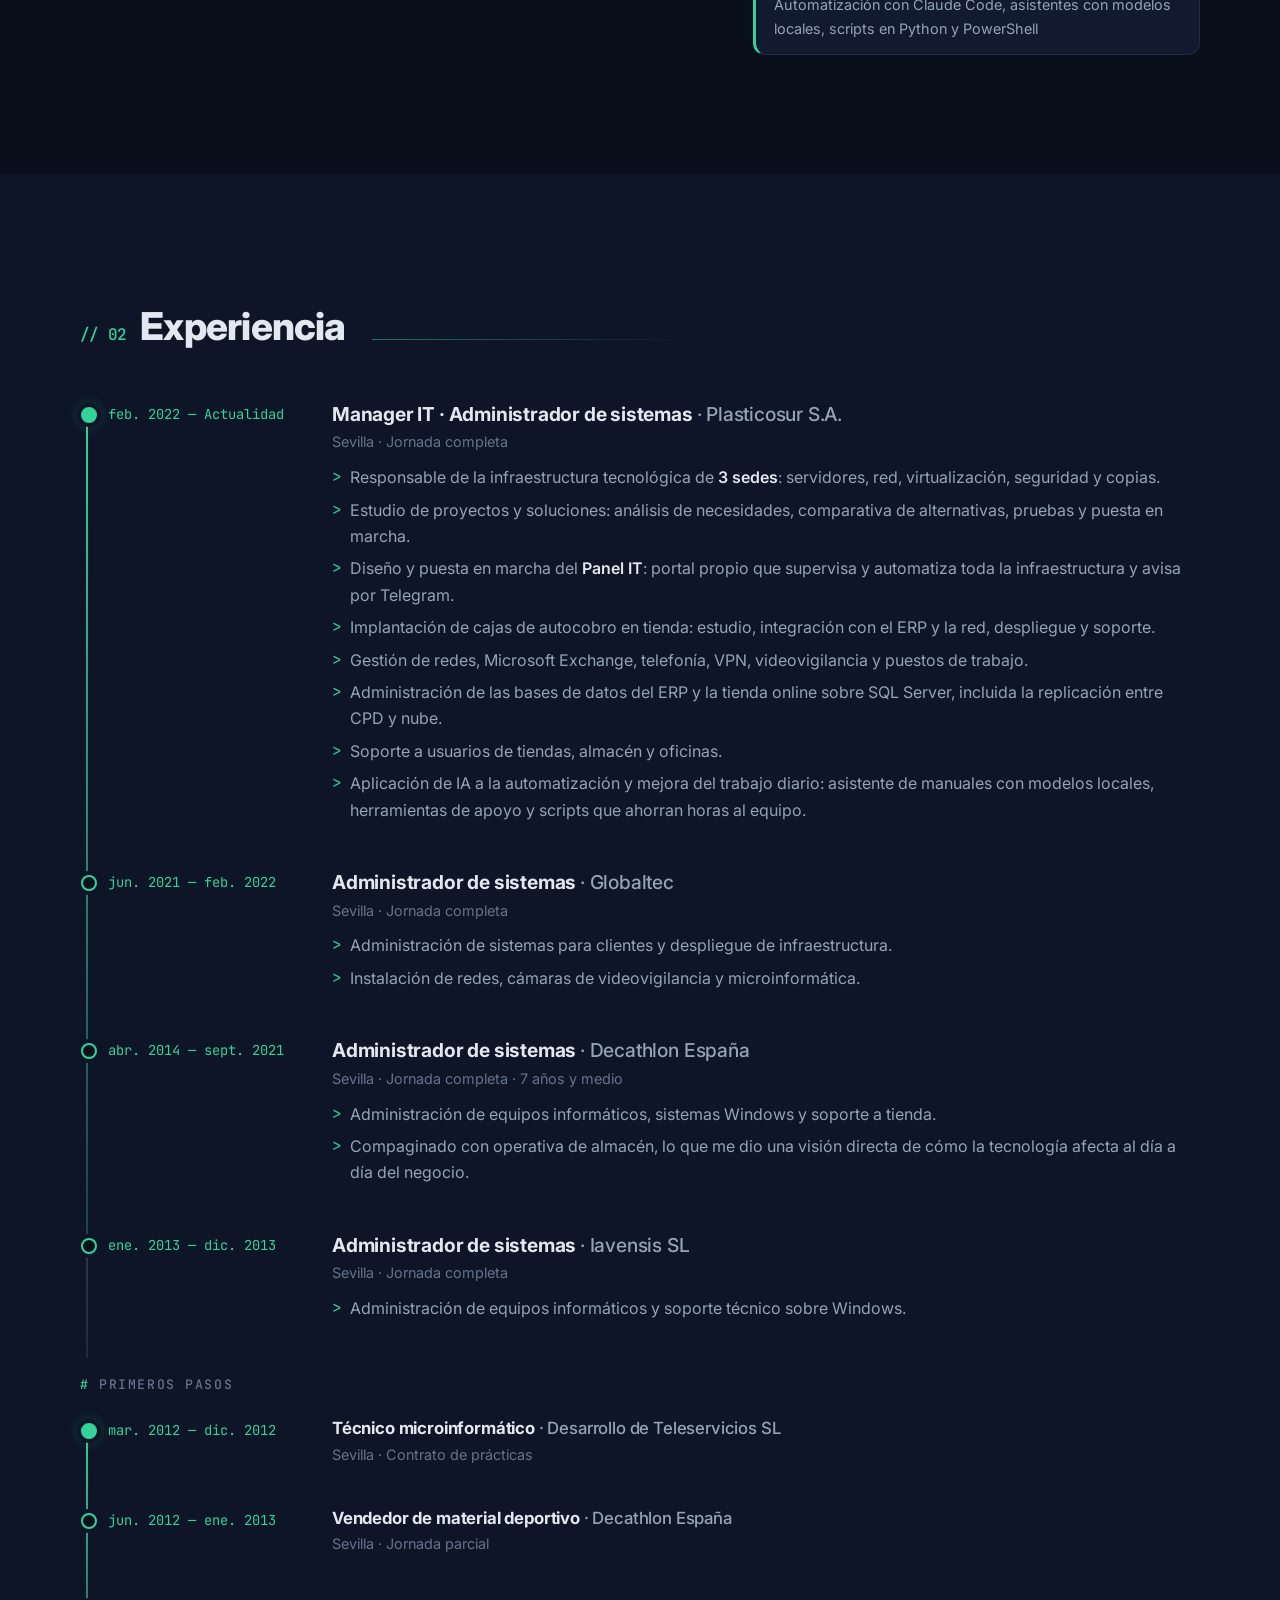
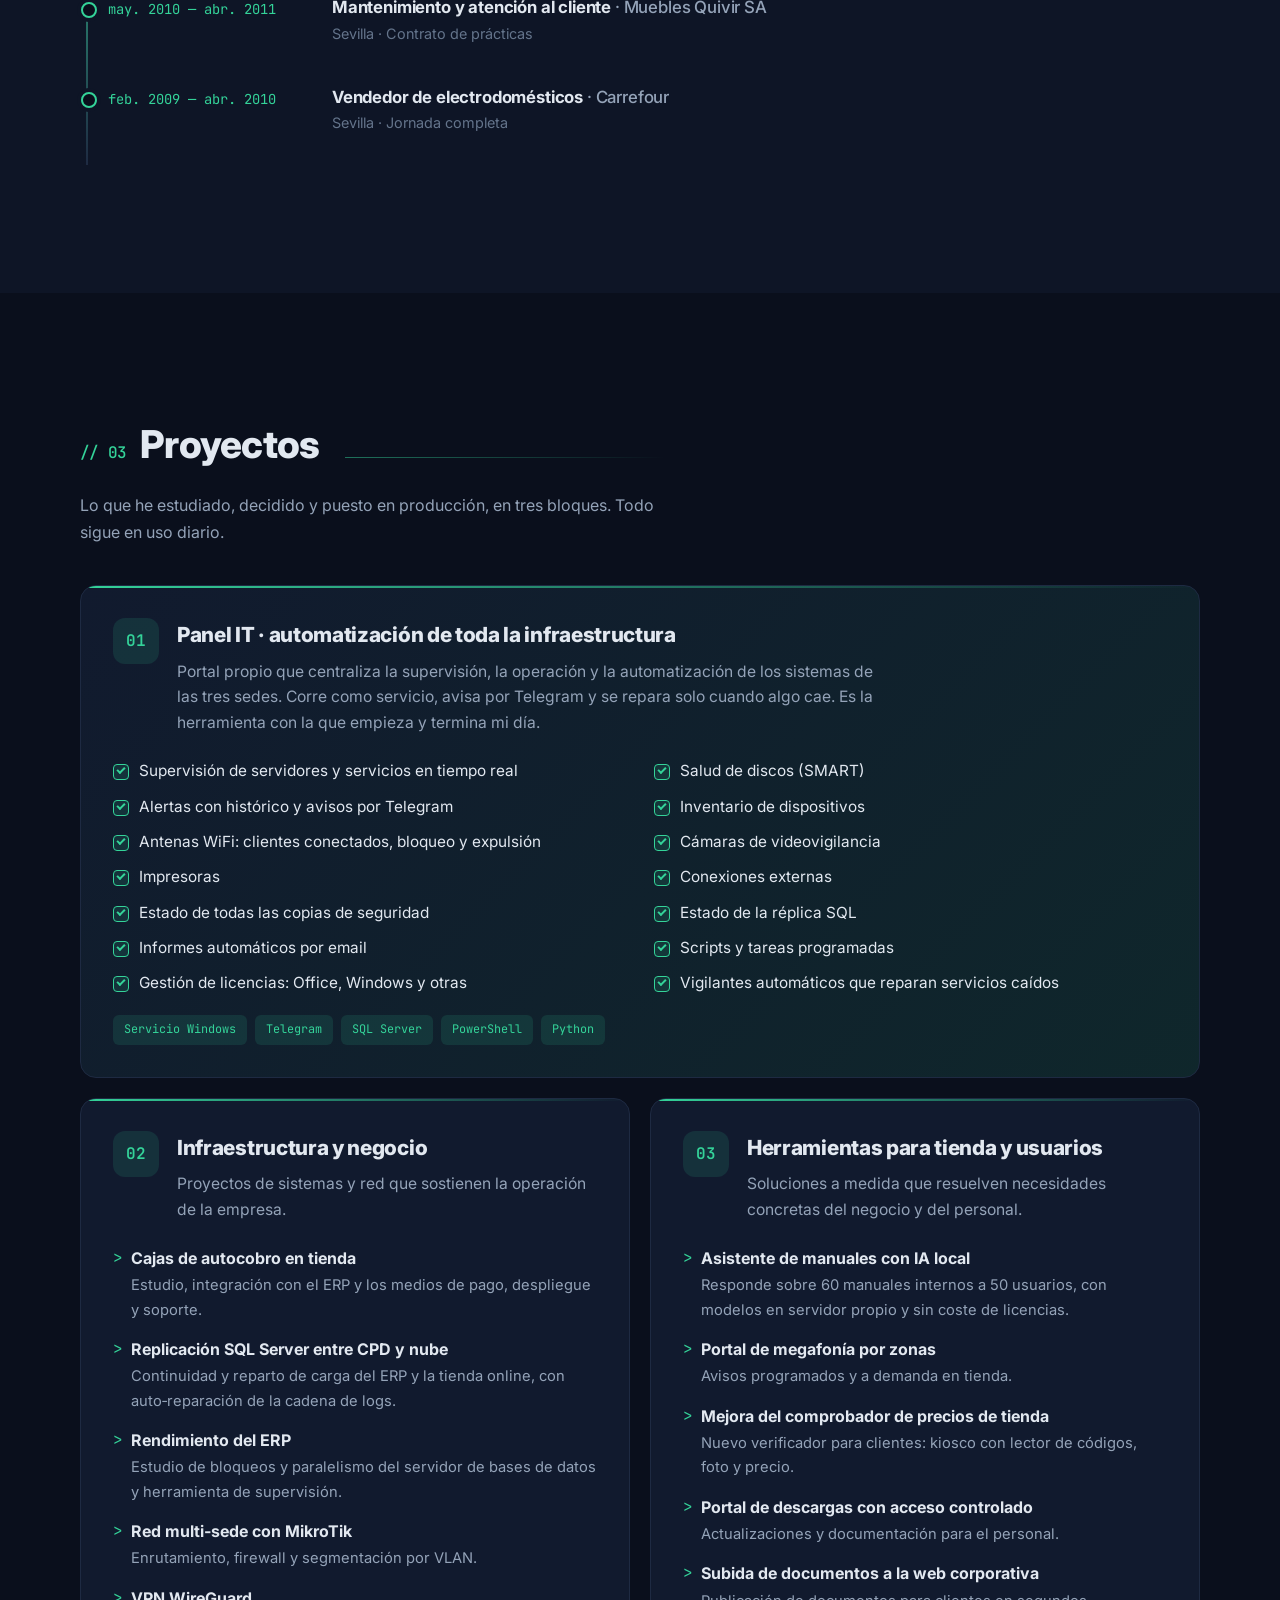
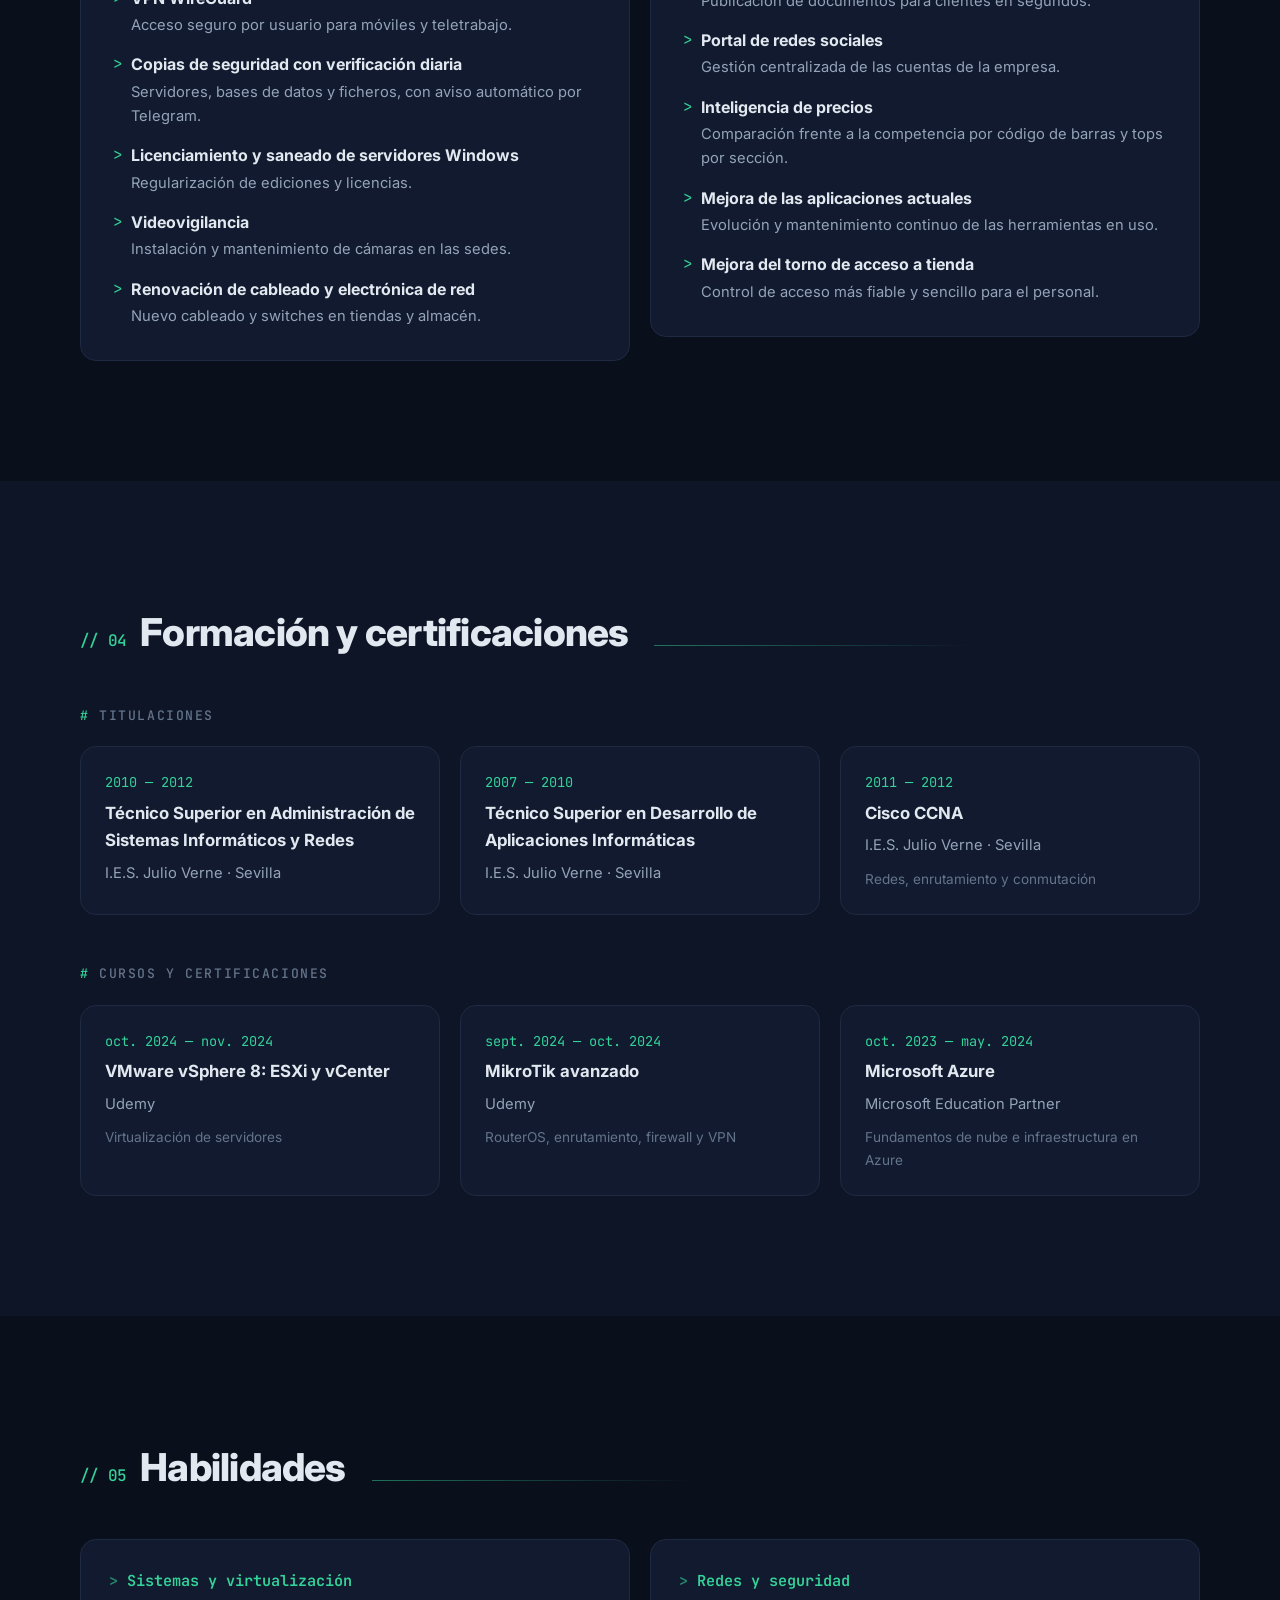
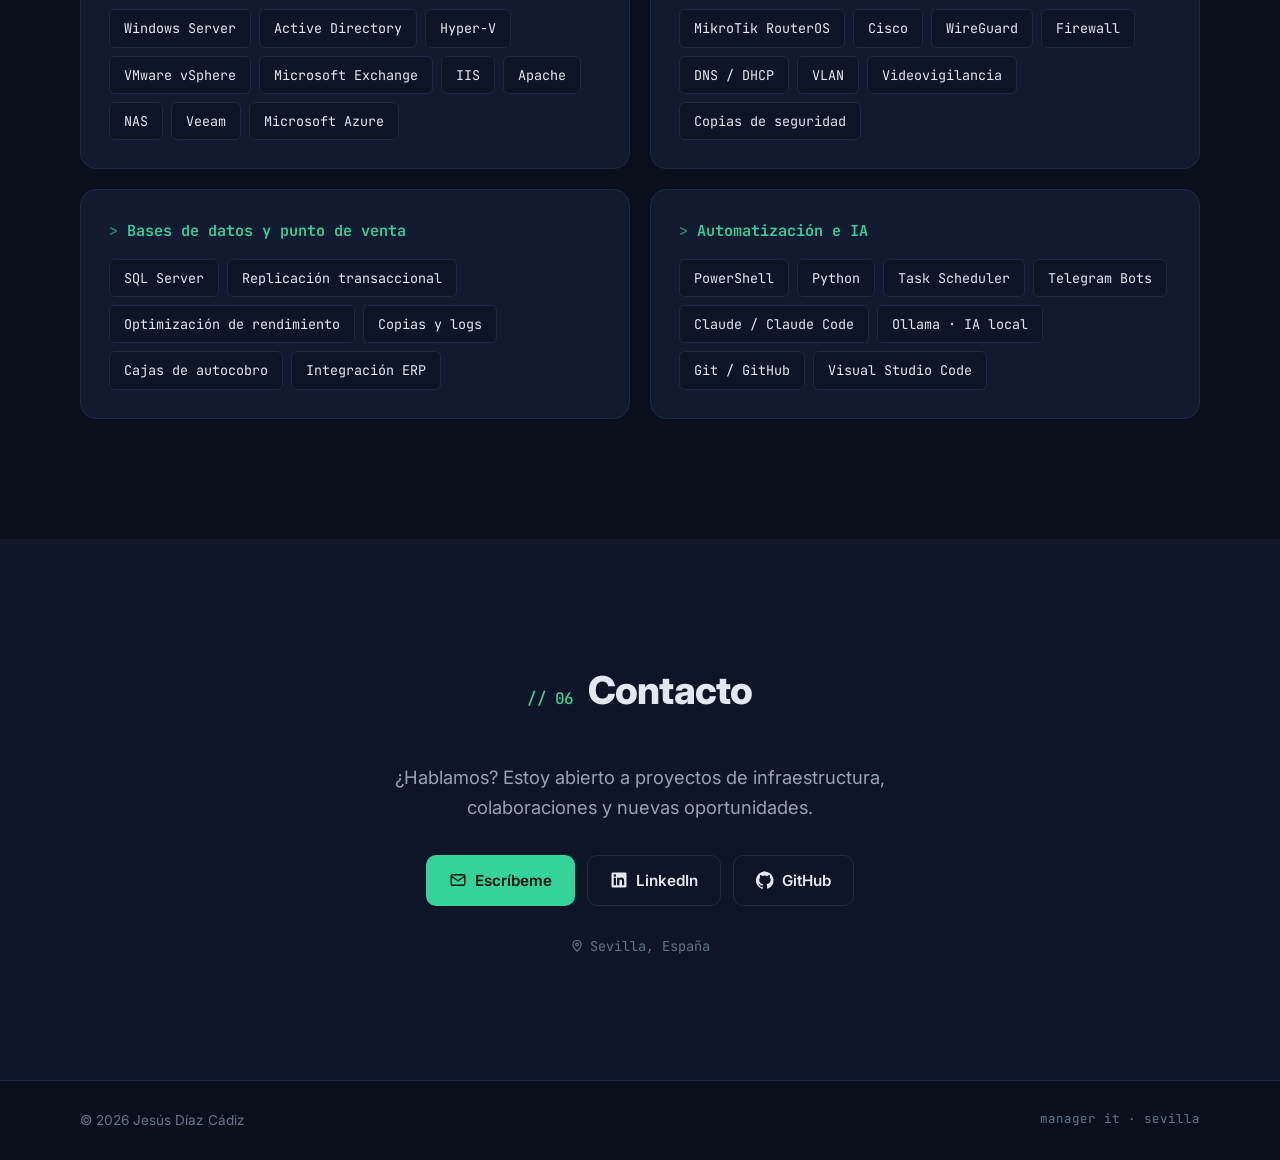
==== commit 56e188ed: "Proyectos en 3 grupos (Panel IT, infraestructura y negocio, herramientas) en web y PDF" ====
--- a/index.html
+++ b/index.html
@@ -142,6 +142,7 @@
           <ul>
             <li>Responsable de la infraestructura tecnológica de <strong>3 sedes</strong>: servidores, red, virtualización, seguridad y copias.</li>
             <li>Estudio de proyectos y soluciones: análisis de necesidades, comparativa de alternativas, pruebas y puesta en marcha.</li>
+            <li>Diseño y puesta en marcha del <strong>Panel IT</strong>: portal propio que supervisa y automatiza toda la infraestructura y avisa por Telegram.</li>
             <li>Implantación de cajas de autocobro en tienda: estudio, integración con el ERP y la red, despliegue y soporte.</li>
             <li>Gestión de redes, Microsoft Exchange, telefonía, VPN, videovigilancia y puestos de trabajo.</li>
             <li>Administración de las bases de datos del ERP y la tienda online sobre SQL Server, incluida la replicación entre CPD y nube.</li>
@@ -225,92 +226,81 @@
 <!-- ===== PROYECTOS ===== -->
 <section class="seccion" id="proyectos">
   <div class="contenedor">
-    <h2 class="seccion__titulo reveal"><span class="mono acento">// 03</span> Proyectos destacados</h2>
-    <p class="seccion__intro reveal">Soluciones de infraestructura que he estudiado, propuesto y puesto en producción. Todas siguen en uso diario.</p>
-
-    <div class="proyectos">
-
-      <article class="proyecto reveal proyecto--destacado">
-        <div class="proyecto__icono">
-          <svg width="28" height="28" viewBox="0 0 24 24" fill="none" stroke="currentColor" stroke-width="1.8" stroke-linecap="round" stroke-linejoin="round"><rect x="3" y="4" width="18" height="12" rx="2"/><path d="M7 20h10M12 16v4M7 8h6M7 12h3"/></svg>
-        </div>
-        <h3>Cajas de autocobro en tienda</h3>
-        <p>Estudio, selección e implantación de cajas de autocobro para clientes: integración con el ERP y los medios de pago, cableado y red dedicada, seguridad, pruebas con el equipo de tienda y soporte tras la puesta en marcha.</p>
-        <ul class="tags"><li>Punto de venta</li><li>Integración ERP</li><li>Red</li><li>Medios de pago</li></ul>
-      </article>
-
-      <article class="proyecto reveal">
-        <div class="proyecto__icono">
-          <svg width="28" height="28" viewBox="0 0 24 24" fill="none" stroke="currentColor" stroke-width="1.8" stroke-linecap="round" stroke-linejoin="round"><ellipse cx="12" cy="5" rx="8" ry="3"/><path d="M4 5v6c0 1.7 3.6 3 8 3s8-1.3 8-3V5M4 11v6c0 1.7 3.6 3 8 3s8-1.3 8-3v-6"/></svg>
-        </div>
-        <h3>Replicación de datos entre CPD y nube</h3>
-        <p>Réplica transaccional del ERP y la tienda online hacia servidores en la nube para repartir carga y ganar continuidad, con monitorización de latencia y auto‑reparación tras reinicios.</p>
-        <ul class="tags"><li>SQL Server</li><li>Replicación</li><li>Continuidad</li></ul>
-      </article>
-
-      <article class="proyecto reveal">
-        <div class="proyecto__icono">
-          <svg width="28" height="28" viewBox="0 0 24 24" fill="none" stroke="currentColor" stroke-width="1.8" stroke-linecap="round" stroke-linejoin="round"><path d="M12 2a5 5 0 0 1 5 5v2a5 5 0 0 1-10 0V7a5 5 0 0 1 5-5zM8 16h8a4 4 0 0 1 4 4v2H4v-2a4 4 0 0 1 4-4z"/><path d="M9 8h.01M15 8h.01"/></svg>
-        </div>
-        <h3>Asistente de manuales con IA local</h3>
-        <p>Estudio y despliegue de un asistente que responde sobre unos 60 manuales internos para 50 usuarios, con modelos ejecutados en un servidor propio, sin coste de licencias ni salida de datos.</p>
-        <ul class="tags"><li>Ollama</li><li>IA local</li><li>Servidor GPU</li></ul>
-      </article>
-
-      <article class="proyecto reveal">
-        <div class="proyecto__icono">
-          <svg width="28" height="28" viewBox="0 0 24 24" fill="none" stroke="currentColor" stroke-width="1.8" stroke-linecap="round" stroke-linejoin="round"><path d="M12 2l8 4v6c0 5-3.5 8.5-8 10-4.5-1.5-8-5-8-10V6z"/><path d="M9 12l2 2 4-4"/></svg>
-        </div>
-        <h3>Red, VPN y teletrabajo</h3>
-        <p>Red multi‑sede sobre MikroTik, VPN WireGuard para móviles y teletrabajo con acceso por usuario, DNS interno, proxy inverso y publicación segura de servicios internos.</p>
-        <ul class="tags"><li>MikroTik</li><li>WireGuard</li><li>DNS</li><li>Apache</li><li>IIS</li></ul>
-      </article>
-
-      <article class="proyecto reveal">
-        <div class="proyecto__icono">
-          <svg width="28" height="28" viewBox="0 0 24 24" fill="none" stroke="currentColor" stroke-width="1.8" stroke-linecap="round" stroke-linejoin="round"><path d="M4 4h16v6H4zM4 14h16v6H4z"/><path d="M8 7h.01M8 17h.01"/></svg>
-        </div>
-        <h3>Copias y continuidad del negocio</h3>
-        <p>Migración de las imágenes de equipos a Veeam, copias de bases de datos y ficheros con verificación diaria, revisiones semanales automatizadas en ocho servidores y resumen de estado cada mañana.</p>
-        <ul class="tags"><li>Veeam</li><li>NAS</li><li>SQL Backups</li><li>Task Scheduler</li></ul>
-      </article>
-
-      <article class="proyecto reveal">
-        <div class="proyecto__icono">
-          <svg width="28" height="28" viewBox="0 0 24 24" fill="none" stroke="currentColor" stroke-width="1.8" stroke-linecap="round" stroke-linejoin="round"><path d="M3 17l5-6 4 4 5-8 4 5"/><path d="M3 21h18"/></svg>
-        </div>
-        <h3>Rendimiento del ERP</h3>
-        <p>Estudio de cinco días sobre bloqueos, paralelismo y disco del servidor de bases de datos, con propuesta por fases y una herramienta de supervisión que atribuye cada bajón a su origen.</p>
-        <ul class="tags"><li>SQL Server</li><li>Diagnóstico</li><li>Optimización</li></ul>
-      </article>
-
-      <article class="proyecto reveal">
-        <div class="proyecto__icono">
-          <svg width="28" height="28" viewBox="0 0 24 24" fill="none" stroke="currentColor" stroke-width="1.8" stroke-linecap="round" stroke-linejoin="round"><rect x="3" y="3" width="7" height="7" rx="1.5"/><rect x="14" y="3" width="7" height="7" rx="1.5"/><rect x="3" y="14" width="7" height="7" rx="1.5"/><rect x="14" y="14" width="7" height="7" rx="1.5"/></svg>
-        </div>
-        <h3>Supervisión y automatización de sistemas</h3>
-        <p>Panel interno que centraliza el estado de copias, vigilantes que reparan servicios caídos, avisos por Telegram, megafonía por zonas, pantallas de publicidad y kioscos de precios en tienda.</p>
-        <ul class="tags"><li>Servicios Windows</li><li>Telegram</li><li>Python</li></ul>
-      </article>
-
-      <article class="proyecto reveal">
-        <div class="proyecto__icono">
-          <svg width="28" height="28" viewBox="0 0 24 24" fill="none" stroke="currentColor" stroke-width="1.8" stroke-linecap="round" stroke-linejoin="round"><path d="M3 12h18M12 3v18M5.6 5.6l12.8 12.8M18.4 5.6L5.6 18.4"/><circle cx="12" cy="12" r="3"/></svg>
-        </div>
-        <h3>Inteligencia de precios</h3>
-        <p>Sistema que compara el catálogo propio contra varios competidores por código de barras y alimenta un panel con alertas para el departamento comercial.</p>
-        <ul class="tags"><li>Python</li><li>Playwright</li><li>SQL Server</li></ul>
-      </article>
-
-      <article class="proyecto reveal">
-        <div class="proyecto__icono">
-          <svg width="28" height="28" viewBox="0 0 24 24" fill="none" stroke="currentColor" stroke-width="1.8" stroke-linecap="round" stroke-linejoin="round"><rect x="6" y="2" width="12" height="20" rx="2.5"/><path d="M11 18h2"/></svg>
-        </div>
-        <h3>App de clientes en Google Play y App Store</h3>
-        <p>Gestión de las cuentas de desarrollador de la empresa, verificación de identidad corporativa, firma y publicación de la app de clientes sin disponer de equipos Mac.</p>
-        <ul class="tags"><li>Google Play</li><li>App Store</li><li>Azure DevOps</li></ul>
-      </article>
-
+    <h2 class="seccion__titulo reveal"><span class="mono acento">// 03</span> Proyectos</h2>
+    <p class="seccion__intro reveal">Lo que he estudiado, decidido y puesto en producción, en tres bloques. Todo sigue en uso diario.</p>
+
+    <!-- Grupo 1: Panel IT -->
+    <article class="grupo grupo--panel reveal">
+      <div class="grupo__cab">
+        <span class="grupo__num mono">01</span>
+        <div>
+          <h3>Panel IT · automatización de toda la infraestructura</h3>
+          <p>Portal propio que centraliza la supervisión, la operación y la automatización de los sistemas de las tres sedes. Corre como servicio, avisa por Telegram y se repara solo cuando algo cae. Es la herramienta con la que empieza y termina mi día.</p>
+        </div>
+      </div>
+      <ul class="modulos">
+        <li>Supervisión de servidores y servicios en tiempo real</li>
+        <li>Salud de discos (SMART)</li>
+        <li>Alertas con histórico y avisos por Telegram</li>
+        <li>Inventario de dispositivos</li>
+        <li>Antenas WiFi: clientes conectados, bloqueo y expulsión</li>
+        <li>Cámaras de videovigilancia</li>
+        <li>Impresoras</li>
+        <li>Conexiones externas</li>
+        <li>Estado de todas las copias de seguridad</li>
+        <li>Estado de la réplica SQL</li>
+        <li>Informes automáticos por email</li>
+        <li>Scripts y tareas programadas</li>
+        <li>Gestión de licencias: Office, Windows y otras</li>
+        <li>Vigilantes automáticos que reparan servicios caídos</li>
+      </ul>
+      <ul class="tags"><li>Servicio Windows</li><li>Telegram</li><li>SQL Server</li><li>PowerShell</li><li>Python</li></ul>
+    </article>
+
+    <div class="grupos">
+      <!-- Grupo 2 -->
+      <article class="grupo reveal">
+        <div class="grupo__cab">
+          <span class="grupo__num mono">02</span>
+          <div>
+            <h3>Infraestructura y negocio</h3>
+            <p>Proyectos de sistemas y red que sostienen la operación de la empresa.</p>
+          </div>
+        </div>
+        <ul class="lista">
+          <li><b>Cajas de autocobro en tienda</b><span>Estudio, integración con el ERP y los medios de pago, despliegue y soporte.</span></li>
+          <li><b>Replicación SQL Server entre CPD y nube</b><span>Continuidad y reparto de carga del ERP y la tienda online, con auto‑reparación de la cadena de logs.</span></li>
+          <li><b>Rendimiento del ERP</b><span>Estudio de bloqueos y paralelismo del servidor de bases de datos y herramienta de supervisión.</span></li>
+          <li><b>Red multi‑sede con MikroTik</b><span>Enrutamiento, firewall y segmentación por VLAN.</span></li>
+          <li><b>VPN WireGuard</b><span>Acceso seguro por usuario para móviles y teletrabajo.</span></li>
+          <li><b>Copias de seguridad con verificación diaria</b><span>Servidores, bases de datos y ficheros, con aviso automático por Telegram.</span></li>
+          <li><b>Licenciamiento y saneado de servidores Windows</b><span>Regularización de ediciones y licencias.</span></li>
+          <li><b>Videovigilancia</b><span>Instalación y mantenimiento de cámaras en las sedes.</span></li>
+          <li><b>Renovación de cableado y electrónica de red</b><span>Nuevo cableado y switches en tiendas y almacén.</span></li>
+        </ul>
+      </article>
+
+      <!-- Grupo 3 -->
+      <article class="grupo reveal">
+        <div class="grupo__cab">
+          <span class="grupo__num mono">03</span>
+          <div>
+            <h3>Herramientas para tienda y usuarios</h3>
+            <p>Soluciones a medida que resuelven necesidades concretas del negocio y del personal.</p>
+          </div>
+        </div>
+        <ul class="lista">
+          <li><b>Asistente de manuales con IA local</b><span>Responde sobre 60 manuales internos a 50 usuarios, con modelos en servidor propio y sin coste de licencias.</span></li>
+          <li><b>Portal de megafonía por zonas</b><span>Avisos programados y a demanda en tienda.</span></li>
+          <li><b>Mejora del comprobador de precios de tienda</b><span>Nuevo verificador para clientes: kiosco con lector de códigos, foto y precio.</span></li>
+          <li><b>Portal de descargas con acceso controlado</b><span>Actualizaciones y documentación para el personal.</span></li>
+          <li><b>Subida de documentos a la web corporativa</b><span>Publicación de documentos para clientes en segundos.</span></li>
+          <li><b>Portal de redes sociales</b><span>Gestión centralizada de las cuentas de la empresa.</span></li>
+          <li><b>Inteligencia de precios</b><span>Comparación frente a la competencia por código de barras y tops por sección.</span></li>
+          <li><b>Mejora de las aplicaciones actuales</b><span>Evolución y mantenimiento continuo de las herramientas en uso.</span></li>
+          <li><b>Mejora del torno de acceso a tienda</b><span>Control de acceso más fiable y sencillo para el personal.</span></li>
+        </ul>
+      </article>
     </div>
   </div>
 </section>
--- a/css/estilo.css
+++ b/css/estilo.css
@@ -273,26 +273,40 @@
 .timeline--compacta .timeline__item { padding-bottom: 28px; }
 .timeline--compacta .timeline__cuerpo h3 { font-size: 1.05rem; }
 
-/* ---------- Proyectos ---------- */
-.proyectos { display: grid; grid-template-columns: repeat(3, 1fr); gap: 20px; }
-.proyecto {
+/* ---------- Proyectos (3 grupos) ---------- */
+.grupo {
   background: var(--tarjeta); border: 1px solid var(--borde); border-radius: var(--radio);
-  padding: 28px; display: flex; flex-direction: column; gap: 14px; position: relative; overflow: hidden;
-  transition: transform .25s, border-color .25s, box-shadow .25s;
-}
-.proyecto::before {
+  padding: 32px; position: relative; overflow: hidden; transition: border-color .25s, box-shadow .25s;
+}
+.grupo:hover { border-color: var(--acento); box-shadow: var(--sombra); }
+.grupo::before {
   content: ''; position: absolute; inset: 0 0 auto 0; height: 2px;
-  background: linear-gradient(90deg, var(--acento), transparent); opacity: 0; transition: opacity .25s;
-}
-.proyecto:hover { transform: translateY(-6px); border-color: var(--acento); box-shadow: var(--sombra); }
-.proyecto:hover::before { opacity: 1; }
-.proyecto--destacado { grid-column: span 2; background: linear-gradient(135deg, var(--tarjeta), var(--acento-suave)); }
-.proyecto__icono {
-  width: 52px; height: 52px; border-radius: 14px; display: grid; place-items: center;
-  background: var(--acento-suave); color: var(--acento);
-}
-.proyecto h3 { font-size: 1.15rem; font-weight: 700; letter-spacing: -.01em; }
-.proyecto p { color: var(--texto-2); font-size: .96rem; flex: 1; }
+  background: linear-gradient(90deg, var(--acento), transparent);
+}
+.grupo--panel { background: linear-gradient(135deg, var(--tarjeta), var(--acento-suave)); margin-bottom: 20px; }
+.grupo__cab { display: flex; gap: 18px; align-items: flex-start; margin-bottom: 22px; }
+.grupo__num {
+  flex: none; width: 46px; height: 46px; border-radius: 12px; display: grid; place-items: center;
+  background: var(--acento-suave); color: var(--acento); font-weight: 600; font-size: 1rem;
+}
+.grupo h3 { font-size: 1.3rem; font-weight: 800; letter-spacing: -.015em; margin-bottom: 6px; }
+.grupo__cab p { color: var(--texto-2); font-size: .98rem; max-width: 70ch; }
+.modulos { display: grid; grid-template-columns: repeat(2, 1fr); gap: 10px 28px; margin-bottom: 20px; }
+.modulos li { position: relative; padding-left: 26px; color: var(--texto); font-size: .96rem; }
+.modulos li::before {
+  content: ''; position: absolute; left: 0; top: 6px; width: 14px; height: 14px; border-radius: 4px;
+  background: var(--acento-suave); border: 1px solid var(--acento);
+}
+.modulos li::after {
+  content: ''; position: absolute; left: 4px; top: 9px; width: 6px; height: 3px;
+  border-left: 2px solid var(--acento); border-bottom: 2px solid var(--acento); transform: rotate(-45deg);
+}
+.grupos { display: grid; grid-template-columns: repeat(2, 1fr); gap: 20px; align-items: start; }
+.lista { display: grid; gap: 14px; }
+.lista li { position: relative; padding-left: 18px; display: grid; gap: 2px; }
+.lista li::before { content: '>'; font-family: var(--mono); position: absolute; left: 0; top: 0; color: var(--acento); }
+.lista b { font-weight: 700; font-size: 1rem; }
+.lista span { color: var(--texto-2); font-size: .92rem; }
 .tags { display: flex; flex-wrap: wrap; gap: 8px; }
 .tags li {
   font-family: var(--mono); font-size: .74rem; padding: 4px 10px; border-radius: 6px;
@@ -334,9 +348,9 @@
 /* ---------- Animación de aparición ---------- */
 .reveal { opacity: 0; transform: translateY(24px); transition: opacity .7s ease, transform .7s ease; }
 .reveal.visible { opacity: 1; transform: none; }
-.proyectos .reveal:nth-child(2), .formacion .reveal:nth-child(2), .habilidades .reveal:nth-child(2) { transition-delay: .08s; }
-.proyectos .reveal:nth-child(3), .formacion .reveal:nth-child(3), .habilidades .reveal:nth-child(3) { transition-delay: .16s; }
-.proyectos .reveal:nth-child(4), .habilidades .reveal:nth-child(4) { transition-delay: .24s; }
+.formacion .reveal:nth-child(2), .habilidades .reveal:nth-child(2) { transition-delay: .08s; }
+.formacion .reveal:nth-child(3), .habilidades .reveal:nth-child(3) { transition-delay: .16s; }
+.habilidades .reveal:nth-child(4) { transition-delay: .24s; }
 @media (prefers-reduced-motion: reduce) {
   .reveal, .entrada { opacity: 1; transform: none; transition: none; animation: none; }
   .punto, .hero__scroll, .cursor::after, .terminal__cuerpo .cur { animation: none; }
@@ -348,7 +362,6 @@
   .hero__grid { grid-template-columns: 1fr; padding-block: 48px; gap: 40px; }
   .hero__lateral { max-width: 560px; width: 100%; margin-inline: auto; }
   .sobre { grid-template-columns: 1fr; }
-  .proyectos { grid-template-columns: repeat(2, 1fr); }
   .formacion { grid-template-columns: repeat(2, 1fr); }
 }
 @media (max-width: 720px) {
@@ -364,8 +377,8 @@
   .entrada--der { transform: translateX(24px); }
   .terminal__cuerpo { min-height: 200px; font-size: .78rem; }
   .timeline__item { grid-template-columns: 1fr; gap: 6px; }
-  .proyectos, .formacion, .habilidades { grid-template-columns: 1fr; }
-  .proyecto--destacado { grid-column: auto; }
+  .formacion, .habilidades, .grupos, .modulos { grid-template-columns: 1fr; }
+  .grupo { padding: 22px; }
   .seccion__titulo::after { display: none; }
   .hero__datos { gap: 16px; font-size: .88rem; }
 }
@@ -384,13 +397,10 @@
   .seccion { padding-block: 18px; break-inside: avoid; }
   .seccion__titulo { font-size: 15pt; margin-bottom: 14px; }
   .sobre { grid-template-columns: 1fr 200px; gap: 16px; }
-  .proyectos, .formacion { grid-template-columns: repeat(2, 1fr); gap: 10px; }
+  .formacion { grid-template-columns: repeat(2, 1fr); gap: 10px; }
   .habilidades { grid-template-columns: repeat(2, 1fr); gap: 10px; }
-  .proyecto, .formacion__item, .habilidad, .sobre__claves li { padding: 12px; break-inside: avoid; box-shadow: none; }
-  .proyecto--destacado { grid-column: span 2; }
-  .proyecto__icono { display: none; }
-  .proyecto h3 { font-size: 11.5pt; }
-  .proyecto p, .formacion__item p, .timeline__cuerpo ul { font-size: 10pt; }
+  .grupo, .formacion__item, .habilidad, .sobre__claves li { padding: 12px; break-inside: avoid; box-shadow: none; }
+  .formacion__item p, .timeline__cuerpo ul, .lista span { font-size: 10pt; }
   .timeline__item { padding-bottom: 14px; break-inside: avoid; }
   .contacto__enlaces .btn { border: 1px solid #ccc; color: #111; background: none; }
   .contacto__enlaces a[href]::after { content: ' ' attr(href); font-size: 8pt; color: #555; }
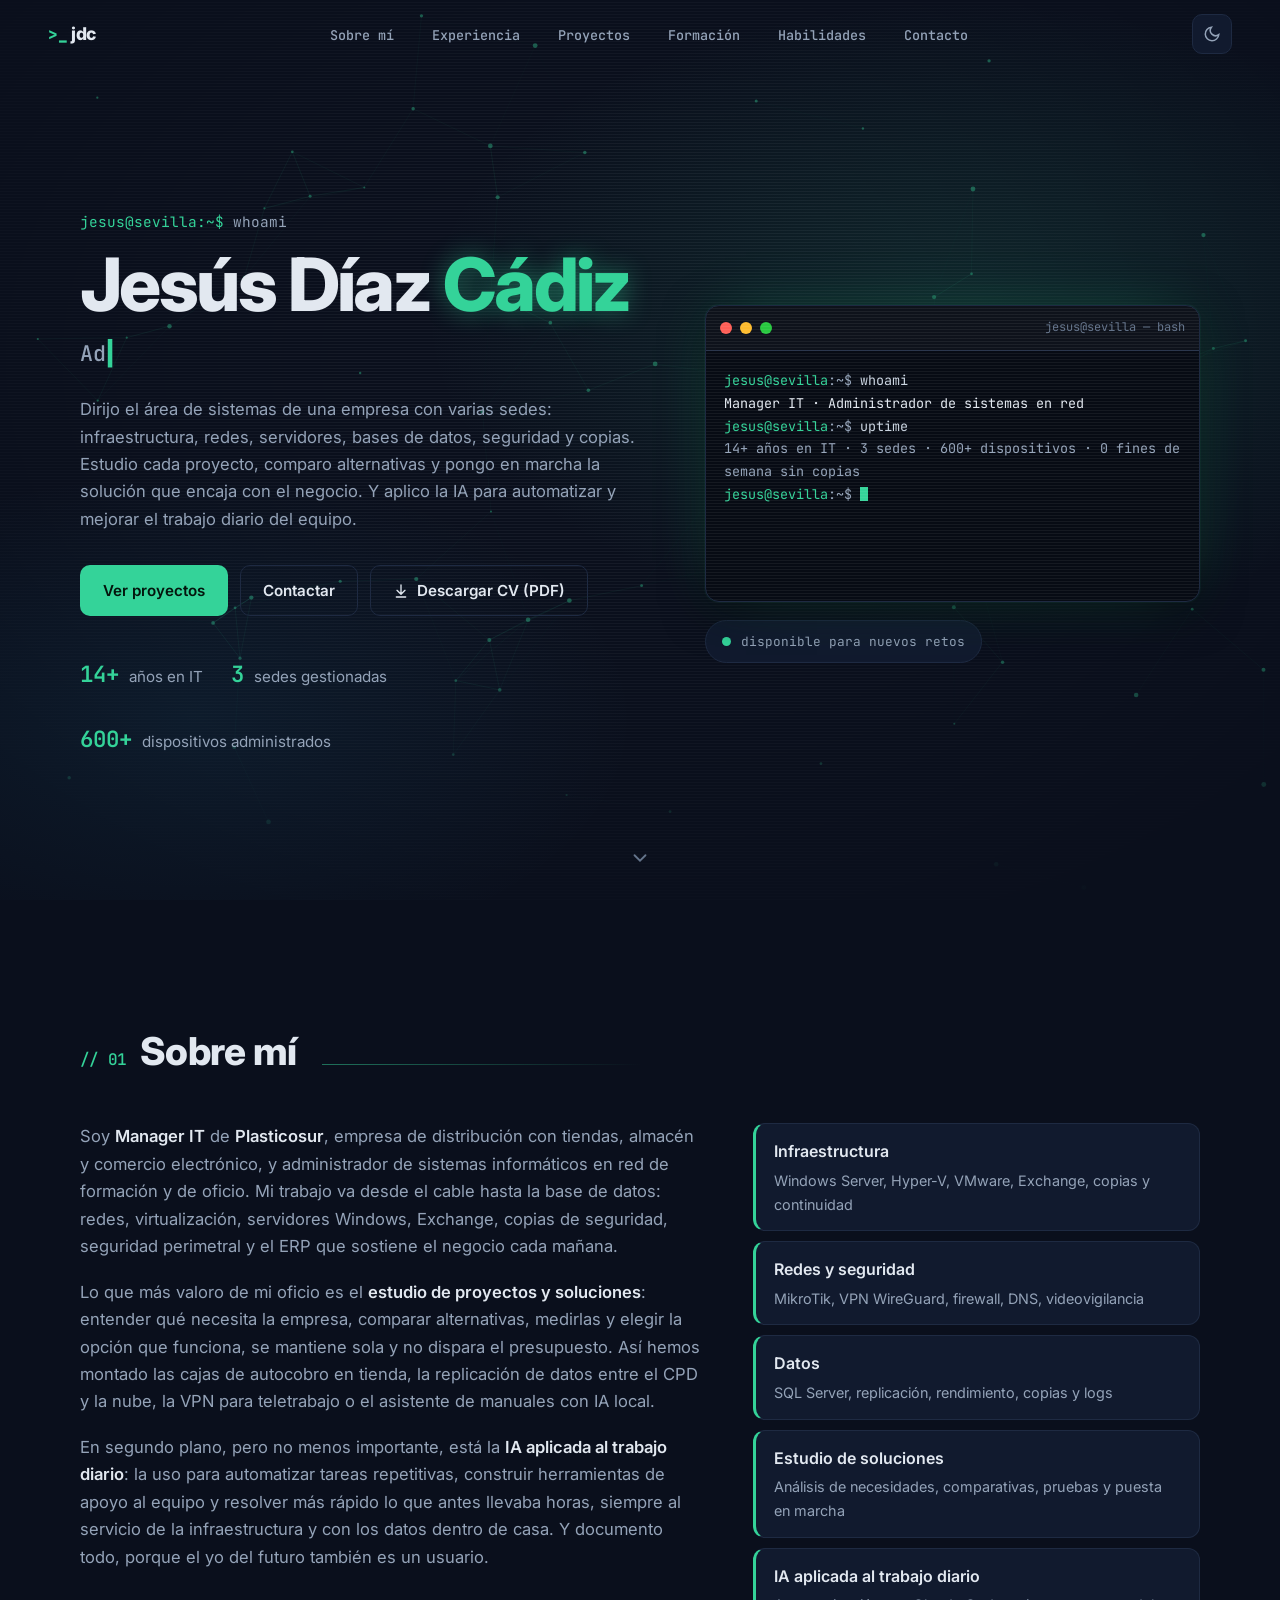
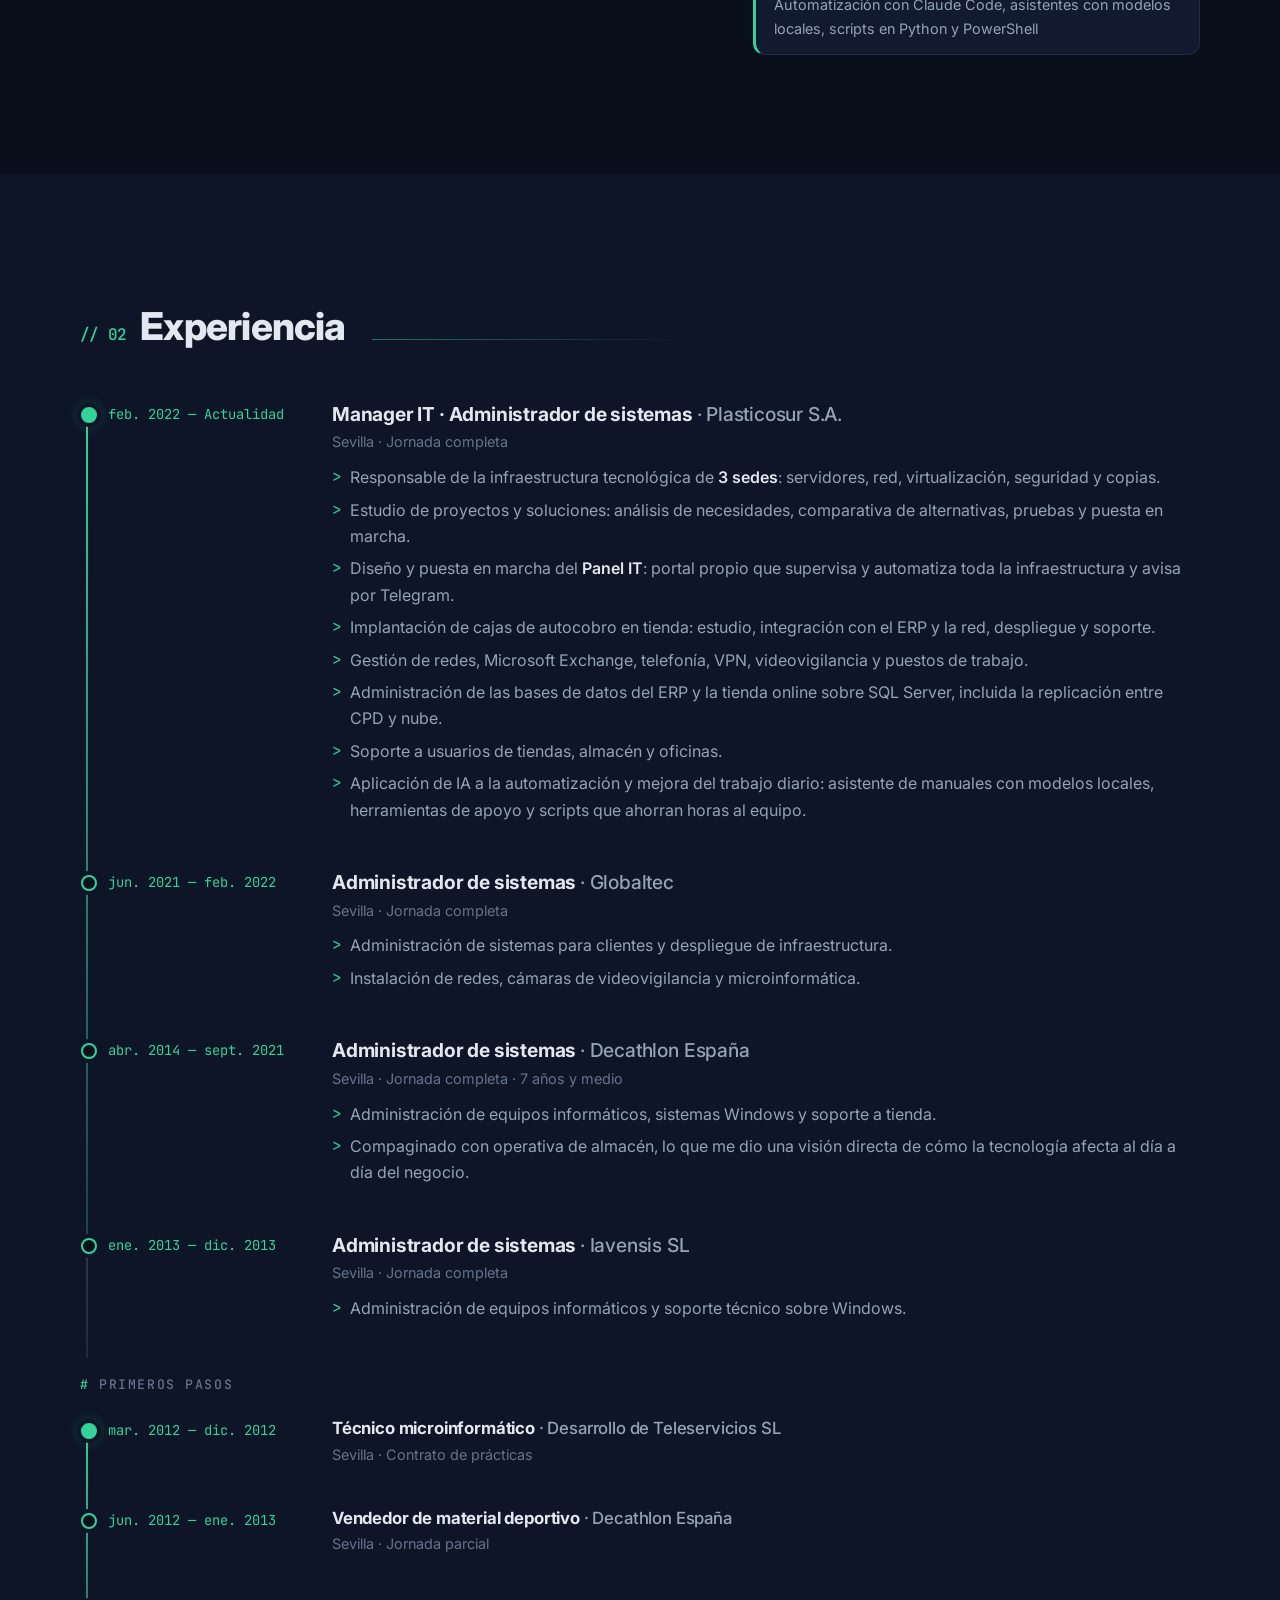
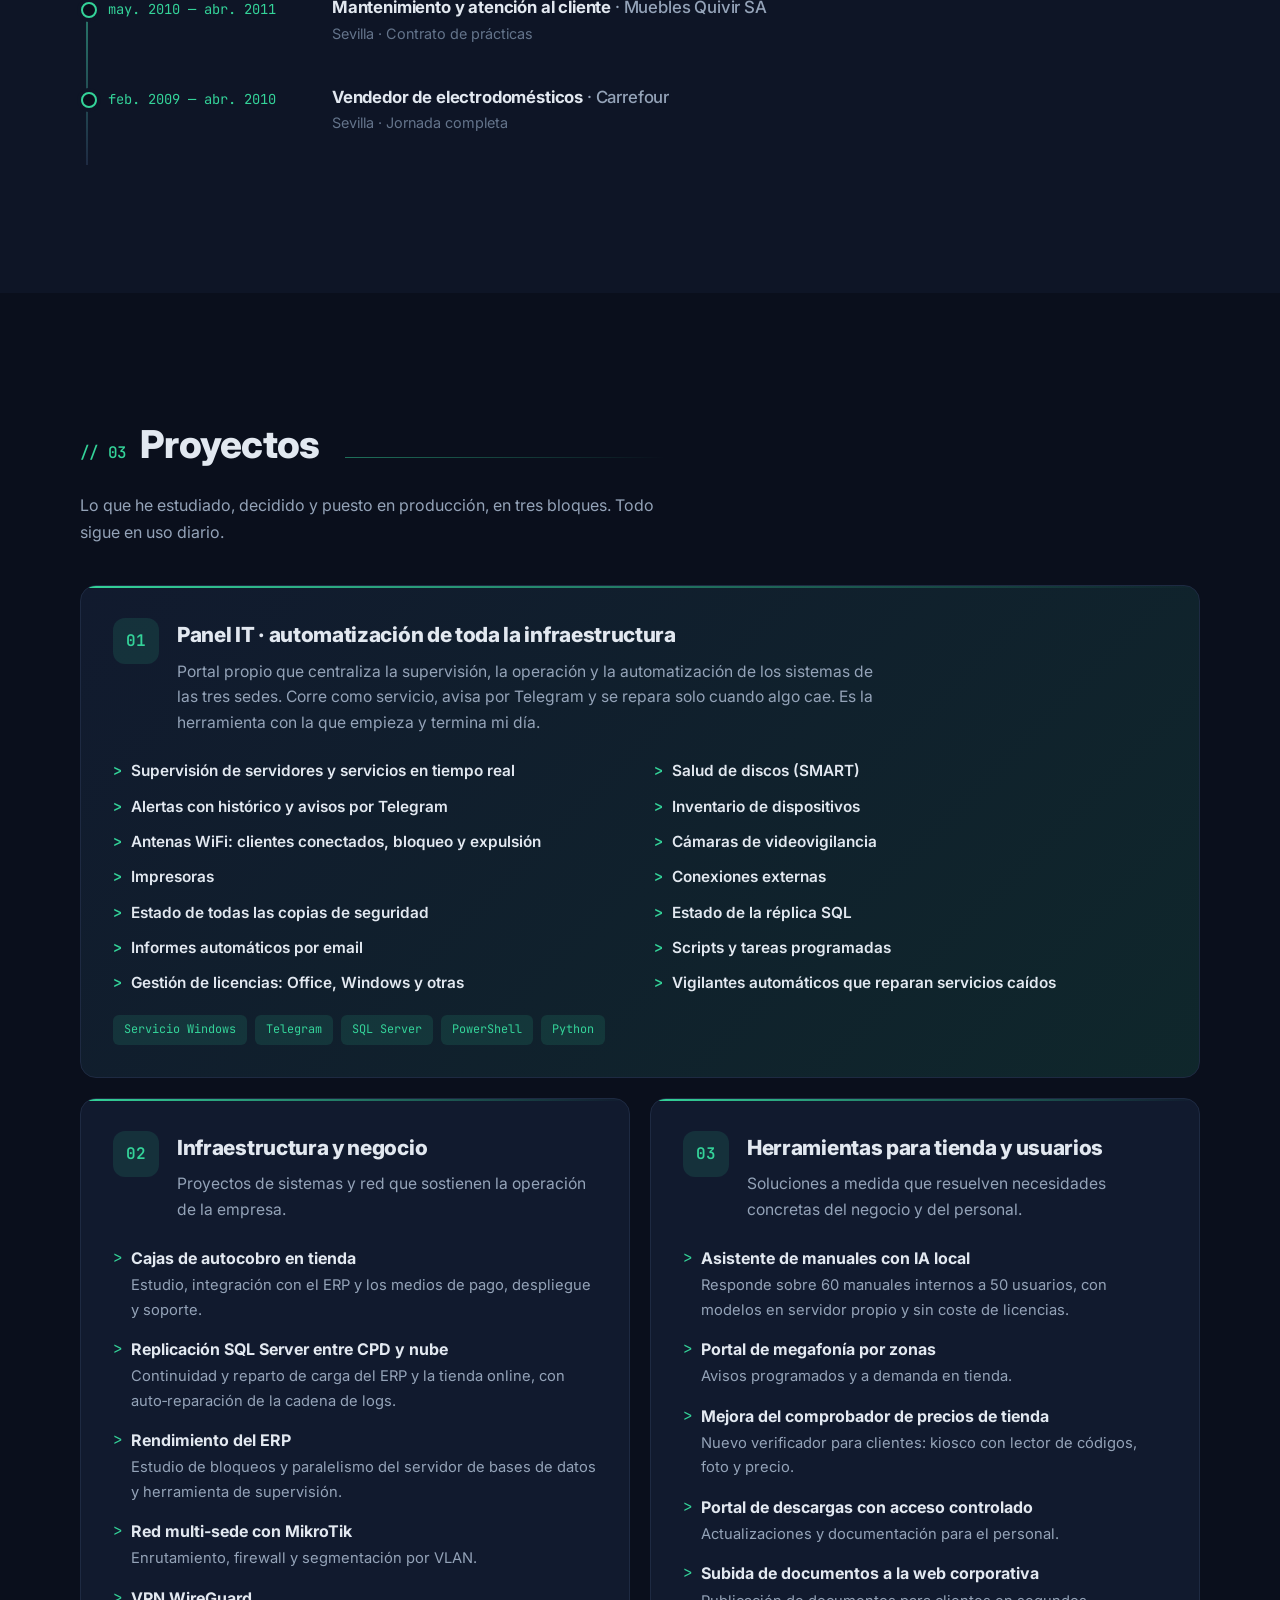
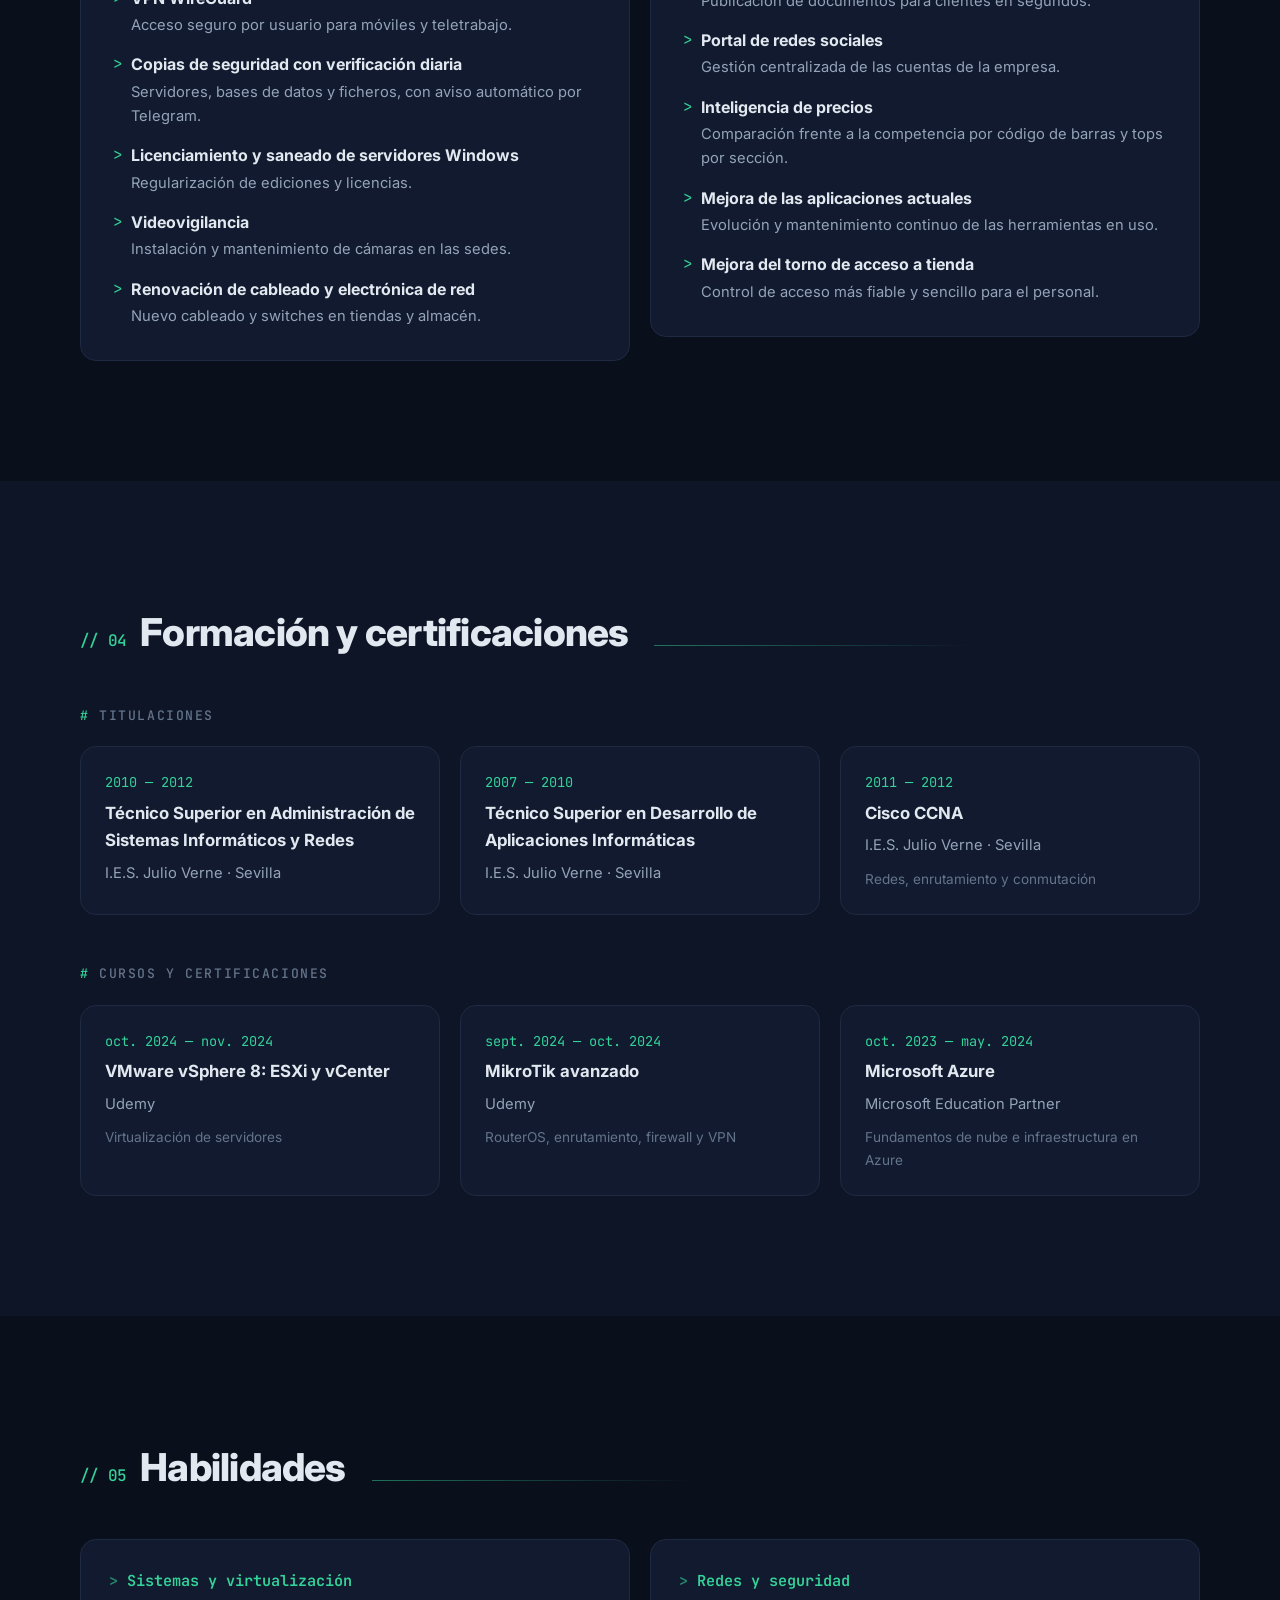
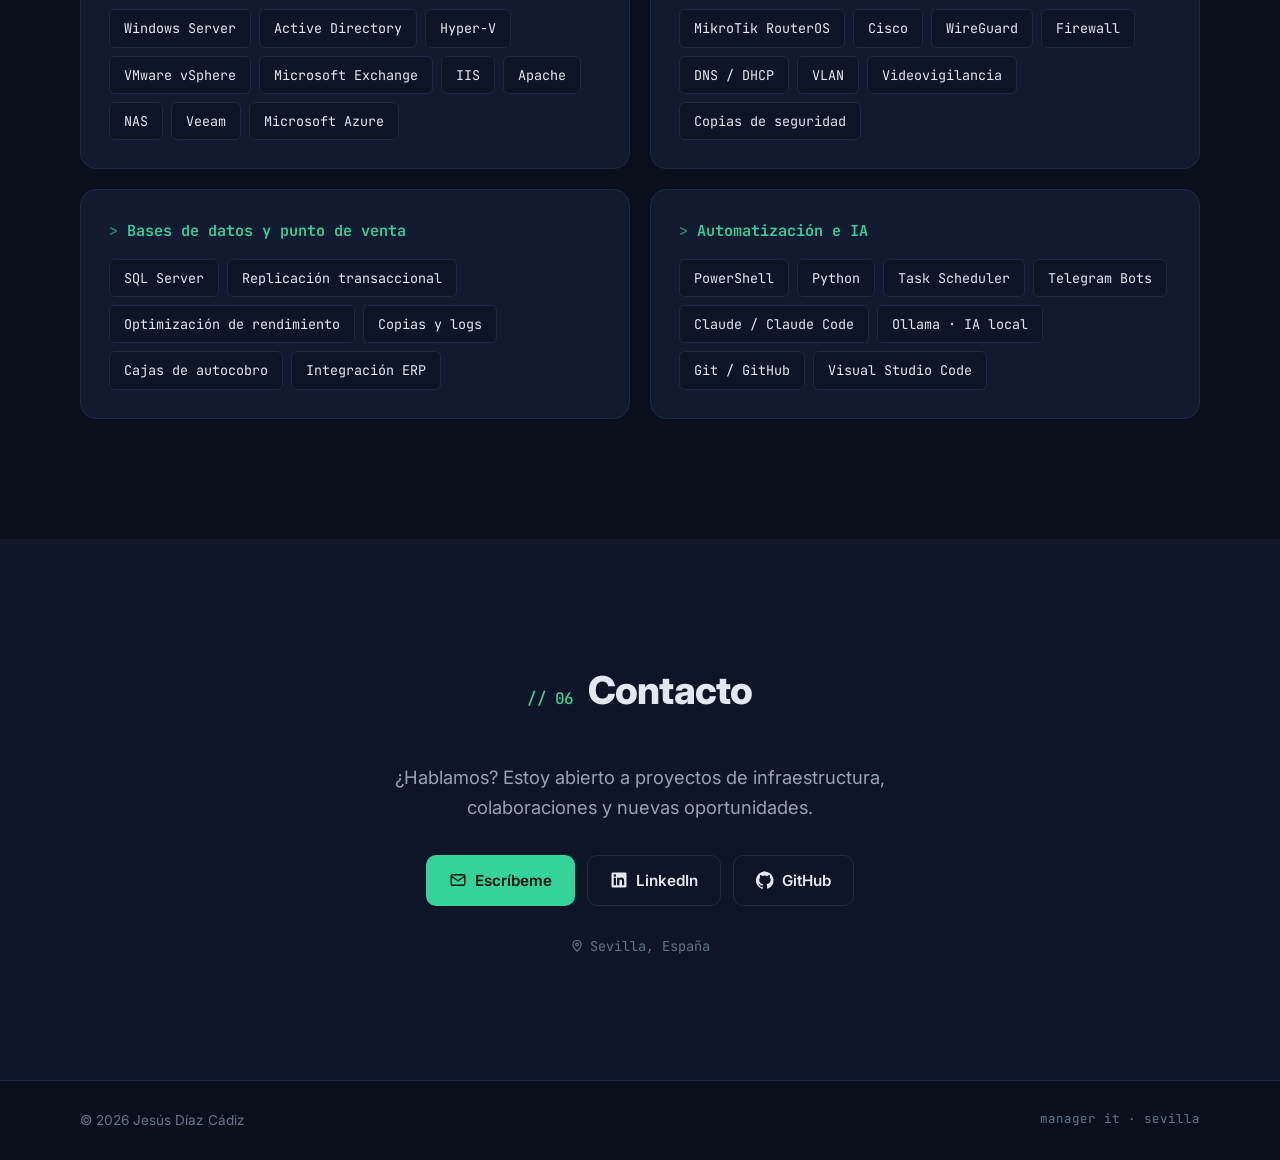
==== commit 3487f80b: "Proyectos: mismo estilo de lista en los tres bloques (web y PDF)" ====
--- a/index.html
+++ b/index.html
@@ -238,7 +238,7 @@
           <p>Portal propio que centraliza la supervisión, la operación y la automatización de los sistemas de las tres sedes. Corre como servicio, avisa por Telegram y se repara solo cuando algo cae. Es la herramienta con la que empieza y termina mi día.</p>
         </div>
       </div>
-      <ul class="modulos">
+      <ul class="lista lista--simple">
         <li>Supervisión de servidores y servicios en tiempo real</li>
         <li>Salud de discos (SMART)</li>
         <li>Alertas con histórico y avisos por Telegram</li>
--- a/css/estilo.css
+++ b/css/estilo.css
@@ -291,22 +291,14 @@
 }
 .grupo h3 { font-size: 1.3rem; font-weight: 800; letter-spacing: -.015em; margin-bottom: 6px; }
 .grupo__cab p { color: var(--texto-2); font-size: .98rem; max-width: 70ch; }
-.modulos { display: grid; grid-template-columns: repeat(2, 1fr); gap: 10px 28px; margin-bottom: 20px; }
-.modulos li { position: relative; padding-left: 26px; color: var(--texto); font-size: .96rem; }
-.modulos li::before {
-  content: ''; position: absolute; left: 0; top: 6px; width: 14px; height: 14px; border-radius: 4px;
-  background: var(--acento-suave); border: 1px solid var(--acento);
-}
-.modulos li::after {
-  content: ''; position: absolute; left: 4px; top: 9px; width: 6px; height: 3px;
-  border-left: 2px solid var(--acento); border-bottom: 2px solid var(--acento); transform: rotate(-45deg);
-}
 .grupos { display: grid; grid-template-columns: repeat(2, 1fr); gap: 20px; align-items: start; }
 .lista { display: grid; gap: 14px; }
 .lista li { position: relative; padding-left: 18px; display: grid; gap: 2px; }
 .lista li::before { content: '>'; font-family: var(--mono); position: absolute; left: 0; top: 0; color: var(--acento); }
 .lista b { font-weight: 700; font-size: 1rem; }
 .lista span { color: var(--texto-2); font-size: .92rem; }
+.lista--simple { grid-template-columns: repeat(2, 1fr); gap: 10px 28px; margin-bottom: 20px; }
+.lista--simple li { font-weight: 600; font-size: .96rem; }
 .tags { display: flex; flex-wrap: wrap; gap: 8px; }
 .tags li {
   font-family: var(--mono); font-size: .74rem; padding: 4px 10px; border-radius: 6px;
@@ -377,7 +369,7 @@
   .entrada--der { transform: translateX(24px); }
   .terminal__cuerpo { min-height: 200px; font-size: .78rem; }
   .timeline__item { grid-template-columns: 1fr; gap: 6px; }
-  .formacion, .habilidades, .grupos, .modulos { grid-template-columns: 1fr; }
+  .formacion, .habilidades, .grupos, .lista--simple { grid-template-columns: 1fr; }
   .grupo { padding: 22px; }
   .seccion__titulo::after { display: none; }
   .hero__datos { gap: 16px; font-size: .88rem; }
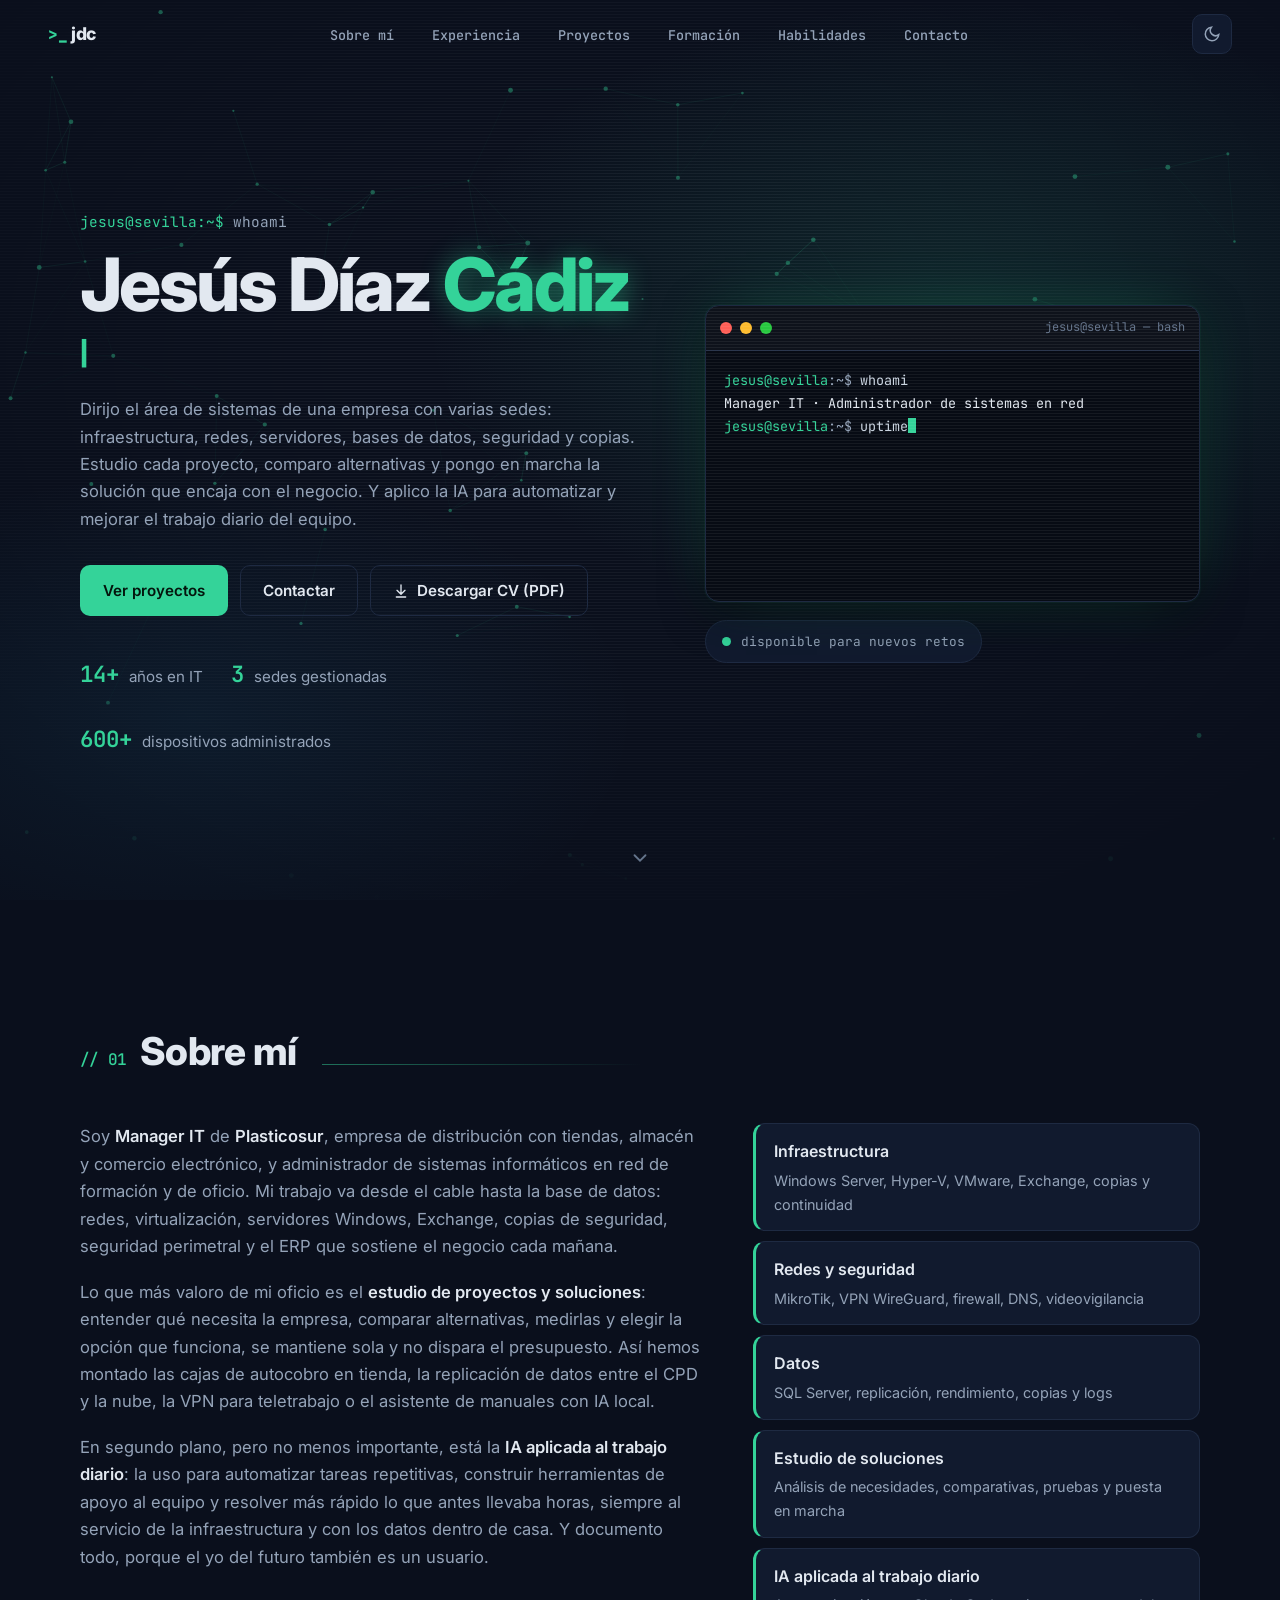
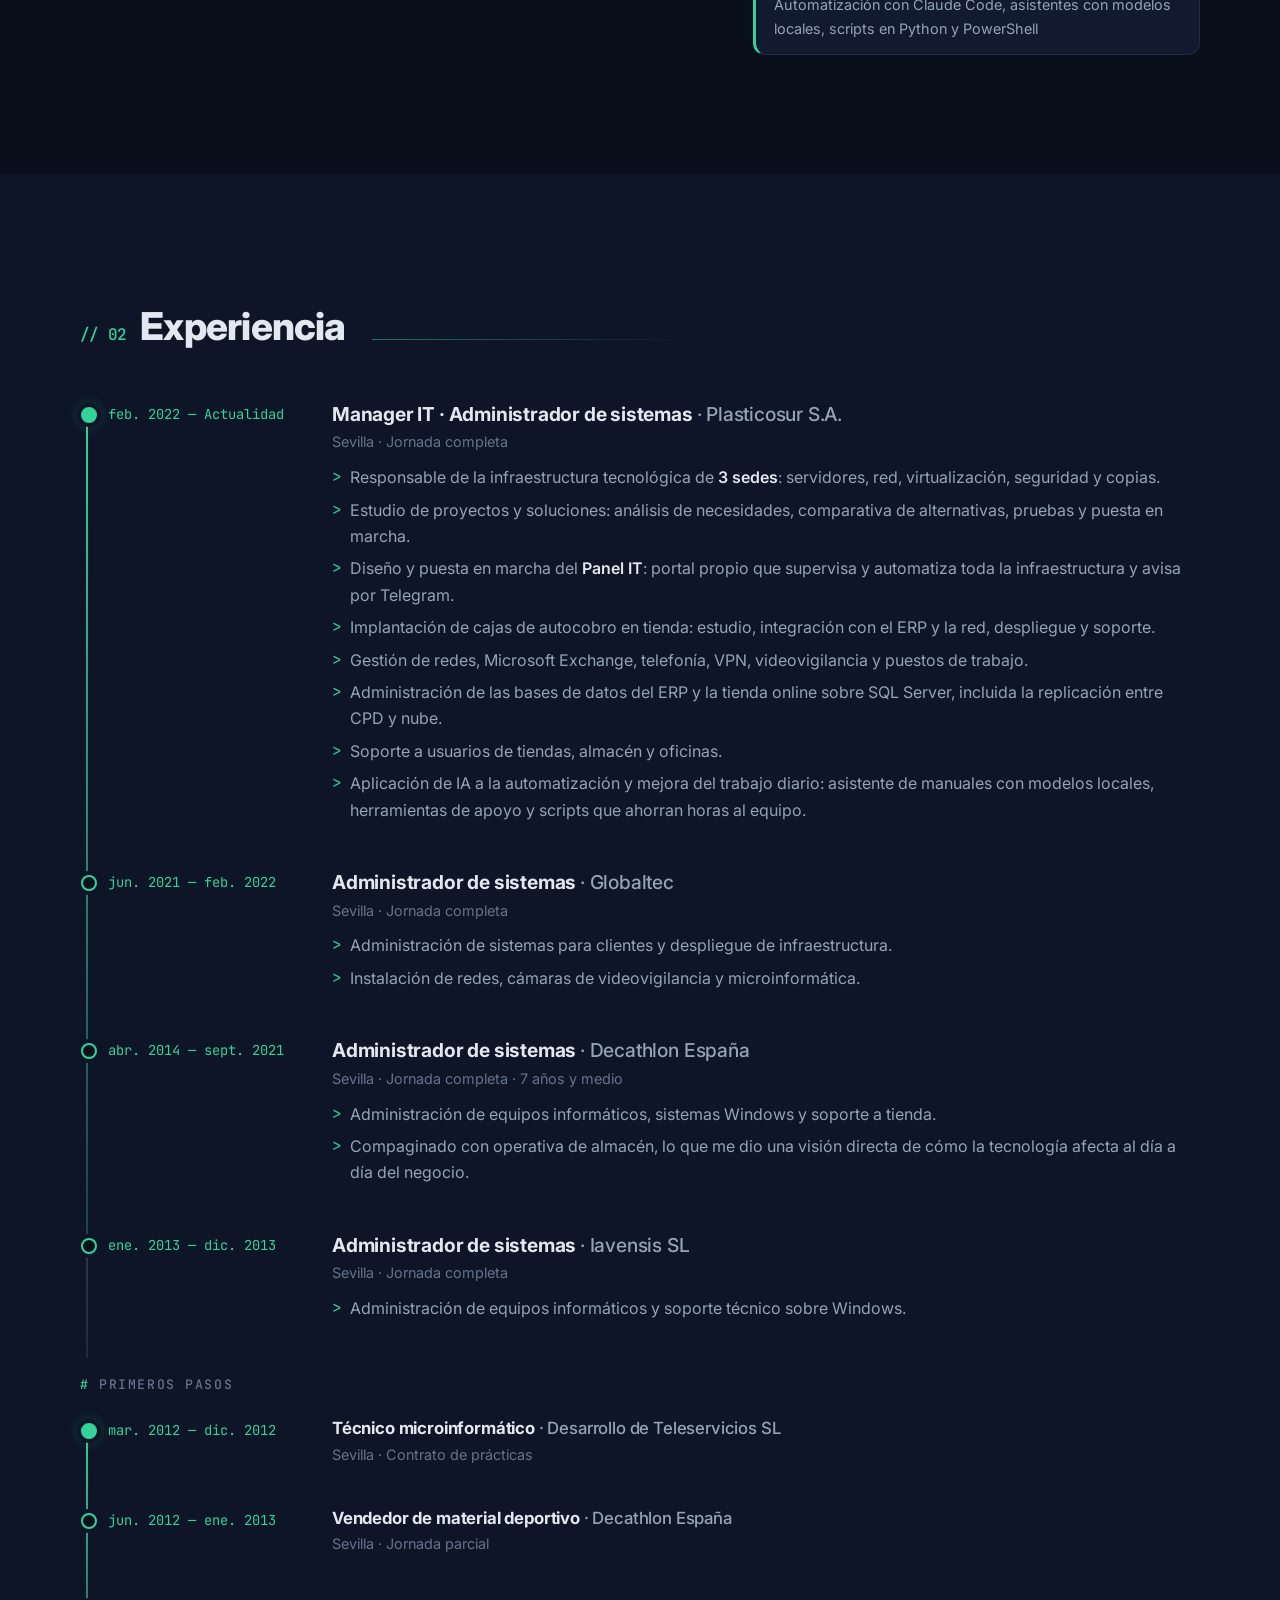
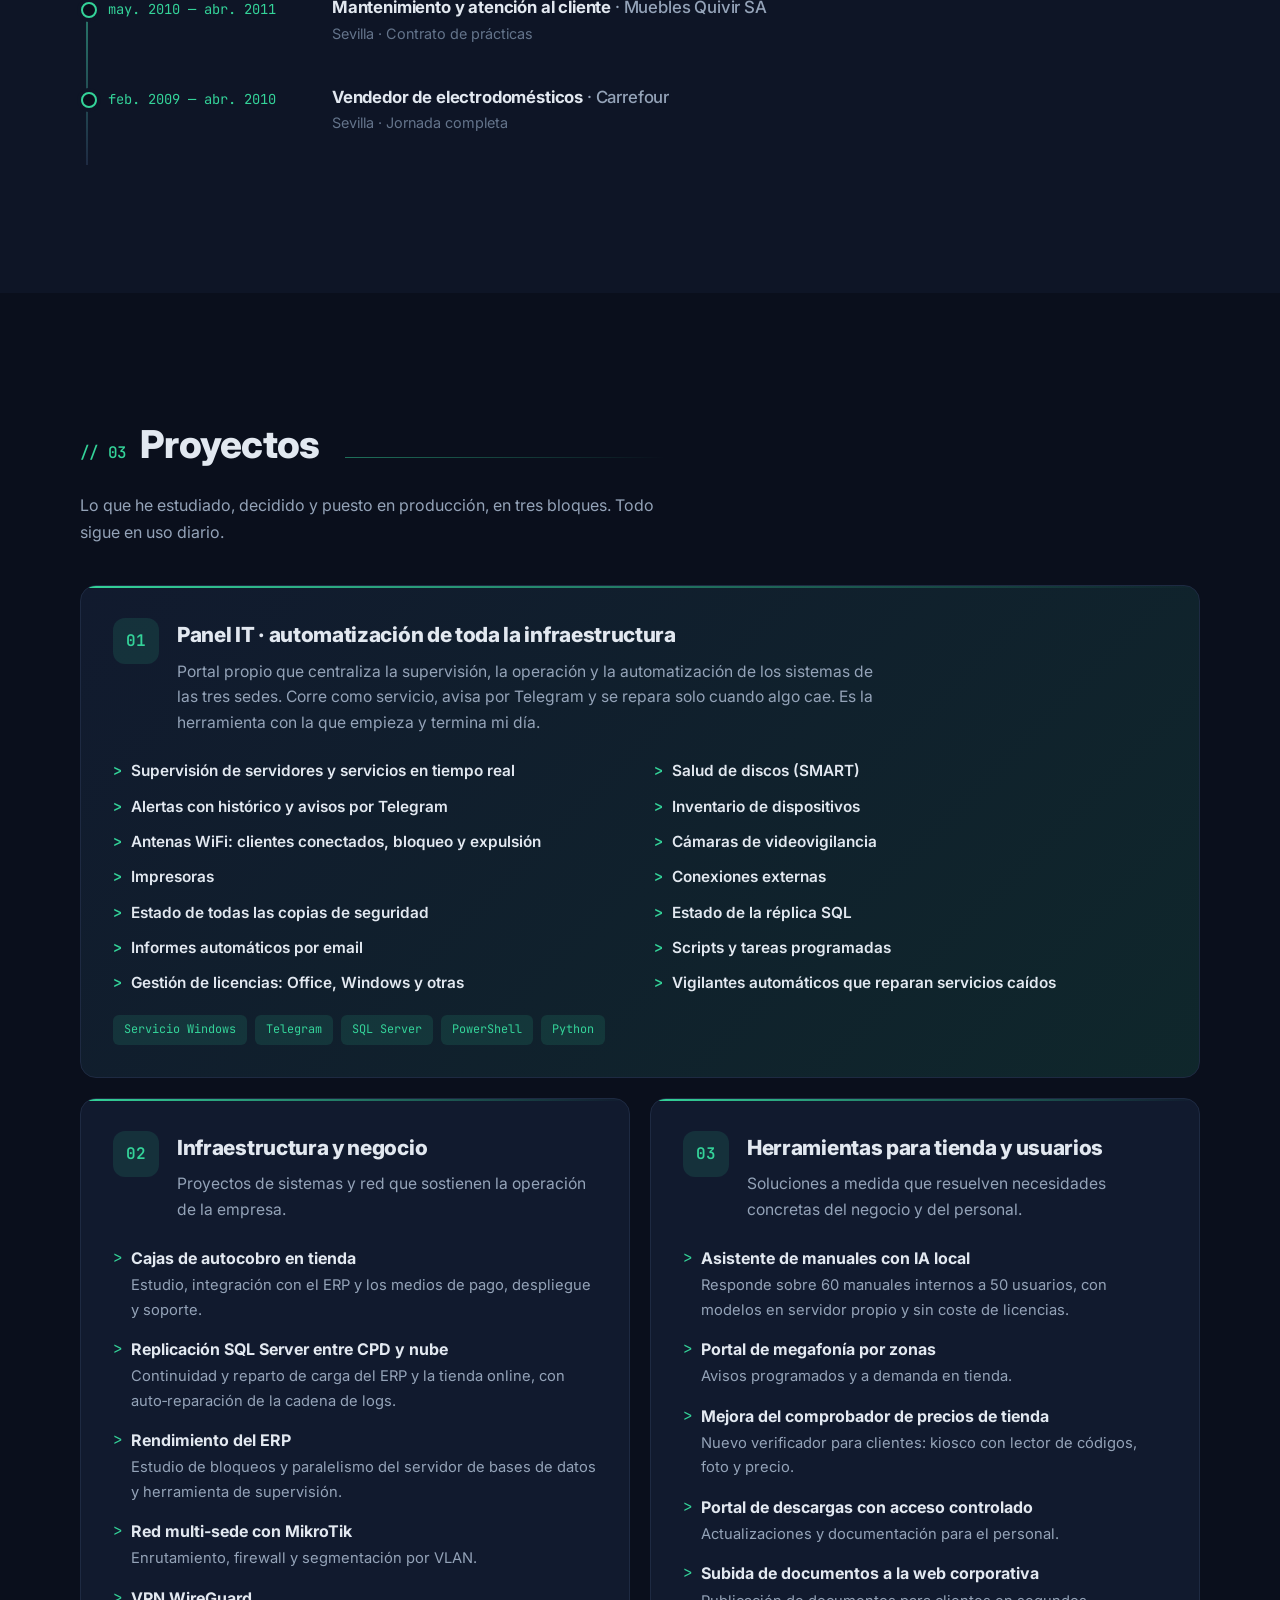
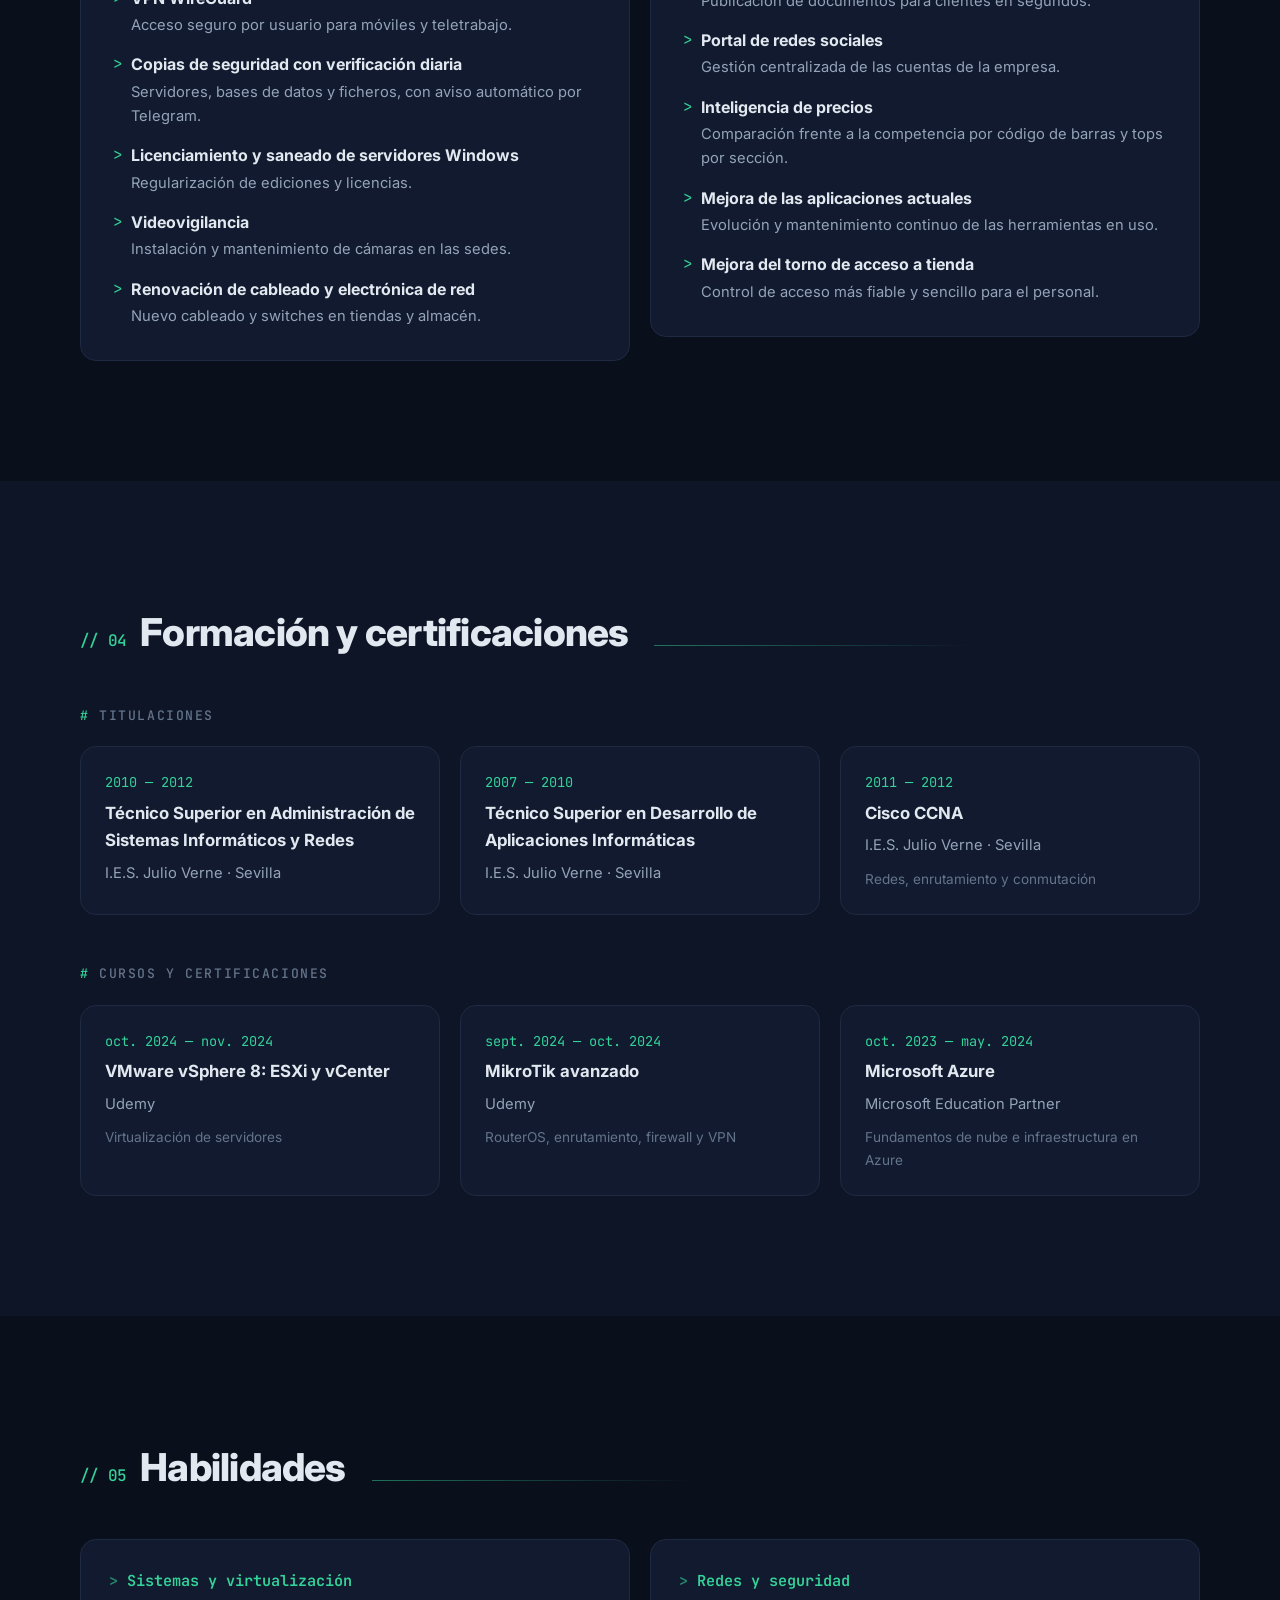
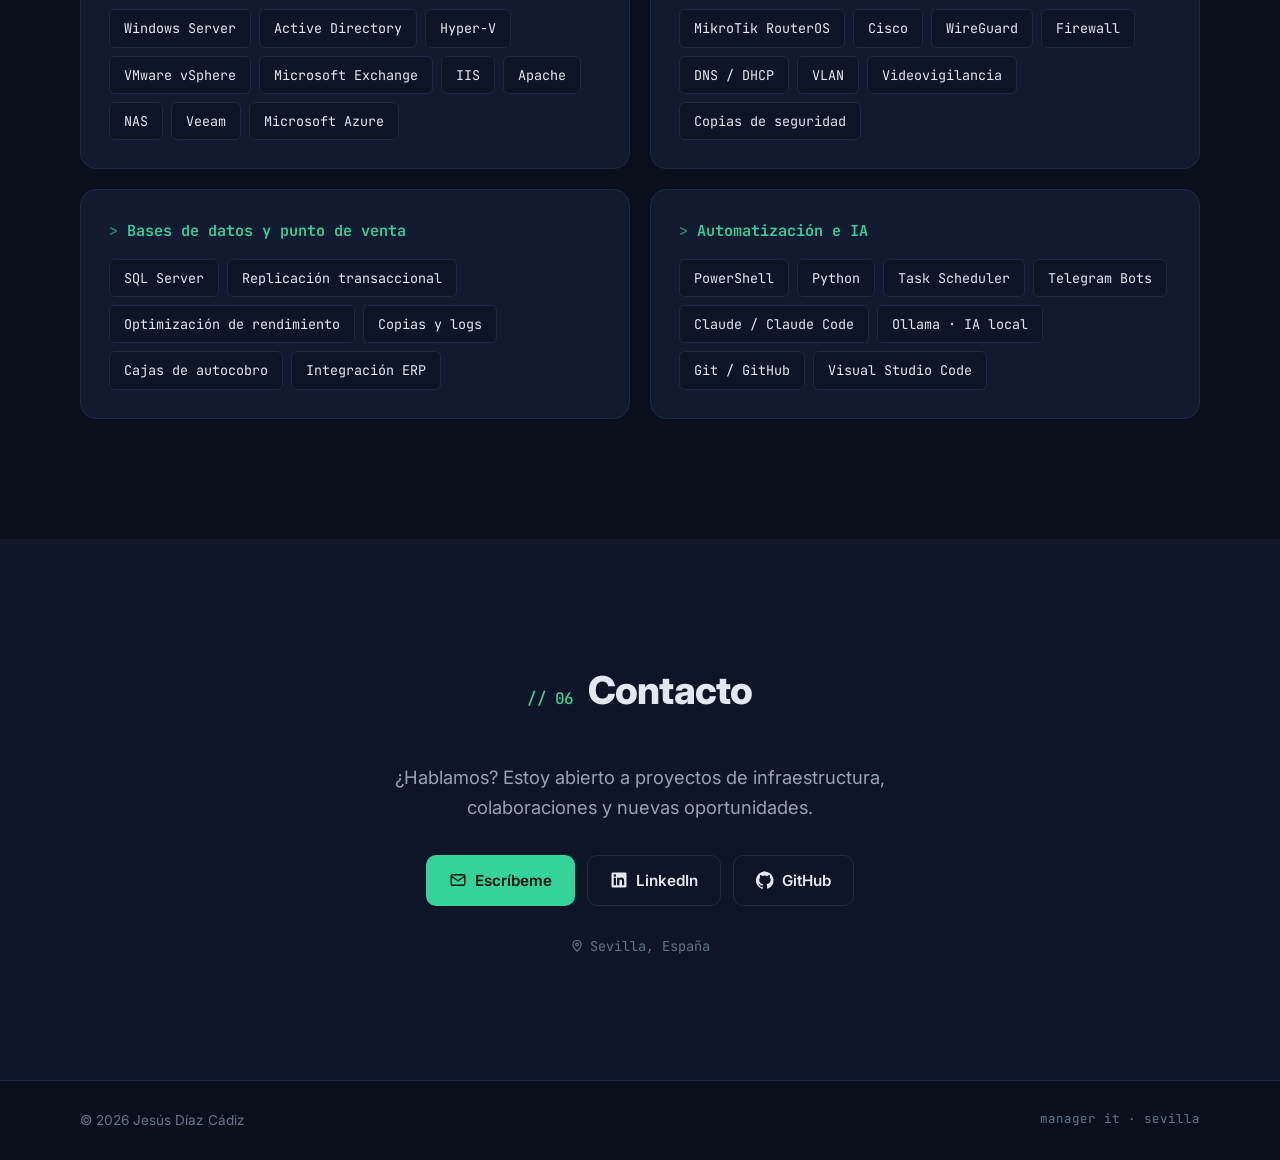
==== commit 8f4f60ed: "Móvil: aparición robusta de secciones, corrección de movimiento reducido y control de caché de CSS/J" ====
--- a/index.html
+++ b/index.html
@@ -12,7 +12,7 @@
 <link rel="preconnect" href="https://fonts.googleapis.com">
 <link rel="preconnect" href="https://fonts.gstatic.com" crossorigin>
 <link href="https://fonts.googleapis.com/css2?family=Inter:wght@400;500;600;700;800&family=JetBrains+Mono:wght@500&display=swap" rel="stylesheet">
-<link rel="stylesheet" href="css/estilo.css">
+<link rel="stylesheet" href="css/estilo.css?v=20260922">
 </head>
 <body>
 
@@ -413,6 +413,6 @@
   </div>
 </footer>
 
-<script src="js/app.js"></script>
+<script src="js/app.js?v=20260922"></script>
 </body>
 </html>
--- a/css/estilo.css
+++ b/css/estilo.css
@@ -343,11 +343,6 @@
 .formacion .reveal:nth-child(2), .habilidades .reveal:nth-child(2) { transition-delay: .08s; }
 .formacion .reveal:nth-child(3), .habilidades .reveal:nth-child(3) { transition-delay: .16s; }
 .habilidades .reveal:nth-child(4) { transition-delay: .24s; }
-@media (prefers-reduced-motion: reduce) {
-  .reveal, .entrada { opacity: 1; transform: none; transition: none; animation: none; }
-  .punto, .hero__scroll, .cursor::after, .terminal__cuerpo .cur { animation: none; }
-  .hero__red { display: none; }
-}
 
 /* ---------- Responsive ---------- */
 @media (max-width: 960px) {
@@ -367,6 +362,8 @@
   .nav__burger { display: grid; }
   .entrada { transform: translateX(-24px); }
   .entrada--der { transform: translateX(24px); }
+  .hero { overflow-x: clip; }
+  .terminal__cuerpo { overflow-wrap: anywhere; }
   .terminal__cuerpo { min-height: 200px; font-size: .78rem; }
   .timeline__item { grid-template-columns: 1fr; gap: 6px; }
   .formacion, .habilidades, .grupos, .lista--simple { grid-template-columns: 1fr; }
@@ -397,3 +394,10 @@
   .contacto__enlaces .btn { border: 1px solid #ccc; color: #111; background: none; }
   .contacto__enlaces a[href]::after { content: ' ' attr(href); font-size: 8pt; color: #555; }
 }
+
+/* ---------- Movimiento reducido (va al final para ganar a las reglas de móvil) ---------- */
+@media (prefers-reduced-motion: reduce) {
+  .reveal, .entrada, .entrada--der { opacity: 1 !important; transform: none !important; transition: none !important; animation: none !important; }
+  .punto, .hero__scroll, .cursor::after, .terminal__cuerpo .cur { animation: none; }
+  .hero__red { display: none; }
+}
